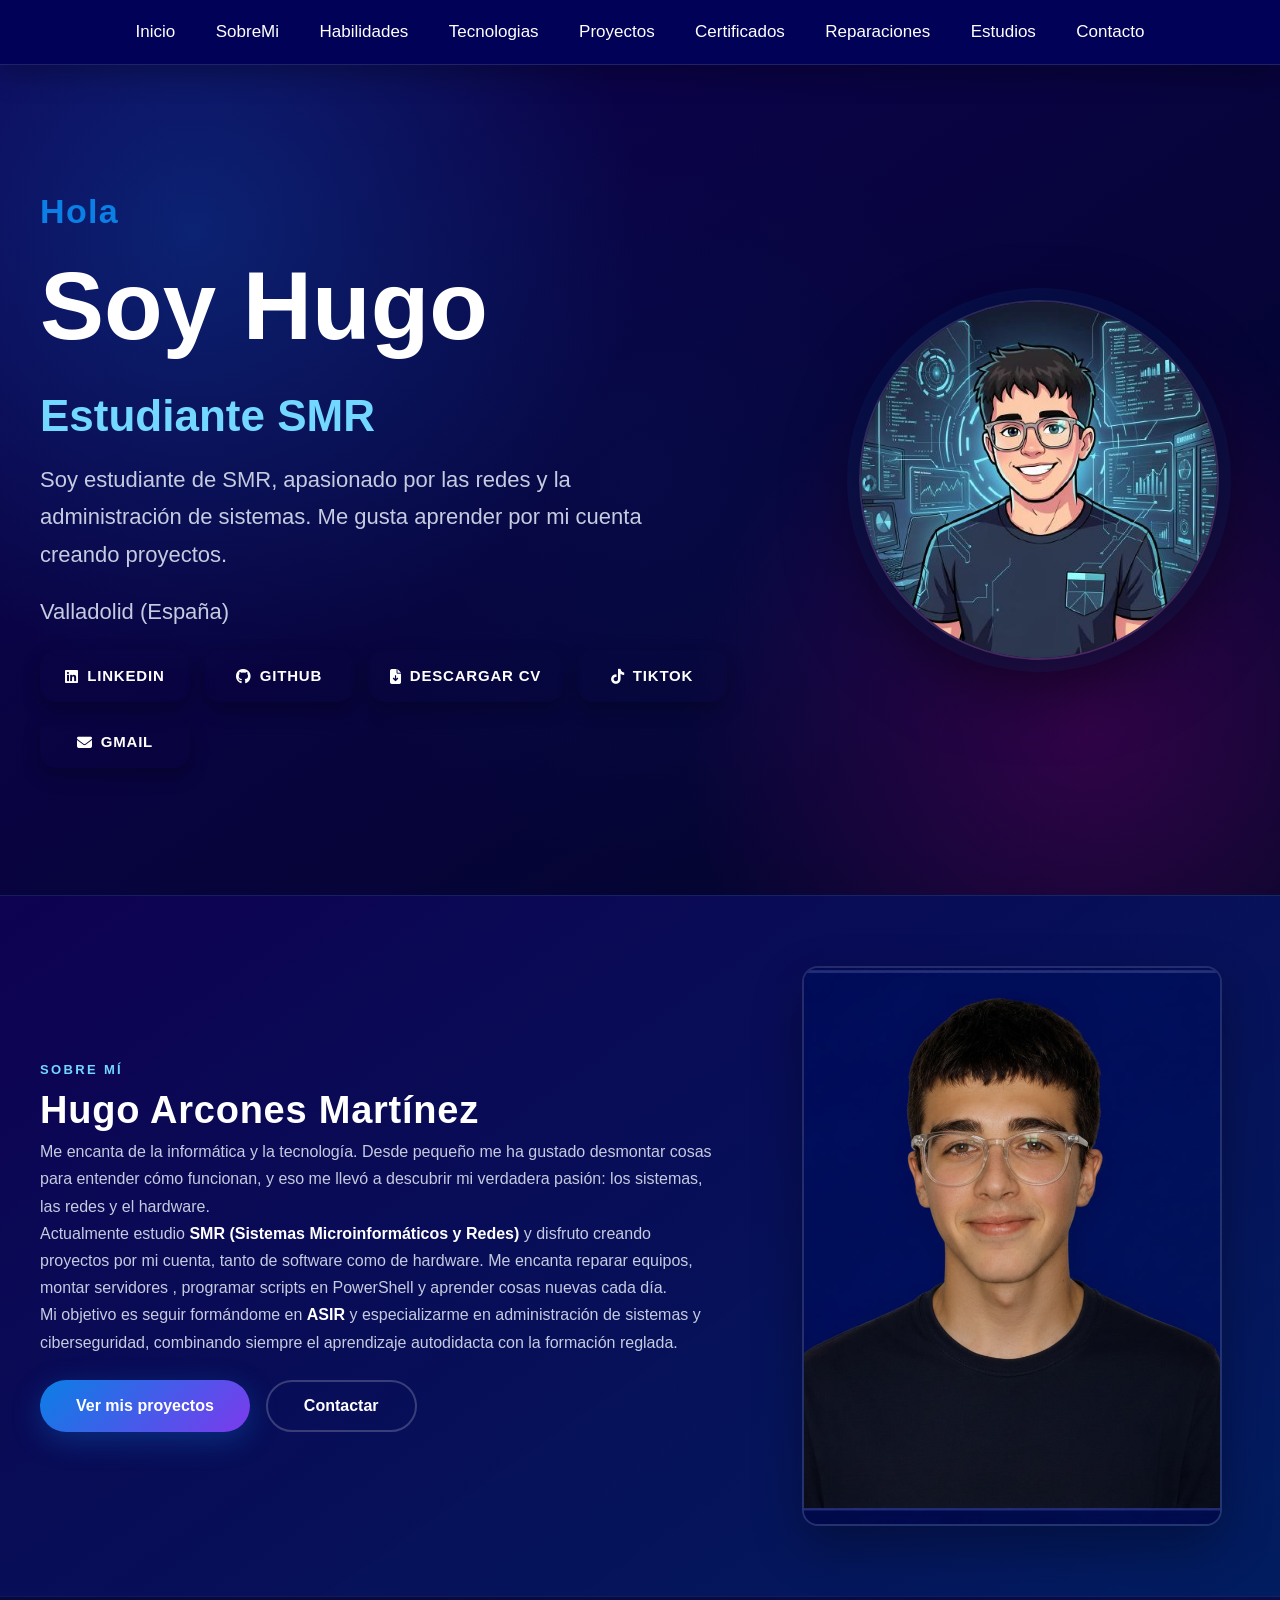
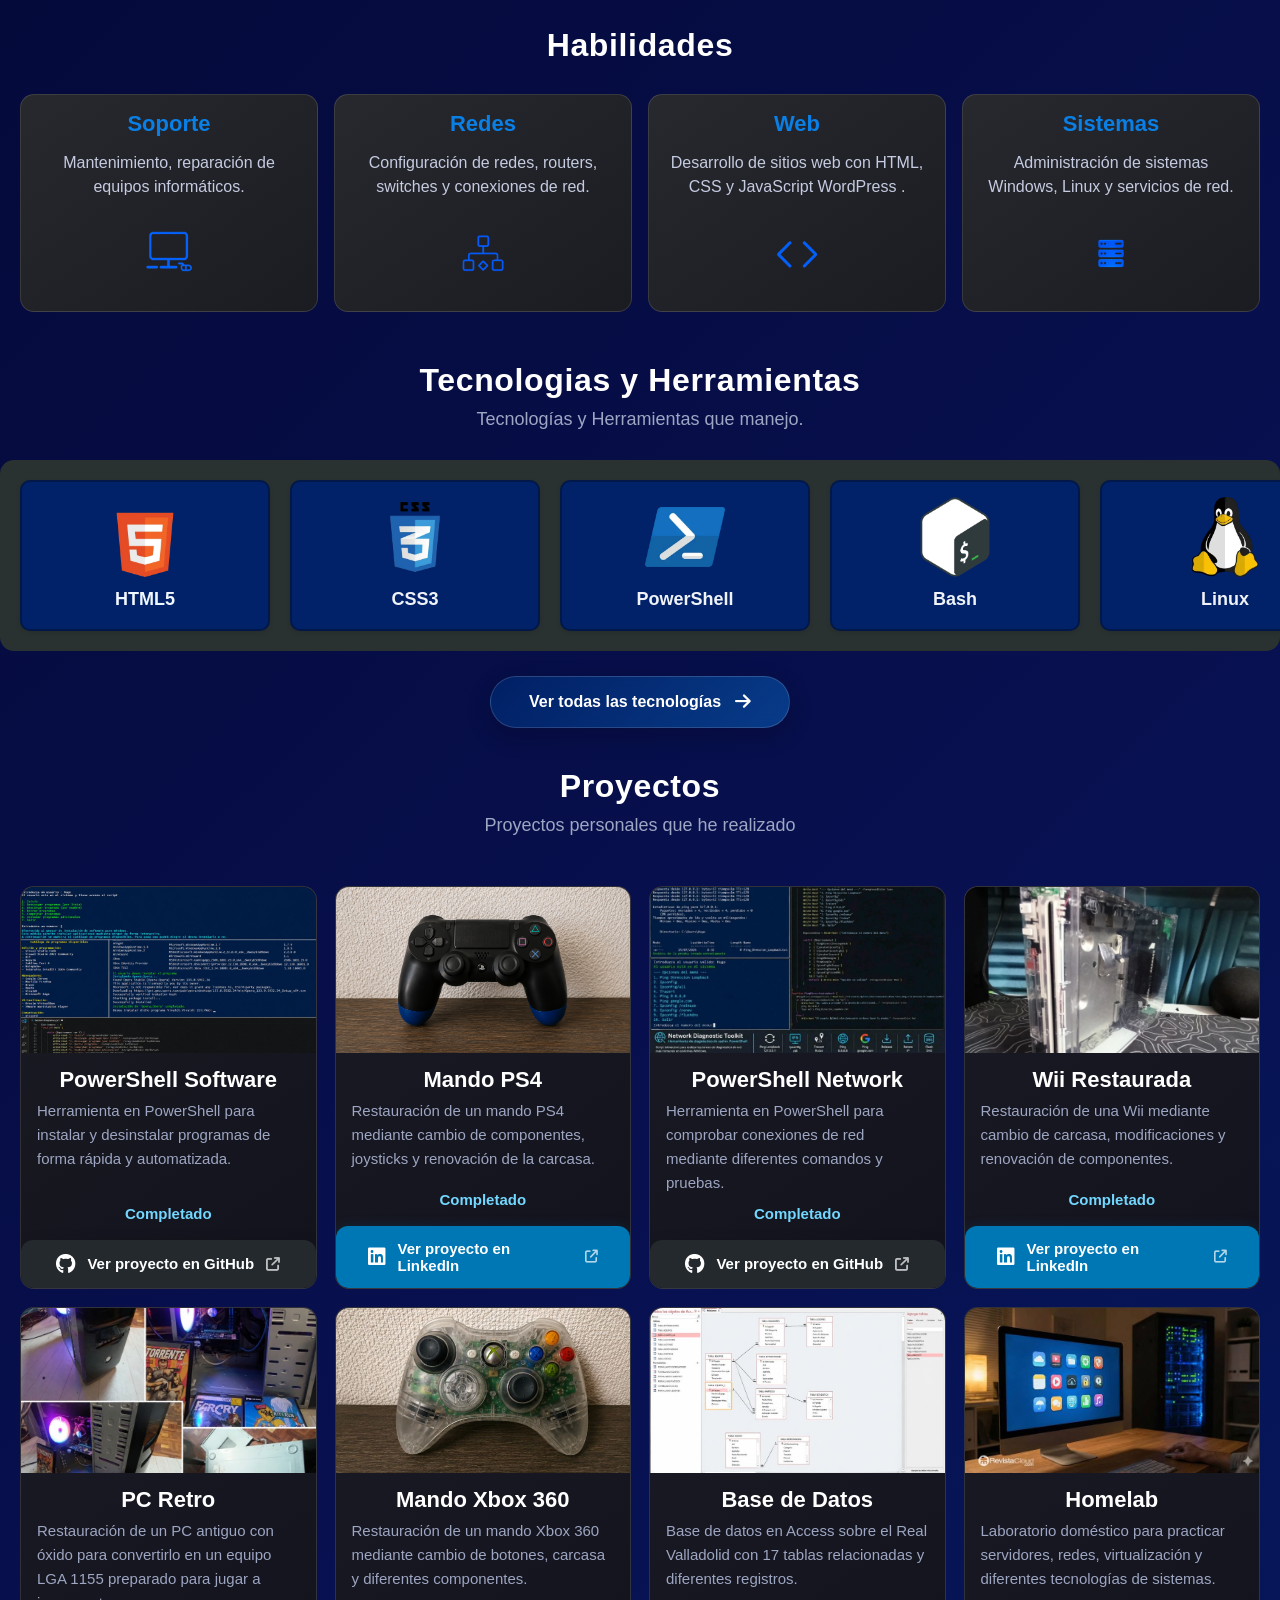
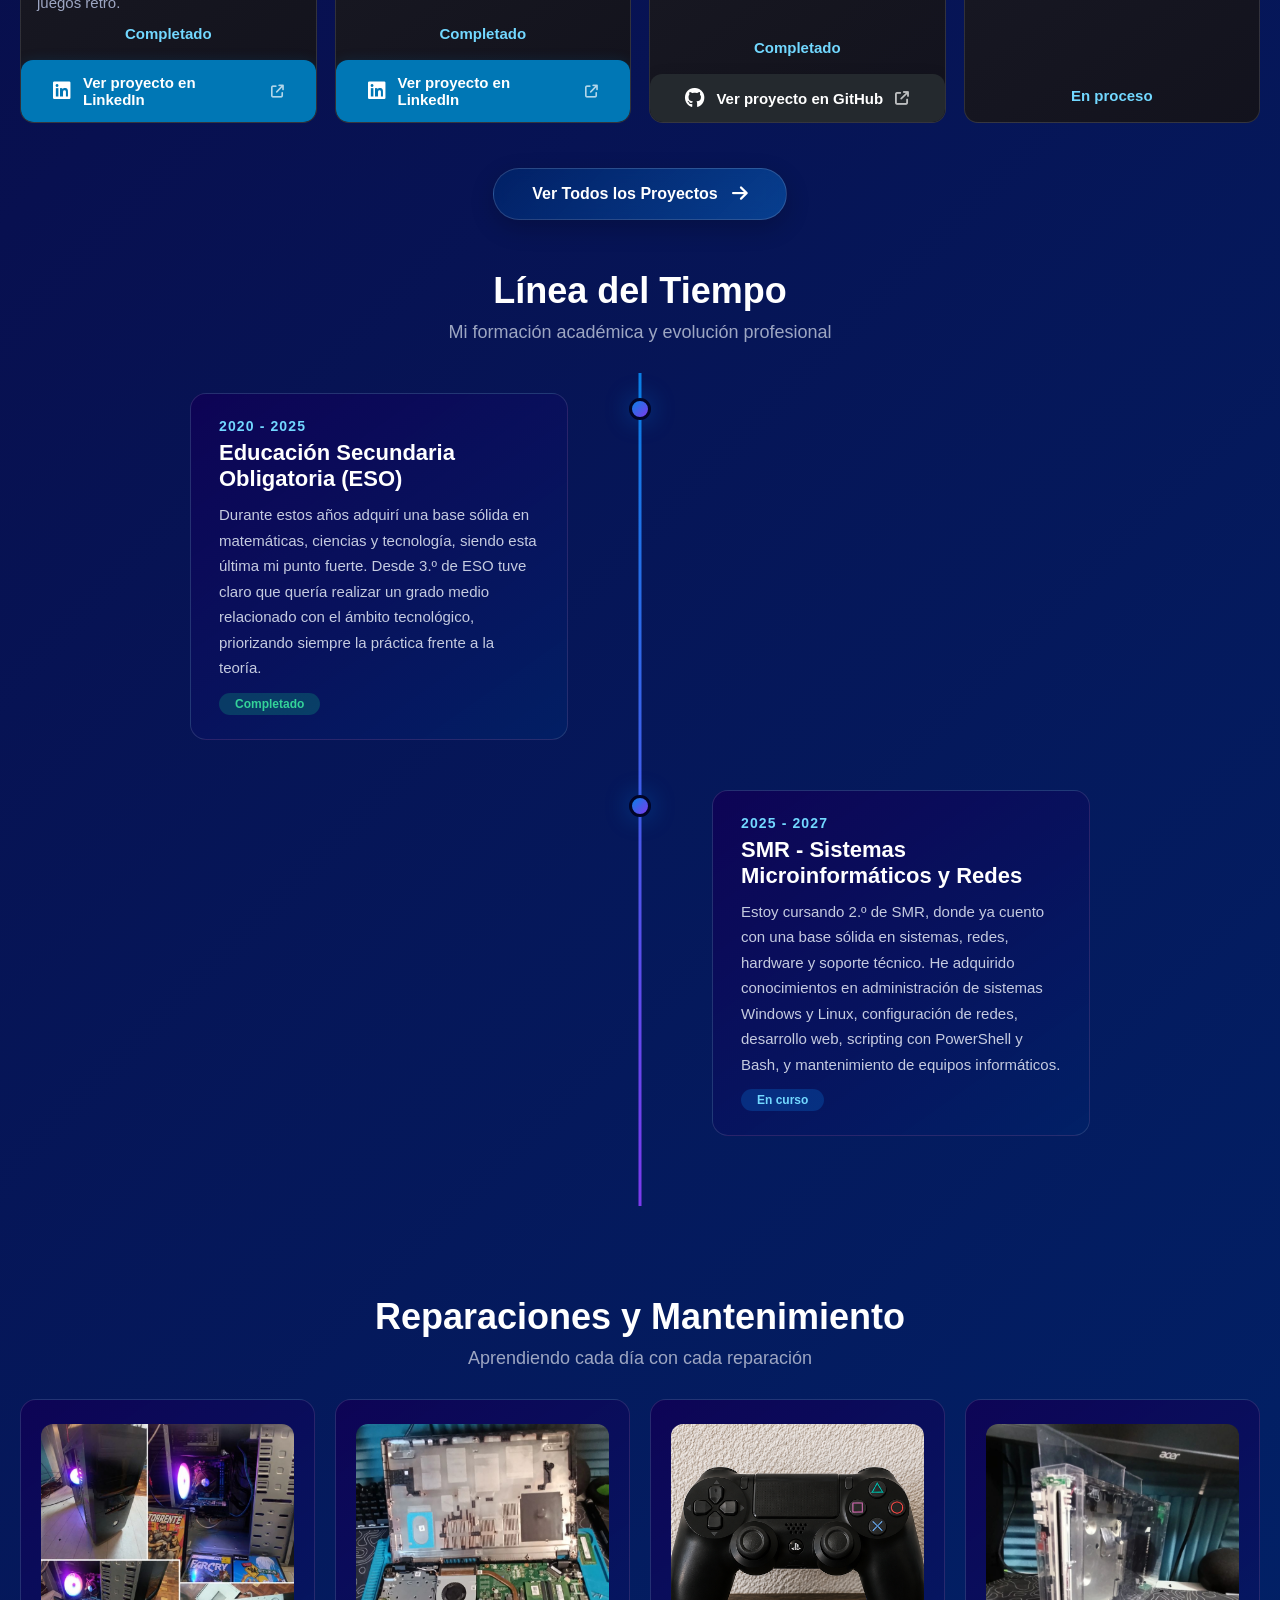
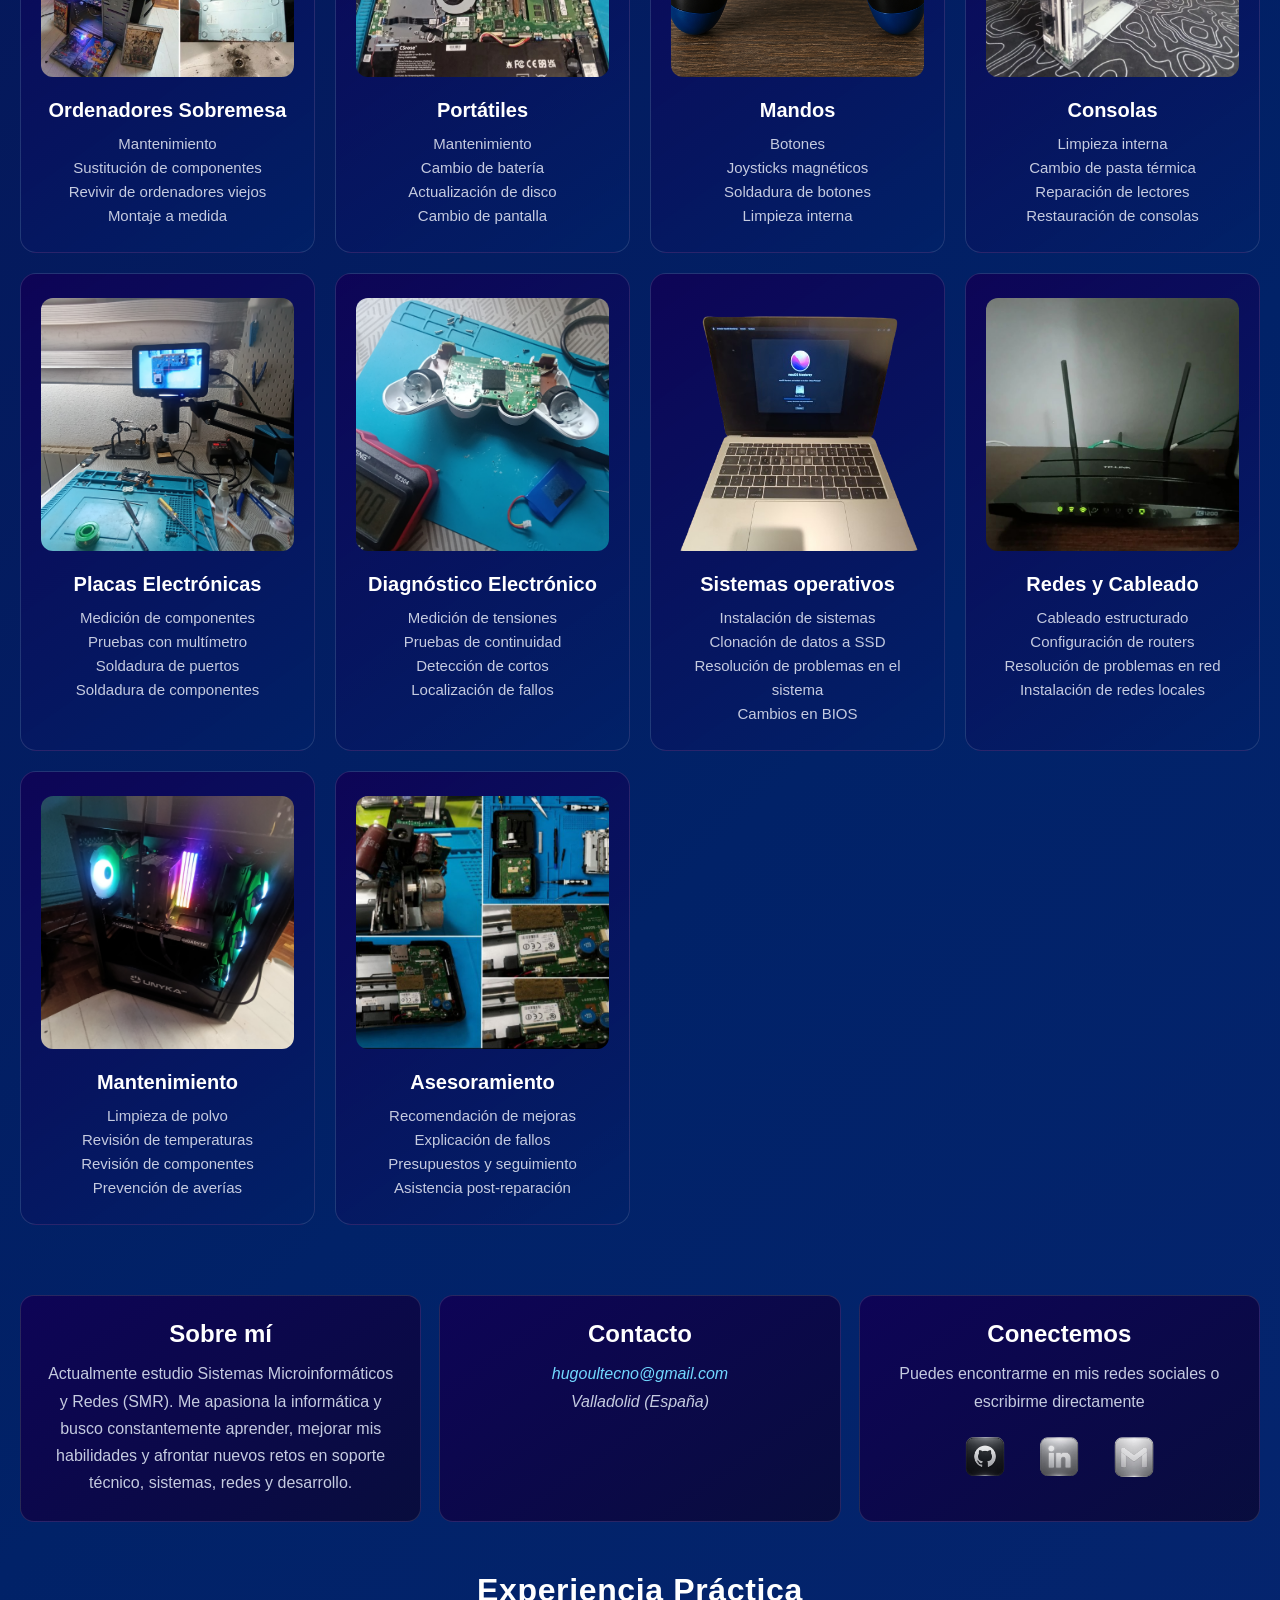
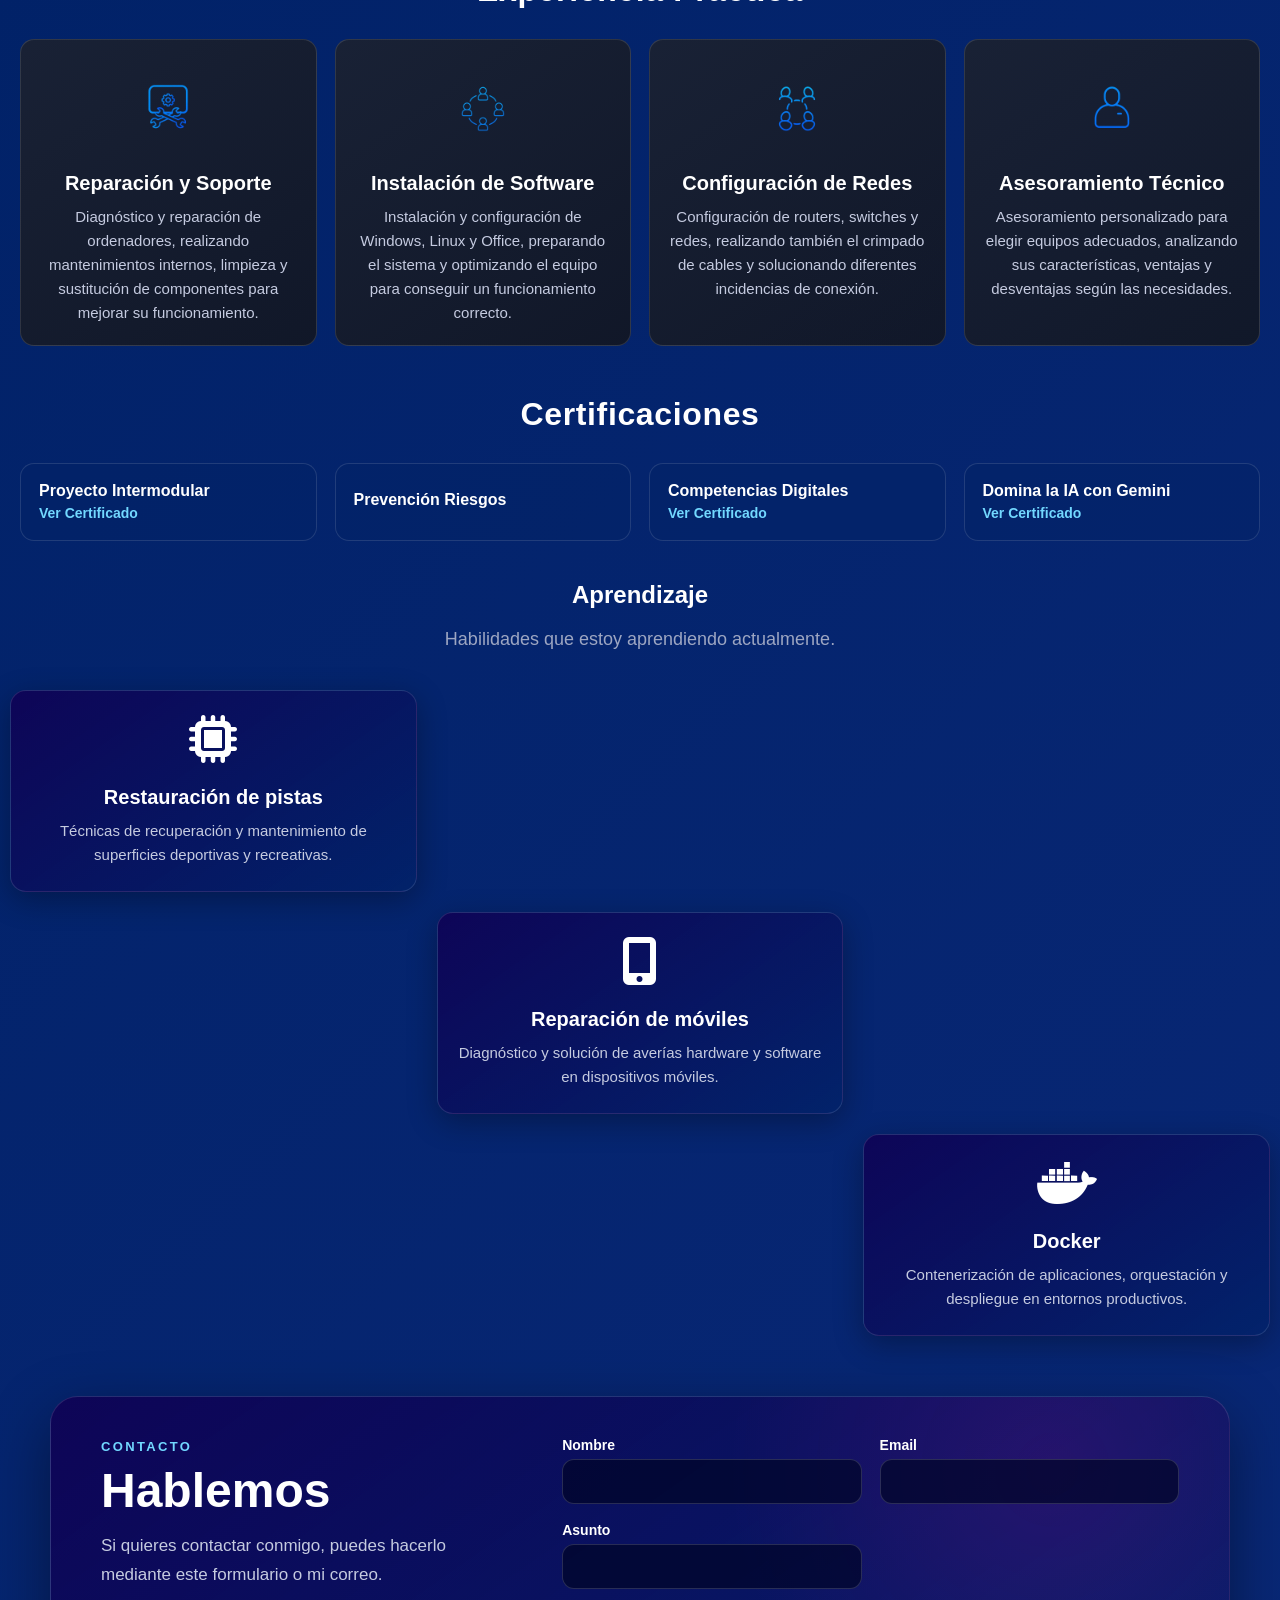
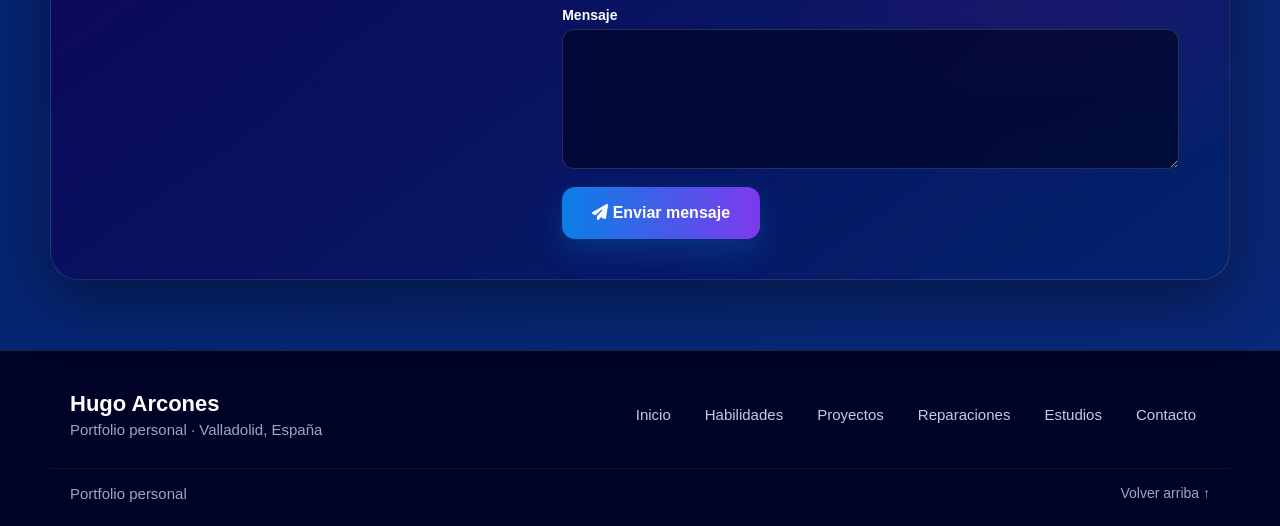
==== index.html @ 46405629 "Update index.html" ====
<!DOCTYPE html>
<html lang="es">
<head>
<meta charset="UTF-8">
<meta name="viewport" content="width=device-width, initial-scale=1.0">
<title>Hugo Arcones Martínez — Portfolio</title>
<meta name="description" content="Portfolio de Hugo Arcones Martínez, estudiante de SMR en Valladolid. Sistemas, redes, PowerShell y desarrollo web.">
<link rel="stylesheet" href="estilos.css">
<link rel="stylesheet" href="https://cdnjs.cloudflare.com/ajax/libs/font-awesome/6.5.1/css/all.min.css">
</head>
<body>

<a class="skip-link" href="#Inicio">Saltar al contenido</a>

<nav class="Menunavegacion" aria-label="Navegación principal">
    <a href="#Inicio">Inicio</a>
    <a href="#SobreMi">SobreMi</a>
    <a href="#Habilidades">Habilidades</a>
    <a href="#Tecnologias">Tecnologias</a>
    <a href="#Proyectos">Proyectos</a>
    <a href="#Certificados">Certificados</a>
    <a href="#Reparaciones">Reparaciones</a>
    <a href="#Estudios">Estudios</a>
    <a href="#Contacto">Contacto</a>


</nav>
<section id="Inicio">
    <div class="ContenedorHero">
        <div class="Texto">
            <h3 class="TituloInicio1">Hola</h3>
            <h1 class="TituloInicio2">Soy Hugo</h1>
            <h2 class="TituloInicio3">Estudiante SMR</h2>
            <p class="ParrafoInicio">Soy estudiante de SMR, apasionado por las redes y la administración de sistemas. Me gusta aprender por mi cuenta creando proyectos.</p>
            <p class="ParrafoInicio">Valladolid (España)</p>
            <div class="BotonesInicio">
                <a class="btn-linkedin" href="https://www.linkedin.com/in/hugo-arcones" target="_blank" rel="noopener noreferrer">
                    <i class="fa-brands fa-linkedin"></i> LinkedIn
                </a>
                <a class="btn-github" href="https://github.com/hugoarco" target="_blank" rel="noopener noreferrer">
                    <i class="fa-brands fa-github"></i> GitHub
                </a>
                <a class="btn-cv" href="ARCHIVOS/Curriculum Hugo.jpg" download target="_blank" rel="noopener noreferrer">
                <i class="fa-solid fa-file-arrow-down"></i> Descargar CV
                 </a>
                <a class="btn-tiktok" href="https://www.tiktok.com/" target="_blank" rel="noopener noreferrer">
                    <i class="fa-brands fa-tiktok"></i> TikTok
                </a>
                <a class="btn-gmail" href="mailto:hugoultecno@gmail.com">
                    <i class="fa-solid fa-envelope"></i> Gmail
                </a>
              

            </div>
        </div>
        <div class="Imaágen">
            <img src="IMAGENES/Imágen Animada.jpg" alt="Imágen Personal">
        </div>
    </div>
</section>

<section id="SobreMi" class="SeccionSobreMi">
    <div class="ContenedorSobreMi">
        <div class="TextoDerecha">
            <span class="EtiquetaSobreMi">Sobre Mí</span>
            <h2 class="TituloSobreMi">Hugo Arcones Martínez</h2>
            <p class="ParrafoSobreMi">Me encanta de la informática y la tecnología. Desde pequeño me ha gustado desmontar cosas para entender cómo funcionan, y eso me llevó a descubrir mi verdadera pasión: los sistemas, las redes y el hardware.</p>
            <p class="ParrafoSobreMi">Actualmente estudio <strong>SMR (Sistemas Microinformáticos y Redes)</strong> y disfruto creando proyectos por mi cuenta, tanto de software como de hardware. Me encanta reparar equipos, montar servidores , programar scripts en PowerShell y aprender cosas nuevas cada día.</p>
            <p class="ParrafoSobreMi">Mi objetivo es seguir formándome en <strong>ASIR</strong> y especializarme en administración de sistemas y ciberseguridad, combinando siempre el aprendizaje autodidacta con la formación reglada.</p>
            <div class="BotonesSobreMi">
                <a href="#Proyectos" class="BtnSobreMi">Ver mis proyectos</a>
                <a href="#Contacto" class="BtnSobreMi Secundario">Contactar</a>
            </div>
        </div>
        <div class="ImagenIzquierda">
            <img src="IMAGENES/Imágen Personal.jpg " alt="Hugo Arcones Martínez" class="ImagenSobreMi">
        </div>
    </div>
</section>

<h1 class="TituloPrinciapalHabilidades">Habilidades</h1>

<section id="Habilidades">
    <div class="Habilidades">
        <div class="GridHabilidades">
            <h1 class="TituloHabilidades">Soporte</h1>
            <p class="ParrafoHabilidades">Mantenimiento, reparación  de equipos informáticos.</p>
            <img class="ImágenHabilidades" src="IMAGENES/Soporte Tecnico Logo (1).png" alt="Icono de soporte técnico" width="120" height="120">
        </div>
        <div class="GridHabilidades">
            <h1 class="TituloHabilidades">Redes</h1>
            <p class="ParrafoHabilidades">Configuración de redes, routers, switches y conexiones de red.</p>
            <img class="ImágenHabilidades" src="IMAGENES/Redes Ïmágen.png" alt="Icono de redes" width="120" height="120">
        </div>
        <div class="GridHabilidades">
            <h1 class="TituloHabilidades">Web</h1>
            <p class="ParrafoHabilidades">Desarrollo de sitios web con HTML, CSS y JavaScript WordPress .</p>
            <img class="ImágenHabilidades" src="IMAGENES/Desarrollo web.png" alt="Icono de desarrollo web" width="120" height="120">
        </div>
        <div class="GridHabilidades">
            <h1 class="TituloHabilidades">Sistemas</h1>
            <p class="ParrafoHabilidades">Administración de sistemas Windows, Linux y servicios de red.</p>
            <img class="ImágenHabilidades" src="IMAGENES/Imágen Sistemas.png" alt="Icono de sistemas" width="120" height="120">
        </div>
    </div>
</section>

<h1 class="TituloprincipalTecnologías">Tecnologias y Herramientas</h1>
    <p class="SubtituloReparaciones">Tecnologías y Herramientas que manejo.</p>  

<section id="Tecnologias">

    <div class="Tecnologias">
        <div class="TecnologiasTrack">
        
            <div class="GridTecnologias">
                <img class="ImágenTecnologias" src="IMAGENES/HTML Logo.png" alt="Logo de HTML" loading="lazy" decoding="async" width="120" height="120">
                <h1 class="TituloTecnologias">HTML5</h1>
            </div>
            <div class="GridTecnologias">
                <img class="ImágenTecnologias" src="IMAGENES/Css Logo.webp" alt="Logo de CSS" loading="lazy" decoding="async" width="120" height="120">
                <h1>CSS3</h1>
            </div>
            <div class="GridTecnologias">
                <img class="ImágenTecnologias" src="IMAGENES/Powershell Logo.webp" alt="Logo de PowerShell" loading="lazy" decoding="async" width="120" height="120">
                <h1>PowerShell</h1>
            </div>
            <div class="GridTecnologias">
                <img class="ImágenTecnologias" src="IMAGENES/Bash Logo.webp" alt="Logo de Bash" loading="lazy" decoding="async" width="120" height="120">
                <h1>Bash</h1>
            </div>
            <div class="GridTecnologias">
                <img class="ImágenTecnologias" src="IMAGENES/Linux Logo.webp" alt="Logo de Linux" loading="lazy" decoding="async" width="120" height="120">
                <h1>Linux</h1>
            </div>
            <div class="GridTecnologias">
                <img class="ImágenTecnologias" src="IMAGENES/Logo Office.webp" alt="Logo de Office" loading="lazy" decoding="async" width="120" height="120">
                <h1>Office</h1>
            </div>
            <div class="GridTecnologias">
                <img class="ImágenTecnologias" src="IMAGENES/Windows Logo.webp" alt="Logo de Windows" loading="lazy" decoding="async" width="120" height="120">
                <h1>Windows</h1>
            </div>
            <div class="GridTecnologias">
                <img class="ImágenTecnologias" src="IMAGENES/Logo Apache.webp" alt="Logo de Apache">
                <h1>Apache</h1>
            </div>
            <div class="GridTecnologias">
                <img class="ImágenTecnologias" src="IMAGENES/Pi-Hole Logo.webp" alt="Logo de Pi-Hole">
                <h1>Pi-Hole</h1>
            </div>
            <div class="GridTecnologias">
                <img class="ImágenTecnologias" src="IMAGENES/Logo GitHub.png " alt="Logo de GitHub">
                <h1>GitHub</h1>
            </div>
            <div class="GridTecnologias">
                <img class="ImágenTecnologias" src="IMAGENES/Vs-Code Logo.webp " alt="Logo de Vs-Code">
                <h1>Vs-Code</h1>
            </div>
            <div class="GridTecnologias">
                <img class="ImágenTecnologias" src="IMAGENES/Vmware Logo.webp  " alt="Logo de Vmware">
                <h1>VMware</h1>
            </div>
            <div class="GridTecnologias">
                <img class="ImágenTecnologias" src="IMAGENES/VirtualboxLogo.png  " alt="Logo de Vmware">
                <h1>VirtualBox</h1>
            </div>
            <div class="GridTecnologias">
                <img class="ImágenTecnologias" src="IMAGENES/Reparaciones.webp  " alt="Imagen Reperacion Portatil" loading="lazy" decoding="async" width="120" height="120">
                <h1>Reparaciones</h1>
            </div>
            <div class="GridTecnologias">
                <img class="ImágenTecnologias" src="IMAGENES/Montaje Equipos.webp   " alt="Logo de Montaje">
                <h1>Montaje</h1>
            </div>
            <div class="GridTecnologias">
                <img class="ImágenTecnologias" src="IMAGENES/Logo Soldador.webp    " alt="Logo de Soldador">
                <h1>Soldadura</h1>
            </div>
            <div class="GridTecnologias">
                <img class="ImágenTecnologias" src="IMAGENES/Javascript Logo.png   " alt="Logo de JavaScript">
                <h1>JavaScript</h1>
            </div>
            <div class="GridTecnologias">
                <img class="ImágenTecnologias" src="IMAGENES/Racks Imágen.webp      " alt="Imagenes de Racks">
                <h1>Racks</h1>
            </div>
            <div class="GridTecnologias">
                <img class="ImágenTecnologias" src="IMAGENES/Cableado Logo.webp  " alt="Logo de Cableado">
                <h1>Cableado</h1>
            </div>
            <div class="GridTecnologias">
                <img class="ImágenTecnologias" src="IMAGENES/Cisco Logo.webp    " alt="Logo de Cisco">
                <h1>Cisco</h1>
            </div>
            <div class="GridTecnologias">
                <img class="ImágenTecnologias" src="IMAGENES/Raspberry-pi Logo.webp     " alt="Logo de Raspberry">
                <h1>Raspberry</h1>
            </div>
            <div class="GridTecnologias">
                <img class="ImágenTecnologias" src="IMAGENES/Nginx Logo.webp    " alt="Logo de Nginx">
                <h1>Nginx</h1>
            </div>
            <div class="GridTecnologias">
                <img class="ImágenTecnologias" src="IMAGENES/Imagenes Routers.webp      " alt="Imagenes de Routers">
                <h1>Routers</h1>
            </div>
            <div class="GridTecnologias">
                <img class="ImágenTecnologias" src="IMAGENES/Multimetro.webp       " alt="Imagen Multimetro">
                <h1>Diagnóstico de hardware</h1>
            </div>
            <div class="GridTecnologias">
                <img class="ImágenTecnologias" src="IMAGENES/HTML Logo.png" alt="Logo de HTML" loading="lazy" decoding="async" width="120" height="120">
                <h1 class="TituloTecnologias">HTML5</h1>
            </div>
            <div class="GridTecnologias">
                <img class="ImágenTecnologias" src="IMAGENES/Css Logo.webp" alt="Logo de CSS" loading="lazy" decoding="async" width="120" height="120">
                <h1>CSS3</h1>
            </div>
            <div class="GridTecnologias">
                <img class="ImágenTecnologias" src="IMAGENES/Powershell Logo.webp" alt="Logo de PowerShell" loading="lazy" decoding="async" width="120" height="120">
                <h1>PowerShell</h1>
            </div>
            <div class="GridTecnologias">
                <img class="ImágenTecnologias" src="IMAGENES/Bash Logo.webp" alt="Logo de Bash" loading="lazy" decoding="async" width="120" height="120">
                <h1>Bash</h1>
            </div>
            <div class="GridTecnologias">
                <img class="ImágenTecnologias" src="IMAGENES/Linux Logo.webp" alt="Logo de Linux" loading="lazy" decoding="async" width="120" height="120">
                <h1>Linux</h1>
            </div>
            <div class="GridTecnologias">
                <img class="ImágenTecnologias" src="IMAGENES/Logo Office.webp" alt="Logo de Office" loading="lazy" decoding="async" width="120" height="120">
                <h1>Office</h1>
            </div>
            <div class="GridTecnologias">
                <img class="ImágenTecnologias" src="IMAGENES/Windows Logo.webp" alt="Logo de Windows" loading="lazy" decoding="async" width="120" height="120">
                <h1>Windows</h1>
            </div>
            <div class="GridTecnologias">
                <img class="ImágenTecnologias" src="IMAGENES/Logo Apache.webp" alt="Logo de Apache">
                <h1>Apache</h1>
            </div>
            <div class="GridTecnologias">
                <img class="ImágenTecnologias" src="IMAGENES/Pi-Hole Logo.webp" alt="Logo de Pi-Hole">
                <h1>Pi-Hole</h1>
            </div>
            <div class="GridTecnologias">
                <img class="ImágenTecnologias" src="IMAGENES/Logo GitHub.png " alt="Logo de GitHub">
                <h1>GitHub</h1>
            </div>
            <div class="GridTecnologias">
                <img class="ImágenTecnologias" src="IMAGENES/Vs-Code Logo.webp " alt="Logo de Vs-Code">
                <h1>Vs-Code</h1>
            </div>
            <div class="GridTecnologias">
                <img class="ImágenTecnologias" src="IMAGENES/Vmware Logo.webp  " alt="Logo de Vmware">
                <h1>VMware</h1>
            </div>
            <div class="GridTecnologias">
                <img class="ImágenTecnologias" src="IMAGENES/VirtualboxLogo.png  " alt="Logo de Vmware">
                <h1>VirtualBox</h1>
            </div>
            <div class="GridTecnologias">
                <img class="ImágenTecnologias" src="IMAGENES/Reparaciones.webp  " alt="Imagen Reperacion Portatil" loading="lazy" decoding="async" width="120" height="120">
                <h1>Reparaciones</h1>
            </div>
            <div class="GridTecnologias">
                <img class="ImágenTecnologias" src="IMAGENES/Montaje Equipos.webp   " alt="Logo de Montaje">
                <h1>Montaje</h1>
            </div>
            <div class="GridTecnologias">
                <img class="ImágenTecnologias" src="IMAGENES/Logo Soldador.webp    " alt="Logo de Soldador">
                <h1>Soldadura</h1>
            </div>
            <div class="GridTecnologias">
                <img class="ImágenTecnologias" src="IMAGENES/Javascript Logo.png   " alt="Logo de JavaScript">
                <h1>JavaScript</h1>
            </div>
            <div class="GridTecnologias">
                <img class="ImágenTecnologias" src="IMAGENES/Racks Imágen.webp      " alt="Imagenes de Racks">
                <h1>Racks</h1>
            </div>
            <div class="GridTecnologias">
                <img class="ImágenTecnologias" src="IMAGENES/Cableado Logo.webp  " alt="Logo de Cableado">
                <h1>Cableado</h1>
            </div>
            <div class="GridTecnologias">
                <img class="ImágenTecnologias" src="IMAGENES/Cisco Logo.webp    " alt="Logo de Cisco">
                <h1>Cisco</h1>
            </div>
            <div class="GridTecnologias">
                <img class="ImágenTecnologias" src="IMAGENES/Raspberry-pi Logo.webp     " alt="Logo de Raspberry">
                <h1>Raspberry</h1>
            </div>
            <div class="GridTecnologias">
                <img class="ImágenTecnologias" src="IMAGENES/Nginx Logo.webp    " alt="Logo de Nginx">
                <h1>Nginx</h1>
            </div>
            <div class="GridTecnologias">
                <img class="ImágenTecnologias" src="IMAGENES/Imagenes Routers.webp      " alt="Imagenes de Routers">
                <h1>Routers</h1>
            </div>
            <div class="GridTecnologias">
                <img class="ImágenTecnologias" src="IMAGENES/Multimetro.webp       " alt="Imagen Multimetro">
                <h1>Diagnóstico de hardware</h1>
            </div>
        </div>
    </div>
</section>

<div class="ContenedorBotonTecnologias">
    <a href="BotonTecnologías.html" class="BotonTecnologias">
        <span class="BotonTecnologiasTexto">Ver todas las tecnologías</span>
        <span class="BotonTecnologiasIcono">
            <i class="fa-solid fa-arrow-right"></i>
        </span>
    </a>
</div>

<h1 class="TituloProyectos">Proyectos</h1>
    <p class="SubtituloReparaciones">Proyectos personales que he realizado</p>  

<section id="Proyectos">
    <div class="GridPrincipalProyectos">
        <div class="GridSecundarioProyectos">
            <img class="ImagenProyectos" src="PROYECTOS/Powershell Software.png " alt="Herramienta de PowerShell Software">
            <h1 class="TituloSeccionProyectos">PowerShell Software</h1>
            <p class="ParrafoSeccionProyectos">Herramienta en PowerShell para instalar y desinstalar programas de forma rápida y automatizada.</p>
            <p class="ParrafoSeccionProyectos2">Completado</p>
            
    <a href="https://github.com/hugoarco/PowerShell-Software-Management-Toolkit-Winget-" target="_blank" rel="noopener noreferrer" class="BtnGitHub">
    <i class="fa-brands fa-github"></i>
    Ver proyecto en GitHub
    <i class="fa-solid fa-arrow-up-right-from-square"></i>
</a>
        </div>
        <div class="GridSecundarioProyectos">
            <img class="ImagenProyectos" src="PROYECTOS/Mando PS4.png" alt="Mando de PS4">
            <h1 class="TituloSeccionProyectos">Mando PS4</h1>
            <p class="ParrafoSeccionProyectos">Restauración de un mando PS4 mediante cambio de componentes, joysticks y renovación de la carcasa.</p>
            <p class="ParrafoSeccionProyectos2">Completado</p>
            <a href="https://www.linkedin.com/posts/hugo-arcones_puede-un-mando-antiguo-quedar-mejor-que-activity-7492503884926640128-OxcQ?utm_source=share&utm_medium=member_desktop&rcm=ACoAAGqAzKkBW5BQqDE-kNShr8SWr98jQ8uZthA" target="_blank" rel="noopener noreferrer" class="BtnLinkedIn">
    <i class="fa-brands fa-linkedin"></i>
    Ver proyecto en LinkedIn
    <i class="fa-solid fa-arrow-up-right-from-square"></i>
</a>
        </div>
        <div class="GridSecundarioProyectos">
            <img class="ImagenProyectos" src="PROYECTOS/Powershell Network.jpg  " alt="Proyectos Powershell">
            <h1 class="TituloSeccionProyectos">PowerShell Network</h1>
            <p class="ParrafoSeccionProyectos">Herramienta en PowerShell para comprobar conexiones de red mediante diferentes comandos y pruebas.</p>
            <p class="ParrafoSeccionProyectos2">Completado</p>
        <a href="https://github.com/hugoarco/Network-Diagnostic-Toolkit" target="_blank" rel="noopener noreferrer" class="BtnGitHub">
    <i class="fa-brands fa-github"></i>
    Ver proyecto en GitHub
    <i class="fa-solid fa-arrow-up-right-from-square"></i>
</a>
        </div>
        <div class="GridSecundarioProyectos">
            <img class="ImagenProyectos" src="PROYECTOS/Nintendo Wii.png" alt="Consola Nintendo Wii">
            <h1 class="TituloSeccionProyectos">Wii Restaurada</h1>
            <p class="ParrafoSeccionProyectos">Restauración de una Wii mediante cambio de carcasa, modificaciones y renovación de componentes.</p>
            <p class="ParrafoSeccionProyectos2">Completado</p>
        <a href="https://www.linkedin.com/posts/hugo-arcones_as%C3%AD-transform%C3%A9-una-wii-destrozada-en-una-activity-7482106670689525760-k3nR?utm_source=share&utm_medium=member_desktop&rcm=ACoAAGqAzKkBW5BQqDE-kNShr8SWr98jQ8uZthA" target="_blank" rel="noopener noreferrer" class="BtnLinkedIn">
    <i class="fa-brands fa-linkedin"></i>
    Ver proyecto en LinkedIn
    <i class="fa-solid fa-arrow-up-right-from-square"></i>
</a>
        </div>
        <div class="GridSecundarioProyectos">
            <img class="ImagenProyectos" src="PROYECTOS/Pc Retro.jpg  " alt="Pc Retro">
            <h1 class="TituloSeccionProyectos">PC Retro</h1>
            <p class="ParrafoSeccionProyectos">Restauración de un PC antiguo con óxido para convertirlo en un equipo LGA 1155 preparado para jugar a juegos retro.</p>
            <p class="ParrafoSeccionProyectos2">Completado</p>
        <a href="https://www.linkedin.com/posts/hugo-arcones_la-mayor%C3%ADa-de-la-gente-habr%C3%ADa-tirado-este-activity-7487762910056726529-emiY?utm_source=share&utm_medium=member_desktop&rcm=ACoAAGqAzKkBW5BQqDE-kNShr8SWr98jQ8uZthA" target="_blank" rel="noopener noreferrer" class="BtnLinkedIn">
    <i class="fa-brands fa-linkedin"></i>
    Ver proyecto en LinkedIn
    <i class="fa-solid fa-arrow-up-right-from-square"></i>
</a>
        </div>
        <div class="GridSecundarioProyectos">
            <img class="ImagenProyectos" src="PROYECTOS/Mando Xbox 360.png" alt="Mando de Xbox 360">
            <h1 class="TituloSeccionProyectos">Mando Xbox 360</h1>
            <p class="ParrafoSeccionProyectos">Restauración de un mando Xbox 360 mediante cambio de botones, carcasa y diferentes componentes.</p>
            <p class="ParrafoSeccionProyectos2">Completado</p>
        <a href="https://www.linkedin.com/posts/hugo-arcones_de-un-mando-basura-a-un-mando-transparente-activity-7491187009336725504-7RlX?utm_source=share&utm_medium=member_desktop&rcm=ACoAAGqAzKkBW5BQqDE-kNShr8SWr98jQ8uZthA" target="_blank" rel="noopener noreferrer" class="BtnLinkedIn">
    <i class="fa-brands fa-linkedin"></i>
    Ver proyecto en LinkedIn
    <i class="fa-solid fa-arrow-up-right-from-square"></i>
</a>
        </div>
        <div class="GridSecundarioProyectos">
            <img class="ImagenProyectos" src="PROYECTOS/Base de Datos Access.jpg  " alt="Base de datos Access">
            <h1 class="TituloSeccionProyectos">Base de Datos</h1>
            <p class="ParrafoSeccionProyectos">Base de datos en Access sobre el Real Valladolid con 17 tablas relacionadas y diferentes registros.</p>
            <p class="ParrafoSeccionProyectos2">Completado</p>
        <a href="https://github.com/hugoarco/Real-Valladolid-Database-Access" target="_blank" rel="noopener noreferrer" class="BtnGitHub">
    <i class="fa-brands fa-github"></i>
    Ver proyecto en GitHub
    <i class="fa-solid fa-arrow-up-right-from-square"></i>
</a>
        </div>
        <div class="GridSecundarioProyectos">
            <img class="ImagenProyectos" src="PROYECTOS/Homelab.jpg  " alt="Homelab">
            <h1 class="TituloSeccionProyectos">Homelab</h1>
            <p class="ParrafoSeccionProyectos">Laboratorio doméstico para practicar servidores, redes, virtualización y diferentes tecnologías de sistemas.</p>
            <p class="ParrafoSeccionProyectos2">En proceso</p>
        </div>
    </div>
    
</section>

<div class="ContenedorBotonTecnologias">
    <a href="BotonProyectos.html" class="BotonTecnologias">
        <span class="BotonTecnologiasTexto">Ver Todos los Proyectos </span>
        <span class="BotonTecnologiasIcono">
            <i class="fa-solid fa-arrow-right"></i>
        </span>
    </a>
</div>

<section id="Estudios" class="SeccionEstudios">
    <h1 class="TituloEstudios">Línea del Tiempo</h1>
    <p class="SubtituloEstudios">Mi formación académica y evolución profesional</p>
    <div class="LineaTiempo">
        <div class="EtapaTiempo">
            <div class="LineaPunto"></div>
            <div class="ContenidoEtapa">
                <div class="FechaEtapa">2020 - 2025</div>
                <h2 class="TituloEtapa">Educación Secundaria Obligatoria (ESO)</h2>
                <p class="DescripcionEtapa">Durante estos años adquirí una base sólida en matemáticas, ciencias y tecnología, siendo esta última mi punto fuerte. Desde 3.º de ESO tuve claro que quería realizar un grado medio relacionado con el ámbito tecnológico, priorizando siempre la práctica frente a la teoría.</p>
                <span class="EtiquetaEtapa Completado">Completado</span>
            </div>
        </div>
        <div class="EtapaTiempo">
            <div class="LineaPunto"></div>
            <div class="ContenidoEtapa">
                <div class="FechaEtapa">2025 - 2027</div>
                <h2 class="TituloEtapa">SMR - Sistemas Microinformáticos y Redes</h2>
                <p class="DescripcionEtapa">Estoy cursando 2.º de SMR, donde ya cuento con una base sólida en sistemas, redes, hardware y soporte técnico. He adquirido conocimientos en administración de sistemas Windows y Linux, configuración de redes, desarrollo web, scripting con PowerShell y Bash, y mantenimiento de equipos informáticos.</p>
                <span class="EtiquetaEtapa EnCurso">En curso</span>
            </div>
        </div>

    </div>
</section>

<section id="Reparaciones" class="SeccionReparaciones">  
    <h1 class="TituloReparaciones">Reparaciones y Mantenimiento</h1>  
        <p class="SubtituloReparaciones">Aprendiendo cada día con cada reparación</p>
 
    <div class="GridReparaciones">  
        <div class="TarjetaReparacion">  
            <img class="ImagenReparacion" src="PROYECTOS/Pc Retro.jpg" alt="Ordenador de sobremesa reparado">  
            <h2>Ordenadores  Sobremesa</h2>  
            <p class="ParrafoReparacion">Mantenimiento</p> 
            <p class="ParrafoReparacion">Sustitución de componentes</p> 
            <p class="ParrafoReparacion">Revivir de ordenadores viejos</p> 
            <p class="ParrafoReparacion">Montaje a medida</p> 
        </div>  
 
        <div class="TarjetaReparacion">  
            <img class="ImagenReparacion" src="IMAGENES/Portatil.jpg" alt="Portátil reparado">  
            <h2>Portátiles</h2>  
            <p class="ParrafoReparacion">Mantenimiento </p> 
            <p class="ParrafoReparacion">Cambio de batería</p> 
            <p class="ParrafoReparacion">Actualización de disco</p> 
            <p class="ParrafoReparacion">Cambio de pantalla</p> 
        </div>  
 
        <div class="TarjetaReparacion">  
            <img class="ImagenReparacion" src="PROYECTOS/Mando PS4.png" alt="Mando reparado">  
            <h2>Mandos</h2>  
            <p class="ParrafoReparacion"> Botones</p> 
            <p class="ParrafoReparacion">Joysticks magnéticos</p> 
            <p class="ParrafoReparacion">Soldadura de botones</p> 
            <p class="ParrafoReparacion">Limpieza interna</p> 
        </div>  
 
        <div class="TarjetaReparacion">  
            <img class="ImagenReparacion" src="PROYECTOS/Nintendo Wii.png" alt="Consola reparada">  
            <h2>Consolas</h2>  
            <p class="ParrafoReparacion">Limpieza interna</p> 
            <p class="ParrafoReparacion">Cambio de pasta térmica</p> 
            <p class="ParrafoReparacion">Reparación de lectores</p> 
            <p class="ParrafoReparacion">Restauración de consolas</p> 
        </div>  
 
        <div class="TarjetaReparacion">  
            <img class="ImagenReparacion" src="IMAGENES/Placas Salvadas.jpg" alt="Placa electrónica reparada">  
            <h2>Placas Electrónicas</h2>  
            <p class="ParrafoReparacion">Medición de componentes</p> 
            <p class="ParrafoReparacion">Pruebas con multímetro</p> 
            <p class="ParrafoReparacion">Soldadura de puertos</p> 
            <p class="ParrafoReparacion">Soldadura de componentes</p> 
        </div>  
 
        <div class="TarjetaReparacion">  
            <img class="ImagenReparacion" src="IMAGENES/Mediciones.jpg" alt="Diagnóstico electrónico">  
            <h2>Diagnóstico Electrónico</h2>  
            <p class="ParrafoReparacion">Medición de tensiones</p> 
            <p class="ParrafoReparacion">Pruebas de continuidad</p> 
            <p class="ParrafoReparacion">Detección de cortos</p> 
            <p class="ParrafoReparacion">Localización de fallos</p> 
        </div>  

 
 <div class="TarjetaReparacion">  
    <img class="ImagenReparacion" src="IMAGENES/Instalación Sistemas.png" alt="Instalación de software y sistemas operativos">  
    <h2>Sistemas operativos</h2>  
    <p class="ParrafoReparacion">Instalación de sistemas </p> 
    <p class="ParrafoReparacion">Clonación de datos a SSD</p> 
    <p class="ParrafoReparacion">Resolución de problemas en el sistema</p> 
    <p class="ParrafoReparacion">Cambios en BIOS</p> 
 </div>
    <div class="TarjetaReparacion">  
    <img class="ImagenReparacion" src="IMAGENES/Redes y Cableado.jpg" alt="Redes y cableado estructurado">  
    <h2>Redes y Cableado</h2>  
    <p class="ParrafoReparacion">Cableado estructurado</p> 
    <p class="ParrafoReparacion">Configuración de routers</p> 
    <p class="ParrafoReparacion">Resolución de problemas en red</p> 
    <p class="ParrafoReparacion">Instalación de redes locales</p> 
</div>

     <div class="TarjetaReparacion">  
    <img class="ImagenReparacion" src="IMAGENES/Mantenimiento.jpg" alt="Mantenimiento preventivo">  
    <h2>Mantenimiento </h2>  
    <p class="ParrafoReparacion">Limpieza de polvo</p> 
    <p class="ParrafoReparacion">Revisión de temperaturas</p> 
    <p class="ParrafoReparacion">Revisión de componentes</p> 
    <p class="ParrafoReparacion">Prevención de averías</p> 
</div>

<div class="TarjetaReparacion">  
    <img class="ImagenReparacion" src="IMAGENES/Asesoramiento.jpg" alt="Asesoramiento técnico y atención al cliente">  
    <h2>Asesoramiento</h2>  
    <p class="ParrafoReparacion">Recomendación de mejoras</p> 
    <p class="ParrafoReparacion">Explicación de fallos </p> 
    <p class="ParrafoReparacion">Presupuestos y seguimiento</p> 
    <p class="ParrafoReparacion">Asistencia post-reparación</p> 
</div>
</div>
 
    </div> 
</section>
<section id="SobreMi" class="SobreMi">
    <div class="GridSobreMi">
        <h1 class="TituloSobremi">Sobre mí</h1>
        <p class="ParrafoSobreMi">Actualmente estudio Sistemas Microinformáticos y Redes (SMR). Me apasiona la informática y busco constantemente aprender, mejorar mis habilidades y afrontar nuevos retos en soporte técnico, sistemas, redes y desarrollo.</p>
    </div>
    <div class="GridSobreMi">
        <h1 class="TituloSobremi">Contacto</h1>
        <address class="ParrafoSobreMi">
            <a href="mailto:hugoultecno@gmail.com">hugoultecno@gmail.com</a><br>
            Valladolid (España)
        </address>
    </div>
    <div class="GridSobreMi">
        <h1 class="TituloSobremi">Conectemos</h1>
        <p class="ParrafoSobreMi">Puedes encontrarme en mis redes sociales o escribirme directamente</p>
        <a href="https://github.com/hugoarco" target="_blank" rel="noopener noreferrer" aria-label="GitHub de Hugo">
            <img class="ImagenBotones" src="IMAGENES/GitHubBoton.png" alt="GitHub" loading="lazy" decoding="async" width="90" height="90">
        </a>
        <a href="https://www.linkedin.com/in/hugo-arcones-9214a241a/" target="_blank" rel="noopener noreferrer" aria-label="LinkedIn de Hugo">
            <img class="ImagenBotones" src="IMAGENES/BotonLinkedin.png" alt="LinkedIn" loading="lazy" decoding="async" width="90" height="90">
        </a>
        <a href="mailto:hugoultecno@gmail.com" aria-label="Enviar email a Hugo">
            <img class="ImagenBotones" src="IMAGENES/Boton Gmail.png" alt="Email" loading="lazy" decoding="async" width="90" height="90">
        </a>
    </div>
</section>

<h1 class="ExperienciaPrácticaTitulo">Experiencia Práctica</h1>
<section id="ExperienciaPráctica">
    <div class="GridPrincipalExperienciaPráctica">
        <div class="GridExperienciaPráctica">
            <img class="ImagenesExperienciaPráctica" src="IMAGENES/Reparacion de PC.webp" alt="Reparación de PC">
            <h2>Reparación y Soporte</h2>
            <p>Diagnóstico y reparación de ordenadores, realizando mantenimientos internos, limpieza y sustitución de componentes para mejorar su funcionamiento.</p>
        </div>
        <div class="GridExperienciaPráctica">
            <img class="ImagenesExperienciaPráctica" src="IMAGENES/Instalacion de Software.webp" alt="Instalación de Software">
            <h2>Instalación de Software</h2>
            <p>Instalación y configuración de Windows, Linux y Office, preparando el sistema y optimizando el equipo para conseguir un funcionamiento correcto.</p>
        </div>
        <div class="GridExperienciaPráctica">
            <img class="ImagenesExperienciaPráctica" src="IMAGENES/Redes Logo.webp" alt="Redes">
            <h2>Configuración de Redes</h2>
            <p>Configuración de routers, switches y redes, realizando también el crimpado de cables y solucionando diferentes incidencias de conexión.</p>
        </div>
        <div class="GridExperienciaPráctica">
            <img class="ImagenesExperienciaPráctica" src="IMAGENES/Logo Asesormiento.webp" alt="Asesoramiento">
            <h2>Asesoramiento Técnico</h2>
            <p>Asesoramiento personalizado para elegir equipos adecuados, analizando sus características, ventajas y desventajas según las necesidades.</p>
        </div>
    </div>
</section>

<h1 class="TituloPrincipalHabilidades">Certificaciones</h1>
<section class="Certificaciones" id="Certificados">
    <div class="GridPrinciapalCertificaciones">
        <div class="GridCertificaciones">
            <div class="CabeceraCertificado">
                <div>
                    <h2 class="TituloCertificaciones">Proyecto Intermodular</h2>
                    <a class="EnlaceCertificado" href="CERTIFICADOS/Proyecto Intermodular.jpg " target="_blank">Ver Certificado</a>
                </div>
            </div>
        </div>
        <div class="GridCertificaciones">
            <div class="CabeceraCertificado">
                <div>
                    <h2 class="TituloCertificaciones">Prevención Riesgos</h2>
                </div>
            </div>
        </div>
        <div class="GridCertificaciones">
            <div class="CabeceraCertificado">
                <div>
                    <h2 class="TituloCertificaciones">Competencias Digitales</h2>
                    <a class="EnlaceCertificado" href="CERTIFICADOS/Competencia Digital Básica.webp" target="_blank">Ver Certificado</a>
                </div>
            </div>
        </div>
        <div class="GridCertificaciones">
            <div class="CabeceraCertificado">
                <div>
                    <h2 class="TituloCertificaciones">Domina la IA con Gemini</h2>
                    <a class="EnlaceCertificado" href="CERTIFICADOS/Certificado Gemini.jpg" target="_blank">Ver Certificado</a>
                </div>
            </div>
        </div>
    </div>
</section>

<section id="Aprendizaje" class="SeccionAprendizaje" aria-labelledby="titulo-aprendizaje">
    <div class="AprendizajeContenido">
        <div class="AprendizajeIntro">
            <h2 class="titulo-aprendizaje">Aprendizaje</h2>
        </div>

        <div class="AprendizajeParrafo">
            <p class="parrafo-aprendizaje">Habilidades que estoy aprendiendo actualmente.</p>
        </div>

        <div class="GridAprendizaje">
            <div class="TarjetaAprendizaje">
                <i class="fas fa-microchip" aria-hidden="true"></i>
                <h3>Restauración de pistas</h3>
                <p>Técnicas de recuperación y mantenimiento de superficies deportivas y recreativas.</p>
            </div>
            <div class="TarjetaAprendizaje">
                <i class="fas fa-mobile-alt" aria-hidden="true"></i>
                <h3>Reparación de móviles</h3>
                <p>Diagnóstico y solución de averías hardware y software en dispositivos móviles.</p>
            </div>
            <div class="TarjetaAprendizaje">
                <i class="fab fa-docker" aria-hidden="true"></i>
                <h3>Docker</h3>
                <p>Contenerización de aplicaciones, orquestación y despliegue en entornos productivos.</p>
            </div>

            
        </div>
    </div>
</section>
<section id="Contacto" class="SeccionContacto" aria-labelledby="titulo-contacto">
    <div class="ContactoContenido">
        <div class="ContactoIntro">
            <span class="EtiquetaSeccion">CONTACTO</span>
            <h2 id="titulo-contacto">Hablemos</h2>
            <p>Si quieres contactar conmigo, puedes hacerlo mediante este formulario o mi correo.</p>
        </div>
        <form class="FormularioContacto" action="#" method="post">
            <div class="CampoContacto">
                <label for="nombre">Nombre</label>
                <input id="nombre" name="nombre" type="text" autocomplete="name" required>
            </div>
            <div class="CampoContacto">
                <label for="email">Email</label>
                <input id="email" name="email" type="email" autocomplete="email" required>
            </div>
            <div class="CampoContacto">
                <label for="asunto">Asunto</label>
                <input id="asunto" name="asunto" type="text" required>
            </div>
            <div class="CampoContacto CampoContactoCompleto">
                <label for="mensaje">Mensaje</label>
                <textarea id="mensaje" name="mensaje" rows="6" required></textarea>
            </div>
            <button class="BotonContacto" type="submit">
                <i class="fa-solid fa-paper-plane" aria-hidden="true"></i>
                Enviar mensaje
            </button>
        </form>
    </div>
</section>




<footer class="PiePagina">
    <div class="PiePaginaContenido">
        <div>
            <h2>Hugo Arcones </h2>
            <p>Portfolio personal · Valladolid, España</p>
        </div>
        <nav class="PiePaginaEnlaces" aria-label="Enlaces del pie de página">
            <a href="#Inicio">Inicio</a>
            <a href="#Habilidades">Habilidades</a>
            <a href="#Proyectos">Proyectos</a>
            <a href="#Reparaciones">Reparaciones</a>
            <a href="#Estudios">Estudios</a>
            <a href="#Contacto">Contacto</a>
        </nav>
    </div>
    <div class="PiePaginaInferior">
        <p>Portfolio personal</p>
        <a href="#Inicio" aria-label="Volver al inicio">Volver arriba ↑</a>
    </div>
</footer>

        <script src="script.js"></script>


</body>
</html>
---- estilos.css ----
.Tecnologias {
    width: 100%;
    overflow: hidden;
    background-color: rgb(42, 49, 49);
    border-radius: 14px;
    padding: 20px;
    box-sizing: border-box;
}

.voltage-button {
  position: relative;
}

.voltage-button button {
  color: white;
  background: #0D1127;
  padding: 1rem 3rem 1rem 3rem;
  border-radius: 5rem;
  border: 5px solid #5978F3;
  font-size: 1.2rem;
  line-height: 1em;
  letter-spacing: 0.075em;
  transition: background 0.3s;
}

.voltage-button button:hover {
  cursor: pointer;
  background: #0F1C53;
}

.voltage-button button:hover + svg, .voltage-button button:hover + svg + .dots {
  opacity: 1;
}

.voltage-button svg {
  display: block;
  position: absolute;
  top: -0.75em;
  left: -0.25em;
  width: calc(100% + 0.5em);
  height: calc(100% + 1.5em);
  pointer-events: none;
  opacity: 0;
  transition: opacity 0.4s;
  transition-delay: 0.1s;
}

.voltage-button svg path {
  stroke-dasharray: 100;
  filter: url("#glow");
}

.voltage-button svg path.line-1 {
  stroke: #f6de8d;
  stroke-dashoffset: 0;
  animation: spark-1 3s linear infinite;
}

.voltage-button svg path.line-2 {
  stroke: #6bfeff;
  stroke-dashoffset: 500;
  animation: spark-2 3s linear infinite;
}

.voltage-button .dots {
  opacity: 0;
  transition: opacity 0.3s;
  transition-delay: 0.4s;
}

.voltage-button .dots .dot {
  width: 1rem;
  height: 1rem;
  background: white;
  border-radius: 100%;
  position: absolute;
  opacity: 0;
}

.voltage-button .dots .dot-1 {
  top: 0;
  left: 20%;
  animation: fly-up 3s linear infinite;
}

.voltage-button .dots .dot-2 {
  top: 0;
  left: 55%;
  animation: fly-up 3s linear infinite;
  animation-delay: 0.5s;
}

.voltage-button .dots .dot-3 {
  top: 0;
  left: 80%;
  animation: fly-up 3s linear infinite;
  animation-delay: 1s;
}

.voltage-button .dots .dot-4 {
  bottom: 0;
  left: 30%;
  animation: fly-down 3s linear infinite;
  animation-delay: 2.5s;
}

.voltage-button .dots .dot-5 {
  bottom: 0;
  left: 65%;
  animation: fly-down 3s linear infinite;
  animation-delay: 1.5s;
}

@keyframes spark-1 {
  to {
    stroke-dashoffset: -1000;
  }
}

@keyframes spark-2 {
  to {
    stroke-dashoffset: -500;
  }
}

@keyframes fly-up {
  0% {
    opacity: 0;
    transform: translateY(0) scale(0.2);
  }
  5% {
    opacity: 1;
    transform: translateY(-1.5rem) scale(0.4);
  }
  10%, 100% {
    opacity: 0;
    transform: translateY(-3rem) scale(0.2);
  }
}

@keyframes fly-down {
  0% {
    opacity: 0;
    transform: translateY(0) scale(0.2);
  }
  5% {
    opacity: 1;
    transform: translateY(1.5rem) scale(0.4);
  }
  10%, 100% {
    opacity: 0;
    transform: translateY(3rem) scale(0.2);
  }
}

.TecnologiasTrack {
    display: flex;
    width: max-content;
    gap: 20px;
    animation: scrollTecnologias 50s linear infinite;
}

.GridTecnologias {
    min-width: 250px;
    flex-shrink: 0;
    background-color: rgb(1, 34, 104);
    text-align: center;
    border-radius: 10px;
    padding: 15px;
    font-family: Verdana, Geneva, Tahoma, sans-serif;
    color: rgb(239, 243, 247);
    display: flex;
    flex-direction: column;
    align-items: center;
    justify-content: center;
    overflow: hidden;
    box-shadow: 0 2px 5px rgba(0, 0, 0, 0.1);
    border: 2px solid rgba(0, 0, 0, 0.3);
    transition: transform 0.3s ease, box-shadow 0.3s ease, border-color 0.3s ease;
}

.GridTecnologias:hover {
    box-shadow: 0 10px 20px rgba(0, 0, 0, 0.3);
    transform: translateY(-4px);
    border-color: rgba(10, 127, 229, 0.45);
}

@keyframes scrollTecnologias {
    from {
        transform: translateX(0);
    }
    to {
        transform: translateX(calc(-50% - 10px));
    }
}

body {
    margin: 0;
    background: linear-gradient(135deg, rgb(1, 5, 39) 0%, rgb(8, 16, 80) 35%, rgb(1, 34, 104) 65%, rgb(10, 40, 120) 100%);
    min-height: 100vh;
    color: #ffffff;
    font-family: "Space Grotesk", "Verdana", sans-serif;
}

* {
    box-sizing: border-box;
}

img {
    max-width: 100%;
    height: auto;
    display: block;
}

a {
    text-decoration: none;
    color: inherit;
}

:root {
    --color-azul-fuerte: #0a7fe5;
    --color-azul-claro: #72d8ff;
    --color-rosa: #ff00b3;
    --color-texto-claro: #f8f9ff;
    --color-texto-suave: #c5cbe0;
    --color-texto-gris: #9da6c2;
    --borde-suave: rgba(255, 255, 255, 0.12);
    --sombra: 0 20px 60px rgba(0, 0, 0, 0.4);
    --fondo-tarjeta: rgba(15, 2, 85, 0.88);
    --fondo-tarjeta-hover: rgba(15, 2, 85, 0.95);
}.SeccionSobreMi {
    width: 100%;
    margin: 0;
    padding: 0;
    background: linear-gradient(145deg, rgba(15, 2, 85, 0.92), rgba(1, 34, 104, 0.75));
    border-top: 1px solid rgba(255, 255, 255, 0.06);
    border-bottom: 1px solid rgba(255, 255, 255, 0.06);
}

.ContenedorSobreMi {
    display: flex;
    align-items: center;
    gap: 60px;
    max-width: 1400px;
    margin: 0 auto;
    padding: 70px 40px;
    min-height: 500px;
}

.TextoDerecha {
    flex: 1.2;
    min-width: 0;
}

.ImagenIzquierda {
    flex: 0.8;
    display: flex;
    justify-content: center;
    align-items: center;
}

.ImagenSobreMi {
    width: 100%;
    max-width: 420px;
    height: auto;
    aspect-ratio: 3 / 4; /*Define la Proporción de la imágen*/
    object-fit: cover;
    border-radius: 16px;
    border: 2px solid rgba(255, 255, 255, 0.12);
    box-shadow: 0 20px 50px rgba(0, 0, 0, 0.3);
    transition: transform 0.4s ease, box-shadow 0.4s ease;
}
.ImagenSobreMi:hover {
    transform: scale(1.02);
    box-shadow: 0 25px 60px rgba(10, 127, 229, 0.2);
}

.EtiquetaSobreMi {
    display: inline-block;
    font-size: 13px;
    font-weight: 800;
    color: #72d8ff;
    letter-spacing: 0.18em;
    text-transform: uppercase;
    margin-bottom: 12px;
}

.TituloSobreMi {
    font-size: 38px;
    font-weight: 700;
    color: #ffffff;
    margin: 0 0 6px;
    letter-spacing: 0.02em;
}

.SubtituloSobreMi {
    font-size: 20px;
    font-weight: 600;
    color: #72d8ff;
    margin: 0 0 20px;
}

.ParrafoSobreMi {
    font-size: 17px;
    line-height: 1.8;
    color: #c5cbe0;
    margin: 0 0 16px;
}

.ParrafoSobreMi strong {
    color: #ffffff;
    font-weight: 700;
}

.BotonesSobreMi {
    display: flex;
    gap: 16px;
    margin-top: 24px;
    flex-wrap: wrap;
}

.BtnSobreMi {
    display: inline-flex;
    align-items: center;
    justify-content: center;
    gap: 10px;
    padding: 15px 36px;
    background: linear-gradient(135deg, #0a7fe5, #7c3aed);
    color: #ffffff;
    border: none;
    border-radius: 50px;
    font-family: "Space Grotesk", sans-serif;
    font-size: 16px;
    font-weight: 700;
    text-decoration: none;
    cursor: pointer;
    transition: transform 0.3s ease, box-shadow 0.3s ease, filter 0.3s ease;
    box-shadow: 0 8px 30px rgba(10, 127, 229, 0.3);
}

.BtnSobreMi:hover {
    transform: translateY(-3px);
    box-shadow: 0 14px 40px rgba(10, 127, 229, 0.4);
    filter: brightness(1.05);
}

.BtnSobreMi.Secundario {
    background: transparent;
    border: 2px solid rgba(255, 255, 255, 0.2);
    box-shadow: none;
}

.BtnSobreMi.Secundario:hover {
    background: rgba(255, 255, 255, 0.05);
    border-color: #72d8ff;
    box-shadow: 0 8px 30px rgba(114, 216, 255, 0.1);
}

@media (max-width: 1024px) {
    .ContenedorSobreMi {
        gap: 40px;
        padding: 50px 30px;
    }

    .ImagenSobreMi {
        max-width: 350px;
    }

    .TituloSobreMi {
        font-size: 32px;
    }

    .ParrafoSobreMi {
        font-size: 16px;
    }
}

@media (max-width: 900px) {
    .ContenedorSobreMi {
        flex-direction: column-reverse;
        padding: 45px 30px;
        gap: 30px;
        text-align: center;
        min-height: auto;
    }

    .ImagenIzquierda {
        width: 100%;
    }

    .ImagenSobreMi {
        max-width: 320px;
        aspect-ratio: 4 / 3;
    }

    .BotonesSobreMi {
        justify-content: center;
    }

    .TituloSobreMi {
        font-size: 30px;
    }

    .ParrafoSobreMi {
        font-size: 15px;
    }
}

@media (max-width: 700px) {
    .ContenedorSobreMi {
        padding: 35px 20px;
        gap: 24px;
    }

    .ImagenSobreMi {
        max-width: 250px;
    }

    .TituloSobreMi {
        font-size: 26px;
    }

    .EtiquetaSobreMi {
        font-size: 12px;
    }

    .ParrafoSobreMi {
        font-size: 14px;
        line-height: 1.7;
    }

    .BtnSobreMi {
        padding: 13px 28px;
        font-size: 14px;
    }

    .BotonesSobreMi {
        gap: 12px;
    }
}

.BtnGitHub {
    display: inline-flex;
    align-items: center;
    justify-content: center;
    gap: 12px;
    padding: 14px 32px;
    background: #24292e;
    color: #ffffff;
    border: none;
    border-radius: 12px;
    font-family: "Space Grotesk", sans-serif;
    font-size: 15px;
    font-weight: 600;
    text-decoration: none;
    cursor: pointer;
    transition: all 0.3s ease;
    box-shadow: 0 4px 15px rgba(0, 0, 0, 0.2);
}

.BtnGitHub:hover {
    background: #2b3137;
    transform: translateY(-3px);
    box-shadow: 0 8px 25px rgba(0, 0, 0, 0.3);
}

.BtnGitHub:active {
    transform: scale(0.96);
}

.BtnGitHub i {
    font-size: 20px;
}

.BtnGitHub i:last-child {
    font-size: 14px;
    opacity: 0.7;
}
.BtnLinkedIn {
    display: inline-flex;
    align-items: center;
    justify-content: center;
    gap: 12px;
    padding: 14px 32px;
    background: #0077B5;
    color: #ffffff;
    border: none;
    border-radius: 12px;
    font-family: "Space Grotesk", sans-serif;
    font-size: 15px;
    font-weight: 600;
    text-decoration: none;
    cursor: pointer;
    transition: all 0.3s ease;
    box-shadow: 0 4px 15px rgba(0, 119, 181, 0.3);
}

.BtnLinkedIn:hover {
    background: #006699;
    transform: translateY(-3px);
    box-shadow: 0 8px 25px rgba(0, 119, 181, 0.4);
}

.BtnLinkedIn:active {
    transform: scale(0.96);
}

.BtnLinkedIn i {
    font-size: 20px;
}

.BtnLinkedIn i:last-child {
    font-size: 13px;
    opacity: 0.7;
}

.BtnLinkedIn.Borde {
    background: transparent;
    border: 2px solid #0077B5;
    color: #0077B5;
    box-shadow: none;
}

.BtnLinkedIn.Borde:hover {
    background: #0077B5;
    color: #ffffff;
    box-shadow: 0 8px 25px rgba(0, 119, 181, 0.25);
}

.BtnLinkedIn.Gradiente {
    background: linear-gradient(135deg, #0077B5, #0a7fe5);
    border: none;
    box-shadow: 0 4px 20px rgba(0, 119, 181, 0.3);
}

.BtnLinkedIn.Gradiente:hover {
    background: linear-gradient(135deg, #006699, #1a8ff5);
    box-shadow: 0 8px 30px rgba(0, 119, 181, 0.4);
}

.BtnLinkedIn.Morado {
    background: linear-gradient(135deg, #0077B5, #7c3aed);
    box-shadow: 0 4px 20px rgba(124, 58, 237, 0.3);
}

.BtnLinkedIn.Morado:hover {
    background: linear-gradient(135deg, #006699, #8b4ded);
    box-shadow: 0 8px 30px rgba(124, 58, 237, 0.4);
}

.BtnLinkedIn.Glow {
    animation: glow-linkedin 2.5s ease-in-out infinite;
}

@keyframes glow-linkedin {
    0%, 100% {
        box-shadow: 0 4px 20px rgba(0, 119, 181, 0.2);
    }
    50% {
        box-shadow: 0 4px 40px rgba(0, 119, 181, 0.4), 0 0 60px rgba(0, 119, 181, 0.1);
    }
}

.BtnLinkedIn.Glow:hover {
    animation: none;
    transform: translateY(-3px);
    box-shadow: 0 8px 35px rgba(0, 119, 181, 0.4);
}

@media (max-width: 700px) {
    .BtnLinkedIn {
        padding: 12px 24px;
        font-size: 14px;
        gap: 10px;
    }

    .BtnLinkedIn i {
        font-size: 17px;
    }

    .BtnLinkedIn i:last-child {
        font-size: 12px;
    }
}

@media (max-width: 480px) {
    .BtnLinkedIn {
        padding: 10px 18px;
        font-size: 13px;
        gap: 8px;
        width: 100%;
        justify-content: center;
    }

    .BtnLinkedIn i {
        font-size: 15px;
    }

    .BtnLinkedIn i:last-child {
        font-size: 11px;
    }
}
@media (max-width: 480px) {
    .ContenedorSobreMi {
        padding: 28px 16px;
        gap: 20px;
    }

    .ImagenSobreMi {
        max-width: 200px;
    }

    .TituloSobreMi {
        font-size: 22px;
    }

    .ParrafoSobreMi {
        font-size: 13px;
    }

    .BtnSobreMi {
        padding: 11px 20px;
        font-size: 13px;
        width: 100%;
        justify-content: center;
    }

    .BotonesSobreMi {
        flex-direction: column;
        width: 100%;
        gap: 10px;
    }
}

.skip-link {
    position: fixed;
    left: 16px;
    top: -100px;
    z-index: 1000;
    padding: 10px 16px;
    border-radius: 10px;
    background: #ffffff;
    color: #050827;
    font-weight: 700;
    transition: top 0.2s ease;
}

.skip-link:focus {
    top: 16px;
}

.Menunavegacion {
    background-color: rgb(1, 1, 88);
    box-shadow: 0 8px 30px rgba(0, 0, 0, 0.3);
    text-align: center;
    width: 100%;
    padding: 12px 0;
    position: sticky;
    top: 0;
    z-index: 100;
    border-bottom: 1px solid var(--borde-suave);
}

.Menunavegacion a {
    font-family: "Space Grotesk", sans-serif;
    font-size: 17px;
    padding: 10px 18px;
    color: #ffffff;
    display: inline-block;
    transition: background-color 0.3s ease, color 0.3s ease;
    border-radius: 6px;
    font-weight: 500;
}

.Menunavegacion a:hover {
    background-color: rgba(10, 127, 229, 0.25);
    color: var(--color-azul-claro);
}

#Inicio {
    width: 100%;
    min-height: calc(100vh - 70px);
    padding: 60px 40px;
    background:
        radial-gradient(circle at 15% 20%, rgba(10, 127, 229, 0.25), transparent 35%),
        radial-gradient(circle at 85% 80%, rgba(255, 0, 179, 0.18), transparent 32%),
        radial-gradient(circle at 50% 50%, rgba(1, 34, 104, 0.2), transparent 50%),
        linear-gradient(145deg, rgba(15, 2, 85, 0.96), rgba(1, 5, 39, 0.92));
    display: flex;
    align-items: center;
    position: relative;
    overflow: hidden;
}

.GridAprendizaje {
    display: grid;
    padding: 10px;
    gap: 20px;
    grid-template-columns: repeat(3, 1fr);
    margin-bottom: 40px;
}
.TecnologiasUsadas {
    display: flex;
    justify-content: center;
    align-items: center;
    gap: 14px;
    padding: 10px 0 6px;
    flex-wrap: wrap;
}

.TecnologiasUsadas i {
    font-size: 30px;
    transition: transform 0.3s ease;
}

.TecnologiasUsadas i:hover {
    transform: scale(1.3);
}

/* Colores para los logos de FontAwesome */
.TecnologiasUsadas .fa-microchip { color: #6c5ce7; }
.TecnologiasUsadas .fa-screwdriver-wrench { color: #fdcb6e; }
.TecnologiasUsadas .fa-gamepad { color: #00b894; }
.TecnologiasUsadas .fa-desktop { color: #0984e3; }
.TecnologiasUsadas .fa-database { color: #fdcb6e; }
.TecnologiasUsadas .fa-file-excel { color: #217346; }
.TecnologiasUsadas .fa-table { color: #00b894; }
.TecnologiasUsadas .fa-server { color: #6c5ce7; }
.TecnologiasUsadas .fa-network-wired { color: #00b894; }

/* Los de Devicon ya tienen su propio color con la clase "colored" */

.parrafo-aprendizaje {
    text-align: center;
    color: var(--color-texto-gris);
    font-size: 18px;
    margin: 0 0 30px;}

.TarjetaAprendizaje:nth-child(1) {
    grid-row: 1 / 2;
    grid-column: 1 / 2;
}

.TarjetaAprendizaje:nth-child(2) {
    grid-row: 2 / 3;
    grid-column: 2 / 3;
}

.TarjetaAprendizaje:nth-child(3) {
    grid-row: 3 / 4;
    grid-column: 3 / 4;
}

.TarjetaAprendizaje {
    background: linear-gradient(145deg, rgba(15, 2, 85, 0.9), rgba(1, 34, 104, 0.75));
    border-radius: 16px;
    padding: 24px 20px;
    text-align: center;
    border: 1px solid var(--borde-suave);
    box-shadow: 0 8px 30px rgba(0, 0, 0, 0.3);
    transition: transform 0.3s ease, box-shadow 0.3s ease, border-color 0.3s ease;
    display: flex;
    flex-direction: column;
    align-items: center;
}

.TarjetaAprendizaje:hover {
    transform: translateY(-6px);
    box-shadow: 0 18px 40px rgba(0, 0, 0, 0.3);
    border-color: rgba(10, 127, 229, 0.45);
}

.TarjetaAprendizaje i {
    font-size: 3rem;
    margin-bottom: 15px;
    display: block;
}

.TarjetaAprendizaje h3 {
    font-size: 20px;
    color: #ffffff;
    margin: 8px 0 10px;
    font-weight: 700;
}

.TarjetaAprendizaje p {
    font-size: 15px;
    color: var(--color-texto-suave);
    line-height: 1.6;
    margin: 0;
}

@media (max-width: 992px) {
    .TarjetaAprendizaje:nth-child(1),
    .TarjetaAprendizaje:nth-child(2),
    .TarjetaAprendizaje:nth-child(3) {
        grid-row: auto;
        grid-column: auto;
    }
}

@media (max-width: 768px) {
    .GridAprendizaje {
        grid-template-columns: 1fr;
        gap: 20px;
        padding: 10px;
    }
}

.AprendizajeIntro {
    display:flex;
    justify-content: center;
    
}

.AprendizajeParrafo{
       display:flex;
    justify-content: center; 
}

#Inicio::before {
    content: "";
    position: absolute;
    inset: 0;
    background: linear-gradient(120deg, transparent 30%, rgba(255, 255, 255, 0.05), transparent 70%);
    transform: translateX(-100%);
    animation: brillo-inicio 8s ease-in-out infinite;
}

.ContenedorHero {
    display: grid;
    grid-template-columns: 1.3fr 0.7fr;
    align-items: center;
    gap: 50px;
    max-width: 1400px;
    margin: 0 auto;
    width: 100%;
    position: relative;
    z-index: 1;
}

.Texto {
    min-width: 0;
}

.TituloInicio1 {
    color: var(--color-azul-fuerte);
    font-size: clamp(24px, 3vw, 34px);
    margin: 0 0 8px;
    letter-spacing: 0.04em;
    font-weight: 600;
}

.TituloInicio2 {
    font-size: clamp(52px, 8vw, 96px);
    line-height: 1.4 /*Controla la Altura del Texto */;
    margin: 0;
    -webkit-background-clip: text;
    background-clip: text;
    color: transparent;
    color: #ffffff;
}

.TituloInicio3 {
    color: var(--color-azul-claro);
    font-size: clamp(26px, 3.5vw, 44px);
    margin: 18px 0 0;
    font-weight: 600;
}



.ParrafoInicio {
    max-width: 650px;
    margin: 20px 0 0;
    color: var(--color-texto-suave);
    font-size: clamp(18px, 2vw, 22px);
    line-height: 1.7;
    padding: 0;
}

.Imaágen {
    display: flex;
    justify-content: center;
    align-items: center;
}

.Imaágen img {
    width: clamp(210px, 32vw, 360px);
    aspect-ratio: 1;
    object-fit: cover;
    border-radius: 50%;
    border: 2px solid rgba(255, 255, 255, 0.15);
    box-shadow: 0 0 0 12px rgba(10, 127, 229, 0.07), 0 25px 70px rgba(0, 0, 0, 0.5);
    animation: flotacion 5s ease-in-out infinite;
}

.BotonesInicio {
    display: flex;
    flex-wrap: wrap;
    gap: 14px;
    padding: 20px 0 0;
    grid-column: 1 / -1;
}

.BotonesInicio button,
.BotonesInicio a {
    display: inline-flex;
    align-items: center;
    justify-content: center;
    gap: 8px;
    border: none;
    border-radius: 16px;
    color: #ffffff;
    font-size: 15px;
    font-weight: 700;
    letter-spacing: 0.8px;
    line-height: 20px;
    padding: 13px 22px;
    min-width: 150px;
    min-height: 52px;
    text-transform: uppercase;
    box-shadow: 0 8px 18px rgba(0, 0, 0, 0.25);
    transition: transform 0.25s ease, box-shadow 0.25s ease, filter 0.25s ease;
    cursor: pointer;
    font-family: inherit;
    background: none;
}

.BotonesInicio button:hover,
.BotonesInicio a:hover {
    transform: translateY(-3px);
    box-shadow: 0 12px 30px rgba(0, 0, 0, 0.35);
    filter: brightness(1.1);
}

.btn-linkedin { background: #0077B5; }
.btn-github { background: #24292e; }
.btn-youtube { background: #FF0000; }
.btn-tiktok { background: #111111; }
.btn-gmail { background: #EA4335; }
.btn-formulario { background: #10B981; }
.btn-cv { background: #4A5568; }

.TituloPrinciapalHabilidades,
.TituloprincipalTecnologías,
.TituloProyectos,
.ExperienciaPrácticaTitulo,
.TituloPrincipalHabilidades {
    text-align: center;
    font-size: 32px;
    color: #ffffff;
    padding: 30px 0 10px;
    margin: 0;
    font-weight: 700;
    letter-spacing: 0.02em;
}

.Habilidades {
    display: grid;
    grid-template-columns: repeat(4, 1fr);
    gap: 16px;
    padding: 20px;
    max-width: 1800px;
    margin: 0 auto;
}

.GridHabilidades {
    background: linear-gradient(145deg, rgba(44, 44, 44, 0.9), rgba(30, 30, 30, 0.9));
    border-radius: 14px;
    padding: 16px;
    text-align: center;
    border: 1px solid var(--borde-suave);
    transition: transform 0.3s ease, box-shadow 0.3s ease, border-color 0.3s ease;
}

.GridHabilidades:hover {
    transform: translateY(-6px);
    box-shadow: 0 18px 40px rgba(0, 0, 0, 0.3);
    border-color: rgba(10, 127, 229, 0.45);
}

.TituloHabilidades {
    color: var(--color-azul-fuerte);
    font-size: 22px;
    margin: 0 0 8px;
    font-weight: 700;
}

.ParrafoHabilidades {
    color: var(--color-texto-suave);
    font-size: 16px;
    line-height: 1.5;
    min-height: 60px;
    display: flex;
    align-items: center;
    justify-content: center;
    margin: 0;
}

.ImágenHabilidades {
    width: 80px;
    height: 80px;
    object-fit: contain;
    margin: 10px auto 0;
}

.ImágenTecnologias {
    width: 80px;
    height: 80px;
    object-fit: contain;
    margin: 0 auto 8px;
}

.GridTecnologias h1 {
    font-size: 18px;
    margin: 4px 0;
    font-weight: 600;
}

.TituloTecnologias {
    color: aliceblue;
    font-size: 17px;
}

.GridPrincipalProyectos {
    display: grid;
    grid-template-columns: repeat(4, 1fr);
    gap: 18px;
    padding: 20px;
    max-width: 1800px;
    margin: 0 auto;
}

.GridSecundarioProyectos {
    background: linear-gradient(145deg, rgba(29, 28, 34, 0.92), rgba(20, 19, 24, 0.92));
    border-radius: 14px;
    overflow: hidden;
    border: 1px solid var(--borde-suave);
    transition: transform 0.3s ease, box-shadow 0.3s ease, border-color 0.3s ease;
    display: flex;
    flex-direction: column;
}

.GridSecundarioProyectos:hover {
    transform: translateY(-6px);
    box-shadow: 0 18px 40px rgba(0, 0, 0, 0.3);
    border-color: rgba(10, 127, 229, 0.45);
}

.ImagenProyectos {
    width: 100%;
    aspect-ratio: 16 / 9;
    object-fit: cover;
    transition: transform 0.4s ease, filter 0.4s ease;
}

.GridSecundarioProyectos:hover .ImagenProyectos {
    transform: scale(1.04);
    filter: brightness(1.08);
}

.TituloSeccionProyectos {
    font-size: 22px;
    color: #ffffff;
    text-align: center;
    padding: 14px 16px 6px;
    margin: 0;
    font-weight: 700;
}

.ParrafoSeccionProyectos {
    color: var(--color-texto-gris);
    font-size: 15px;
    line-height: 1.6;
    padding: 0 16px 10px;
    margin: 0;
    flex: 1;
}

.ParrafoSeccionProyectos2 {
    color: var(--color-azul-claro);
    font-size: 15px;
    font-weight: 600;
    text-align: center;
    padding: 0 16px 18px;
    margin: 0;
}

.SeccionReparaciones,
.SeccionEstudios {
    padding: 30px 20px 50px;
    max-width: 1800px;
    margin: 0 auto;
}

.TituloReparaciones,
.TituloEstudios {
    text-align: center;
    font-size: 36px;
    color: #ffffff;
    margin: 0;
    padding: 10px 0;
    font-weight: 700;
}

.SubtituloReparaciones,
.SubtituloEstudios {
    text-align: center;
    color: var(--color-texto-gris);
    font-size: 18px;
    margin: 0 0 30px;
}

.GridReparaciones {
    display: grid;
    grid-template-columns: repeat(auto-fit, minmax(270px, 1fr));
    gap: 20px;
    padding: 0;
}

.TarjetaReparacion {
    background: linear-gradient(145deg, rgba(15, 2, 85, 0.9), rgba(1, 34, 104, 0.75));
    border-radius: 16px;
    padding: 24px 20px;
    text-align: center;
    border: 1px solid var(--borde-suave);
    transition: transform 0.3s ease, box-shadow 0.3s ease, border-color 0.3s ease;
    display: flex;
    flex-direction: column;
    align-items: center;
}

.TarjetaReparacion:hover {
    transform: translateY(-6px);
    box-shadow: 0 18px 40px rgba(0, 0, 0, 0.3);
    border-color: rgba(10, 127, 229, 0.45);
}

.ImagenReparacion {
    width: 100%;
    aspect-ratio: 1;
    object-fit: cover;
    border-radius: 12px;
    margin-bottom: 14px;
}

.TarjetaReparacion h2 {
    font-size: 20px;
    color: #ffffff;
    margin: 8px 0 10px;
    font-weight: 700;
}

.TarjetaReparacion p {
    font-size: 15px;
    color: var(--color-texto-suave);
    line-height: 1.6;
    margin: 0;
}

.LineaTiempo {
    position: relative;
    padding: 20px 0;
    max-width: 900px;
    margin: 0 auto;
}

.LineaTiempo::before {
    content: "";
    position: absolute;
    left: 50%;
    top: 0;
    bottom: 0;
    width: 3px;
    background: linear-gradient(to bottom, var(--color-azul-fuerte), #7c3aed);
    transform: translateX(-50%);
}

.EtapaTiempo {
    display: flex;
    align-items: flex-start;
    margin-bottom: 50px;
    position: relative;
}

.EtapaTiempo:nth-child(odd) {
    flex-direction: row;
}

.EtapaTiempo:nth-child(even) {
    flex-direction: row-reverse;
}

.LineaPunto {
    position: absolute;
    left: 50%;
    top: 5px;
    width: 22px;
    height: 22px;
    background: linear-gradient(135deg, var(--color-azul-fuerte), #7c3aed);
    border-radius: 50%;
    transform: translateX(-50%);
    border: 3px solid rgb(1, 5, 39);
    z-index: 2;
    box-shadow: 0 0 25px rgba(10, 127, 229, 0.4);
}

.ContenidoEtapa {
    width: 42%;
    background: linear-gradient(145deg, rgba(15, 2, 85, 0.9), rgba(1, 34, 104, 0.75));
    padding: 24px 28px;
    border-radius: 16px;
    border: 1px solid var(--borde-suave);
    transition: transform 0.3s ease, box-shadow 0.3s ease, border-color 0.3s ease;
}

.ContenidoEtapa:hover {
    transform: scale(1.02);
    box-shadow: 0 18px 40px rgba(0, 0, 0, 0.3);
    border-color: rgba(10, 127, 229, 0.45);
}

.EtapaTiempo:nth-child(odd) .ContenidoEtapa {
    margin-right: auto;
}

.EtapaTiempo:nth-child(even) .ContenidoEtapa {
    margin-left: auto;
}

.FechaEtapa {
    font-size: 14px;
    font-weight: 700;
    color: var(--color-azul-claro);
    letter-spacing: 0.08em;
    margin-bottom: 6px;
}

.TituloEtapa {
    font-size: 22px;
    color: #ffffff;
    margin: 0 0 10px;
    font-weight: 700;
}

.DescripcionEtapa {
    font-size: 15px;
    color: var(--color-texto-suave);
    line-height: 1.7;
    margin: 0 0 12px;
}

.EtiquetaEtapa {
    display: inline-block;
    padding: 4px 16px;
    border-radius: 20px;
    font-size: 12px;
    font-weight: 700;
}

.EtiquetaEtapa.Completado {
    background: rgba(16, 185, 129, 0.25);
    color: #34d399;
}

.EtiquetaEtapa.EnCurso {
    background: rgba(10, 127, 229, 0.25);
    color: var(--color-azul-claro);
}

.EtiquetaEtapa.Futuro {
    background: rgba(251, 191, 36, 0.25);
    color: #fbbf24;
}

.SobreMi {
    display: grid;
    grid-template-columns: repeat(3, 1fr);
    gap: 18px;
    padding: 20px;
    max-width: 1800px;
    margin: 0 auto;
}

.GridSobreMi {
    background: linear-gradient(145deg, rgba(15, 2, 85, 0.92), rgba(9, 12, 58, 0.92));
    border-radius: 14px;
    padding: 24px;
    text-align: center;
    border: 1px solid var(--borde-suave);
    transition: transform 0.3s ease, box-shadow 0.3s ease, border-color 0.3s ease;
}

.GridSobreMi:hover {
    transform: translateY(-6px);
    box-shadow: 0 18px 40px rgba(0, 0, 0, 0.3);
    border-color: rgba(10, 127, 229, 0.45);
}

.TituloSobremi {
    color: #ffffff;
    font-size: 24px;
    margin: 0 0 12px;
    font-weight: 700;
}

.ParrafoSobreMi {
    color: var(--color-texto-suave);
    font-size: 16px;
    line-height: 1.7;
    margin: 0;
}

.ParrafoSobreMi a {
    color: var(--color-azul-claro);
}

.ImagenBotones {
    width: 70px;
    height: 70px;
    object-fit: contain;
    margin: 8px auto 0;
    display: inline-block;
    transition: transform 0.3s ease;
}

.ImagenBotones:hover {
    transform: scale(1.1);
}

.GridPrincipalExperienciaPráctica {
    display: grid;
    grid-template-columns: repeat(4, 1fr);
    gap: 18px;
    padding: 20px;
    max-width: 1800px;
    margin: 0 auto;
}

.GridExperienciaPráctica {
    background: linear-gradient(145deg, rgba(27, 34, 49, 0.92), rgba(18, 23, 35, 0.92));
    text-align: center;
    border-radius: 14px;
    padding: 20px;
    border: 1px solid var(--borde-suave);
    transition: transform 0.3s ease, box-shadow 0.3s ease, border-color 0.3s ease;
    display: flex;
    flex-direction: column;
    align-items: center;
}

.GridExperienciaPráctica:hover {
    transform: translateY(-6px);
    box-shadow: 0 18px 40px rgba(0, 0, 0, 0.3);
    border-color: rgba(10, 127, 229, 0.45);
}

.ImagenesExperienciaPráctica {
    width: 100px;
    height: 100px;
    object-fit: contain;
    margin-bottom: 12px;
}

.GridExperienciaPráctica h2 {
    font-size: 20px;
    color: #ffffff;
    margin: 0 0 10px;
    font-weight: 700;
}

.GridExperienciaPráctica p {
    font-size: 15px;
    color: var(--color-texto-suave);
    line-height: 1.6;
    margin: 0;
}

.GridPrinciapalCertificaciones {
    display: grid;
    grid-template-columns: repeat(auto-fit, minmax(250px, 1fr));
    gap: 18px;
    padding: 20px;
    max-width: 1800px;
    margin: 0 auto;
}

.GridCertificaciones {
    background: rgba(2, 34, 102, 0.5);
    border-radius: 14px;
    padding: 18px;
    border: 1px solid var(--borde-suave);
    transition: transform 0.3s ease, box-shadow 0.3s ease, border-color 0.3s ease;
    display: flex;
    flex-direction: column;
    justify-content: center;
}

.GridCertificaciones:hover {
    transform: translateY(-6px);
    box-shadow: 0 18px 40px rgba(0, 0, 0, 0.3);
    border-color: rgba(10, 127, 229, 0.45);
}

.CabeceraCertificado {
    display: flex;
    align-items: center;
    gap: 16px;
    flex-wrap: wrap;
}

.ImagenesCertificaciones {
    width: 70px;
    height: 70px;
    object-fit: contain;
    flex-shrink: 0;
}

.TituloCertificaciones {
    color: #ffffff;
    font-size: 16px;
    margin: 0 0 4px;
    font-weight: 600;
}

.EnlaceCertificado {
    color: var(--color-azul-claro);
    font-size: 14px;
    font-weight: 600;
    display: inline-block;
    transition: color 0.3s ease;
}

.EnlaceCertificado:hover {
    color: #ffffff;
}

.SeccionContacto {
    max-width: 1180px;
    margin: 50px auto 0;
    padding: 40px 50px;
    border: 1px solid var(--borde-suave);
    border-radius: 28px;
    background:
        radial-gradient(circle at 85% 15%, rgba(255, 0, 179, 0.12), transparent 30%),
        linear-gradient(145deg, rgba(15, 2, 85, 0.92), rgba(1, 34, 104, 0.7));
    box-shadow: var(--sombra);
}

.ContactoContenido {
    display: grid;
    grid-template-columns: 0.8fr 1.2fr;
    gap: 50px;
    align-items: start;
}

.EtiquetaSeccion {
    display: inline-block;
    margin-bottom: 12px;
    color: var(--color-azul-claro);
    font-size: 13px;
    font-weight: 800;
    letter-spacing: 0.18em;
}

.ContactoIntro h2 {
    font-size: clamp(32px, 4vw, 48px);
    color: #ffffff;
    margin: 0;
    line-height: 1.05;
    font-weight: 700;
}

.ContactoIntro p {
    color: var(--color-texto-suave);
    font-size: 17px;
    line-height: 1.7;
    margin: 16px 0 0;
}

.FormularioContacto {
    display: grid;
    grid-template-columns: 1fr 1fr;
    gap: 18px;
}

.CampoContacto {
    display: flex;
    flex-direction: column;
    gap: 6px;
}

.CampoContactoCompleto {
    grid-column: 1 / -1;
}

.CampoContacto label {
    color: #ffffff;
    font-weight: 700;
    font-size: 14px;
}

.CampoContacto input,
.CampoContacto textarea {
    width: 100%;
    border: 1px solid rgba(255, 255, 255, 0.15);
    border-radius: 12px;
    padding: 13px 16px;
    background: rgba(1, 5, 39, 0.7);
    color: #ffffff;
    font-size: 15px;
    font-family: inherit;
    outline: none;
    transition: border-color 0.3s ease, box-shadow 0.3s ease, background 0.3s ease;
}

.CampoContacto textarea {
    min-height: 140px;
    resize: vertical;
}

.ContenedorBotonTecnologias {
    text-align: center;
    padding: 25px 0 10px;
}

.BotonTecnologias {
    display: inline-flex;
    align-items: center;
    justify-content: center;
    gap: 14px;
    padding: 16px 38px;
    background: linear-gradient(135deg, rgba(1, 34, 104, 0.9), rgba(10, 127, 229, 0.4));
    color: #ffffff;
    border: 1px solid rgba(255, 255, 255, 0.15);
    border-radius: 50px;
    font-family: "Space Grotesk", sans-serif;
    font-size: 16px;
    font-weight: 700;
    text-decoration: none;
    cursor: pointer;
    box-shadow: 0 8px 25px rgba(0, 0, 0, 0.2);
    transition: all 0.3s ease;
    position: relative;
    overflow: hidden;
    backdrop-filter: blur(8px);
}

.BotonTecnologias::before {
    content: "";
    position: absolute;
    inset: 0;
    background: linear-gradient(135deg, #0a7fe5, #7c3aed);
    opacity: 0;
    transition: opacity 0.4s ease;
    border-radius: 50px;
}

.BotonTecnologias:hover {
    transform: translateY(-4px) scale(1.02);
    box-shadow: 0 14px 40px rgba(235, 246, 255, 0.35);
    border-color: rgba(10, 127, 229, 0.4);
}

.BotonTecnologias:hover::before {
    opacity: 1;
}

.BotonTecnologias:hover .BotonTecnologiasIcono {
    transform: translateX(8px);
}

.BotonTecnologiasTexto {
    position: relative;
    z-index: 1;
}

.BotonTecnologiasIcono {
    position: relative;
    z-index: 1;
    display: inline-flex;
    align-items: center;
    font-size: 18px;
    transition: transform 0.3s ease;
}

.BotonTecnologias:active {
    transform: scale(0.96);
}

.CampoContacto input:focus,
.CampoContacto textarea:focus {
    border-color: var(--color-azul-fuerte);
    background: rgba(1, 5, 39, 0.9);
    box-shadow: 0 0 0 4px rgba(10, 127, 229, 0.15);
}

.BotonContacto {
    grid-column: 1 / -1;
    justify-self: start;
    min-height: 52px;
    padding: 14px 30px;
    border: none;
    border-radius: 13px;
    background: linear-gradient(90deg, var(--color-azul-fuerte), #7c3aed);
    color: #ffffff;
    font-size: 16px;
    font-weight: 700;
    cursor: pointer;
    box-shadow: 0 12px 30px rgba(10, 127, 229, 0.25);
    transition: transform 0.25s ease, box-shadow 0.25s ease, filter 0.25s ease;
    font-family: inherit;
}

.BotonContacto:hover {
    transform: translateY(-3px);
    box-shadow: 0 16px 40px rgba(10, 127, 229, 0.35);
    filter: brightness(1.08);
}

.PiePagina {
    margin-top: 70px;
    border-top: 1px solid var(--borde-suave);
    background: #010326;
}

.PiePaginaContenido {
    display: flex;
    align-items: center;
    justify-content: space-between;
    gap: 30px;
    padding: 40px 20px 30px;
    max-width: 1180px;
    margin: 0 auto;
}

.PiePagina h2 {
    font-size: 22px;
    margin: 0 0 4px;
    font-weight: 700;
}

.PiePagina p {
    color: var(--color-texto-gris);
    margin: 0;
    font-size: 15px;
}

.PiePaginaEnlaces {
    display: flex;
    flex-wrap: wrap;
    gap: 6px;
}

.PiePaginaEnlaces a {
    padding: 8px 14px;
    border-radius: 8px;
    color: var(--color-texto-suave);
    transition: color 0.3s ease, background 0.3s ease;
    font-size: 15px;
}

.PiePaginaEnlaces a:hover {
    color: var(--color-azul-claro);
    background: rgba(10, 127, 229, 0.1);
}

.PiePaginaInferior {
    display: flex;
    align-items: center;
    justify-content: space-between;
    gap: 20px;
    padding: 16px 20px 24px;
    border-top: 1px solid rgba(255, 255, 255, 0.06);
    max-width: 1180px;
    margin: 0 auto;
    font-size: 14px;
    color: var(--color-texto-gris);
}

.PiePaginaInferior a {
    color: var(--color-texto-gris);
    transition: color 0.3s ease;
}

.PiePaginaInferior a:hover {
    color: var(--color-azul-claro);
}

@keyframes brillo-inicio {
    0%, 55% { transform: translateX(-100%); }
    75%, 100% { transform: translateX(100%); }
}

@keyframes flotacion {
    0%, 100% { transform: translateY(0); }
    50% { transform: translateY(-12px); }
}

@keyframes aparecer-seccion {
    from { opacity: 0; transform: translateY(40px); }
    to { opacity: 1; transform: translateY(0); }
}

section:not(#Inicio) {
    animation: aparecer-seccion 0.8s ease both;
}

@media (prefers-reduced-motion: reduce) {
    * {
        animation-duration: 0.01ms !important;
        animation-iteration-count: 1 !important;
        transition-duration: 0.01ms !important;
    }
    html {
        scroll-behavior: auto;
    }
}

@media (max-width: 1024px) {
    .Habilidades {
        grid-template-columns: repeat(3, 1fr);
    }
    .GridPrincipalProyectos {
        grid-template-columns: repeat(2, 1fr);
    }
    .GridPrincipalExperienciaPráctica {
        grid-template-columns: repeat(2, 1fr);
    }
}

@media (max-width: 900px) {
    #Inicio {
        padding: 40px 20px;
        min-height: auto;
    }
    .ContenedorHero {
        grid-template-columns: 1fr;
        text-align: center;
        gap: 30px;
    }
    .Texto {
        order: 1;
    }
    .Imaágen {
        order: 2;
    }
    .BotonesInicio {
        order: 3;
        justify-content: center;
    }
    .TituloInicio1,
    .TituloInicio2,
    .TituloInicio3,
    .ParrafoInicio {
        text-align: center;
    }
    .ParrafoInicio {
        margin-left: auto;
        margin-right: auto;
    }
    .ContactoContenido {
        grid-template-columns: 1fr;
        gap: 30px;
    }
    .LineaTiempo::before {
        left: 20px;
    }
    .EtapaTiempo {
        flex-direction: column !important;
        align-items: flex-start;
        padding-left: 50px;
    }
    .LineaPunto {
        left: 20px;
    }
    .ContenidoEtapa {
        width: 100%;
        margin: 0 !important;
    }
    .SobreMi {
        grid-template-columns: 1fr;
    }
    .SeccionContacto {
        padding: 30px 24px;
        margin: 40px 16px 0;
    }
}

@media (max-width: 700px) {
    .Menunavegacion {
        padding: 8px 0;
    }
    .Menunavegacion a {
        font-size: 14px;
        padding: 6px 12px;
    }
    .Habilidades {
        grid-template-columns: repeat(2, 1fr);
    }
    .GridPrincipalProyectos {
        grid-template-columns: 1fr;
    }
    .GridPrincipalExperienciaPráctica {
        grid-template-columns: 1fr;
    }
    .GridPrinciapalCertificaciones {
        grid-template-columns: 1fr;
    }
    .GridReparaciones {
        grid-template-columns: 1fr;
    }
    .BotonesInicio {
        display: grid;
        grid-template-columns: repeat(2, 1fr);
        gap: 10px;
        width: 100%;
    }
    .BotonesInicio button,
    .BotonesInicio a {
        width: 100%;
        min-width: 0;
        font-size: 13px;
        padding: 10px 12px;
        min-height: 44px;
    }
    .FormularioContacto {
        grid-template-columns: 1fr;
    }
    .CampoContactoCompleto,
    .BotonContacto {
        grid-column: auto;
    }
    .BotonContacto {
        width: 100%;
        justify-self: stretch;
    }
    .PiePaginaContenido {
        flex-direction: column;
        align-items: flex-start;
        text-align: center;
    }
    .PiePaginaEnlaces {
        justify-content: center;
        width: 100%;
    }
    .TituloReparaciones,
    .TituloEstudios {
        font-size: 28px;
    }
}

@media (max-width: 480px) {
    .Habilidades {
        grid-template-columns: 1fr;
    }
    .BotonesInicio {
        grid-template-columns: 1fr;
    }
    .Menunavegacion a {
        font-size: 12px;
        padding: 5px 8px;
    }
    .TituloInicio2 {
        font-size: 42px;
    }
    .TituloInicio3 {
        font-size: 22px;
    }
    .ParrafoInicio {
        font-size: 16px;
    }
    .ContenidoEtapa {
        padding: 16px 14px;
    }
    .TituloEtapa {
        font-size: 18px;
    }
    .SeccionContacto {
        padding: 20px 16px;
        border-radius: 18px;
    }
}
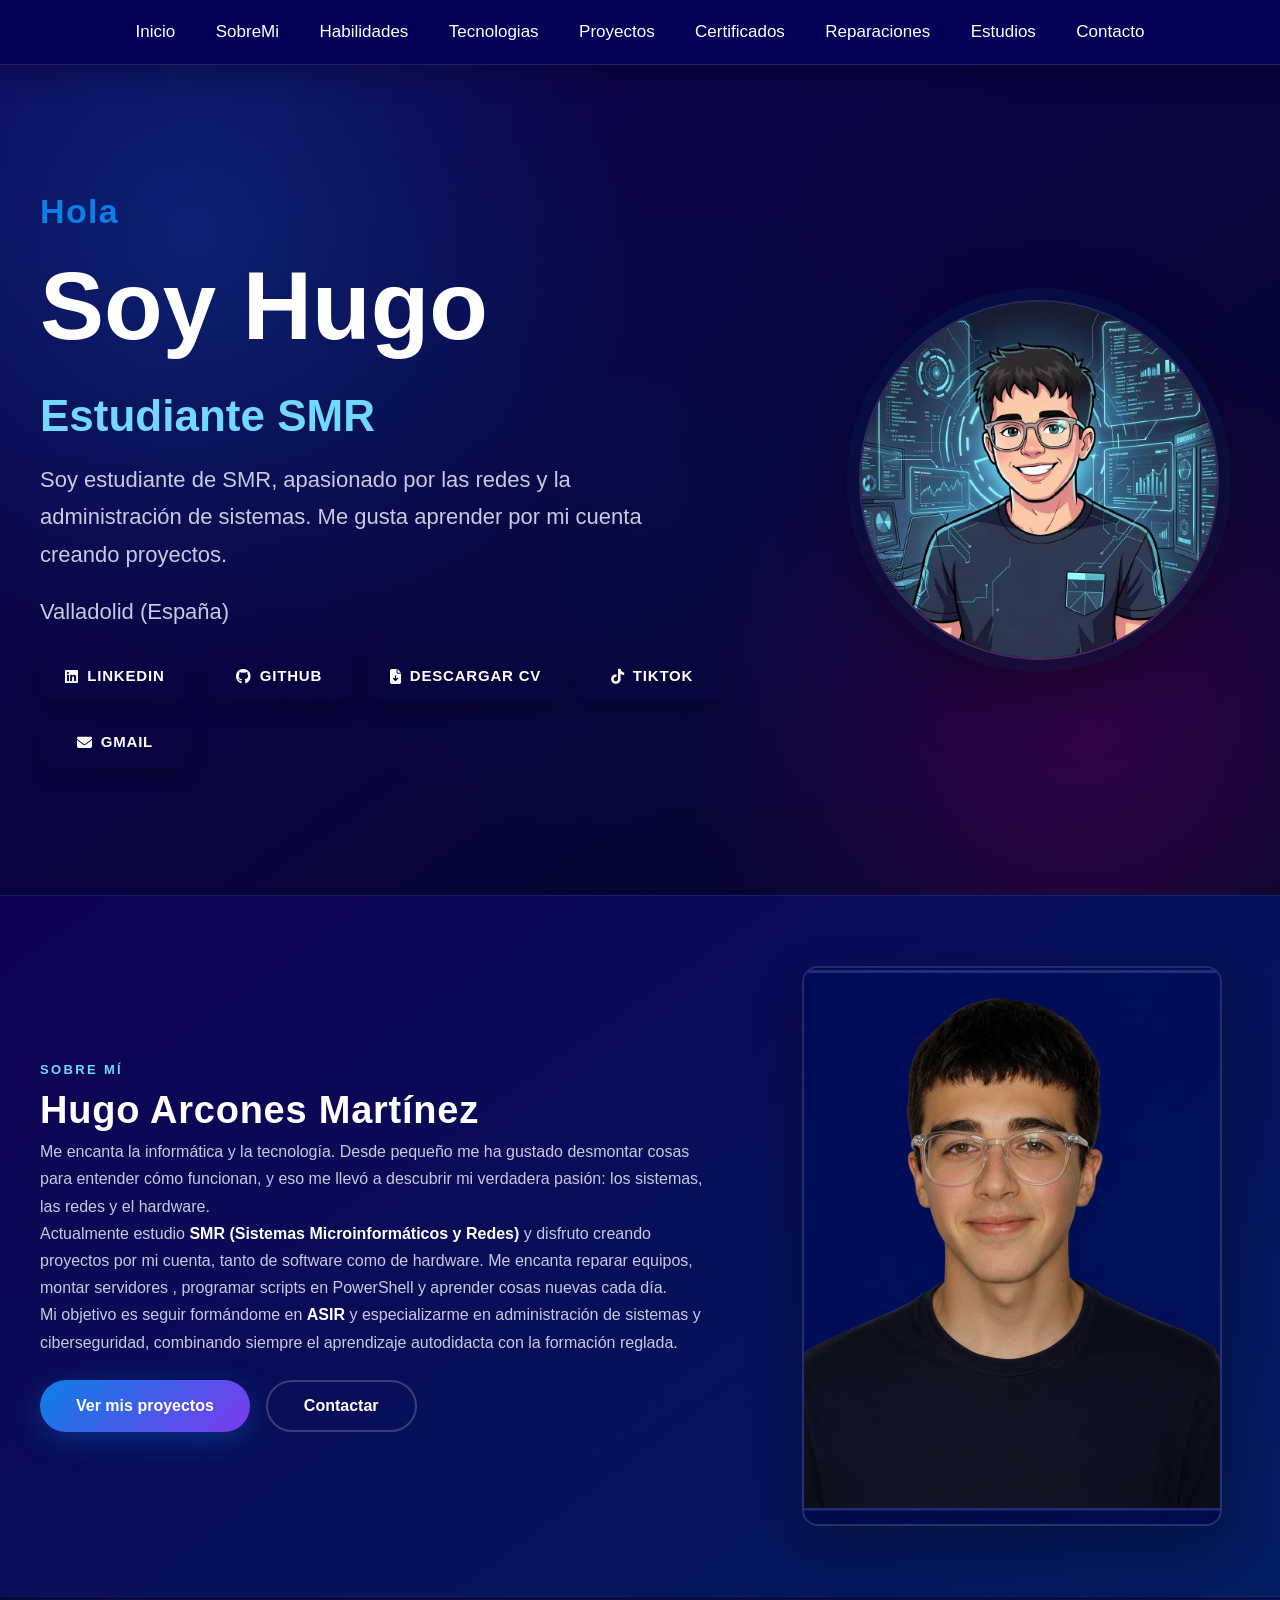
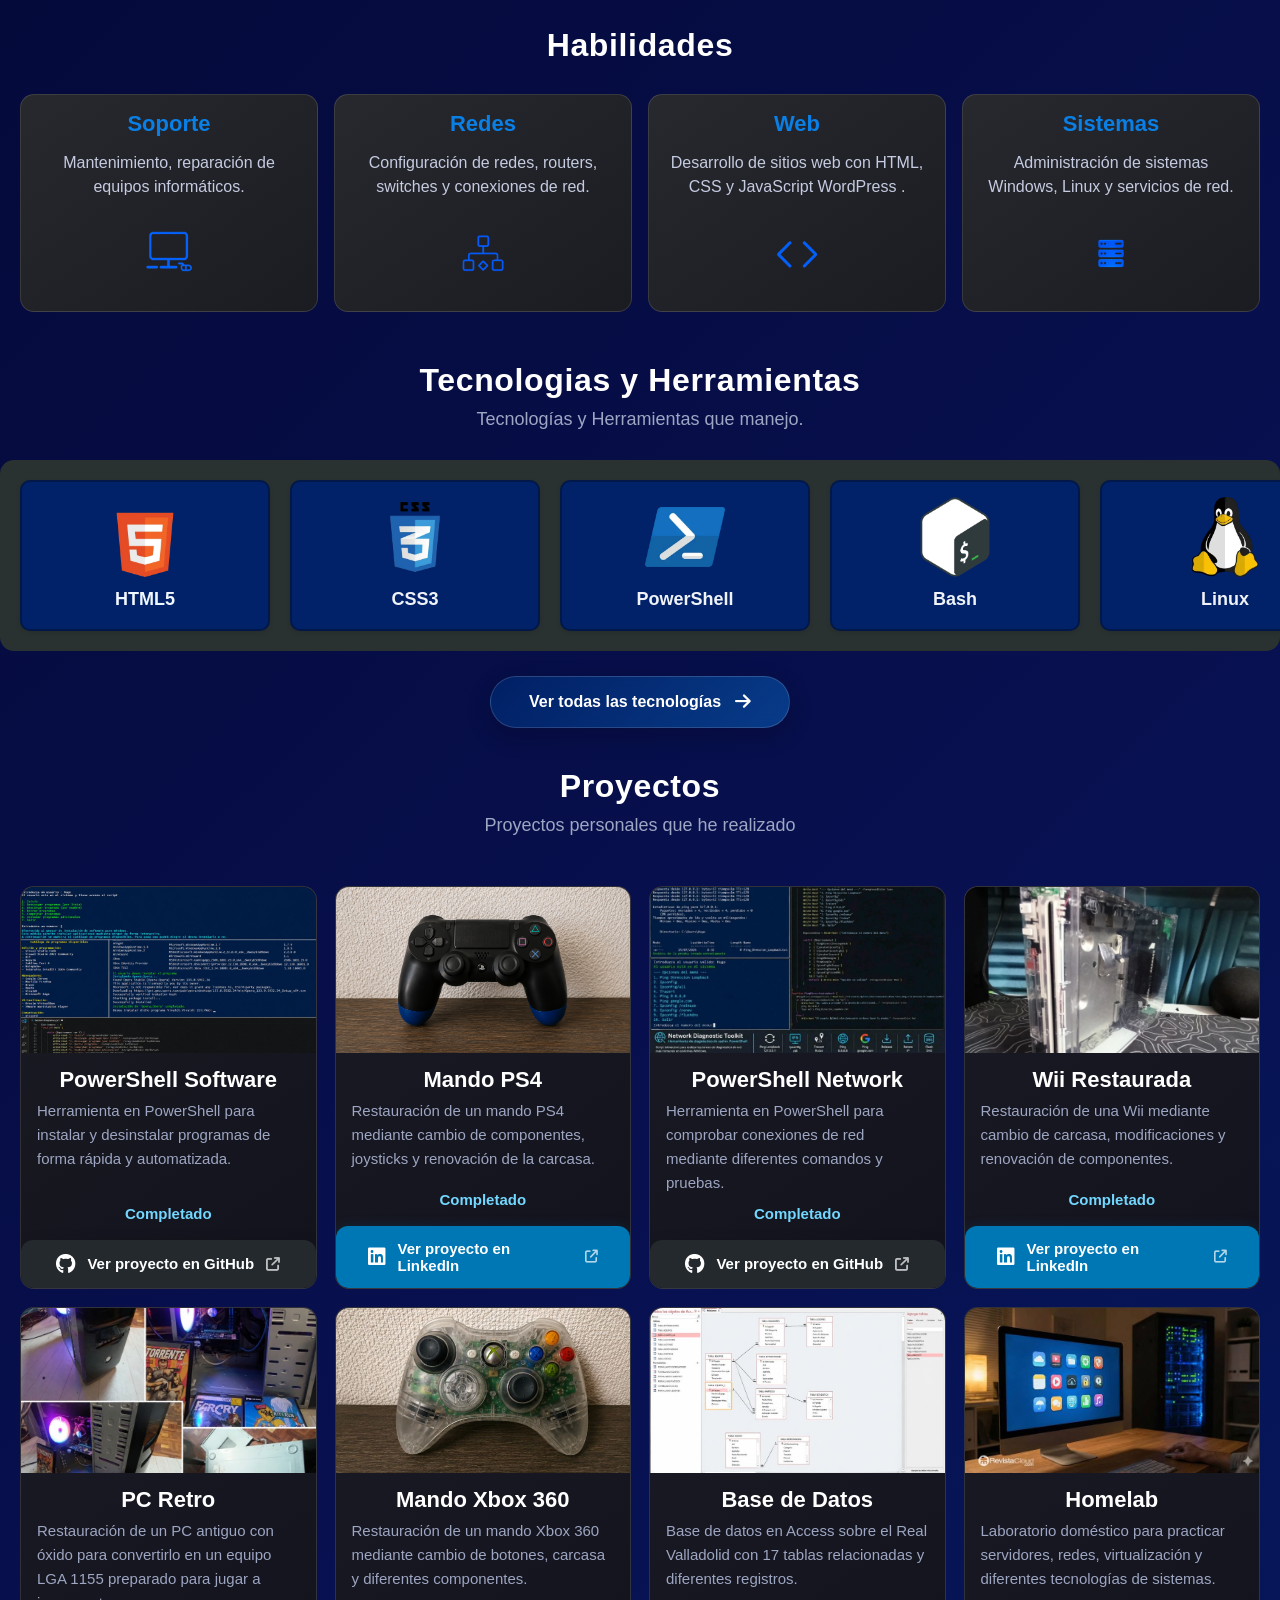
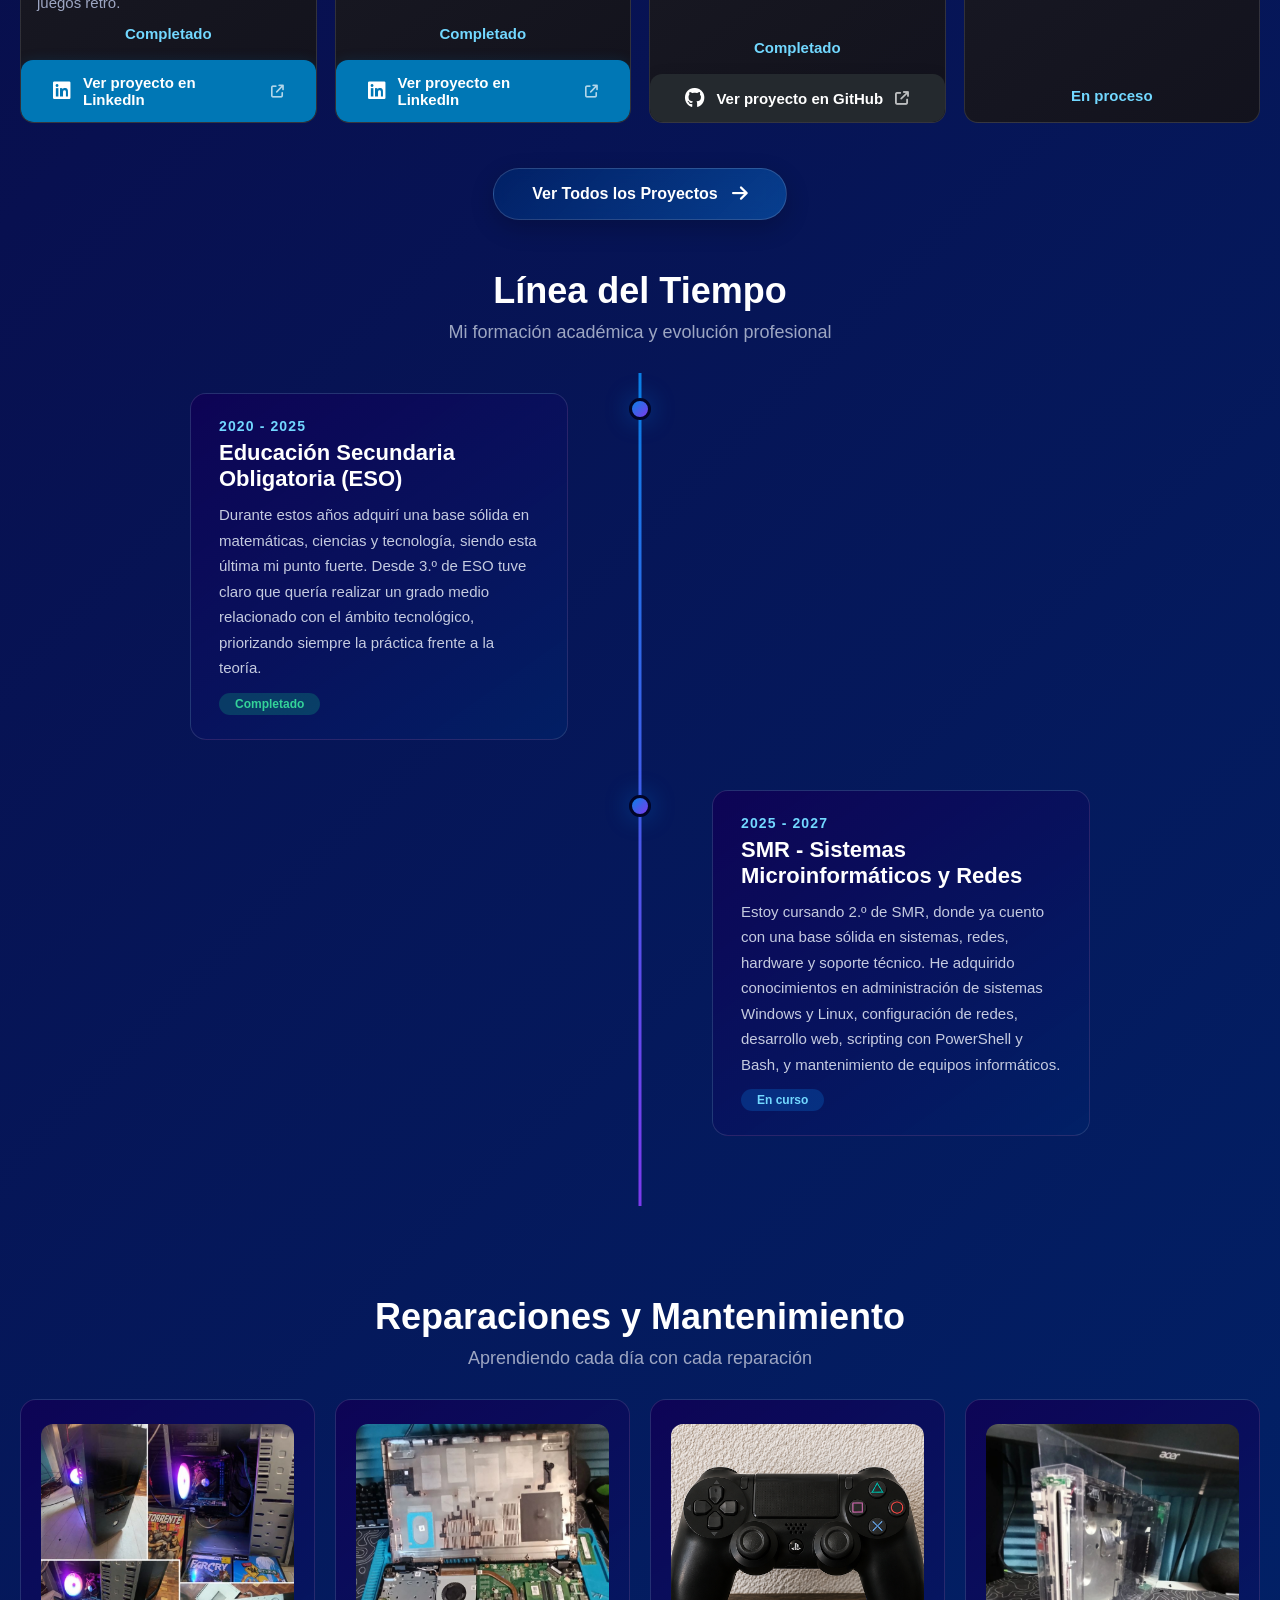
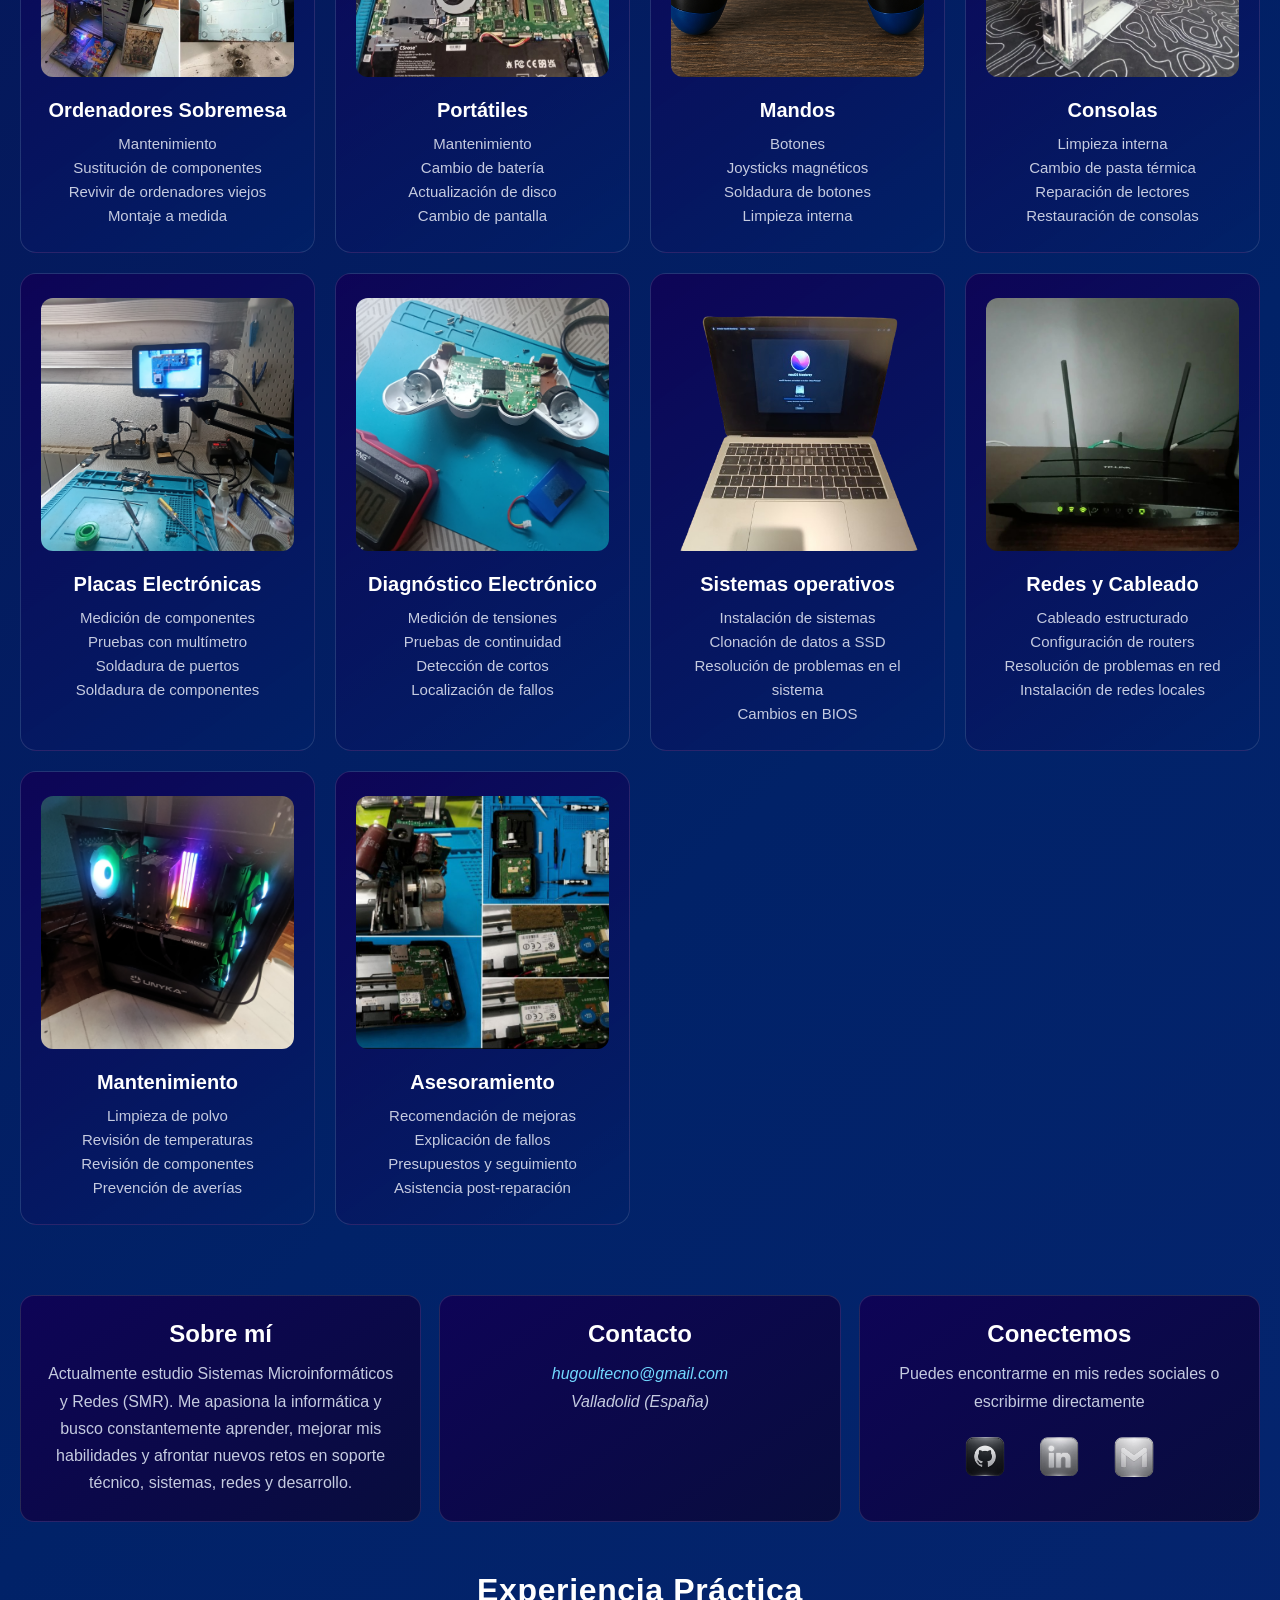
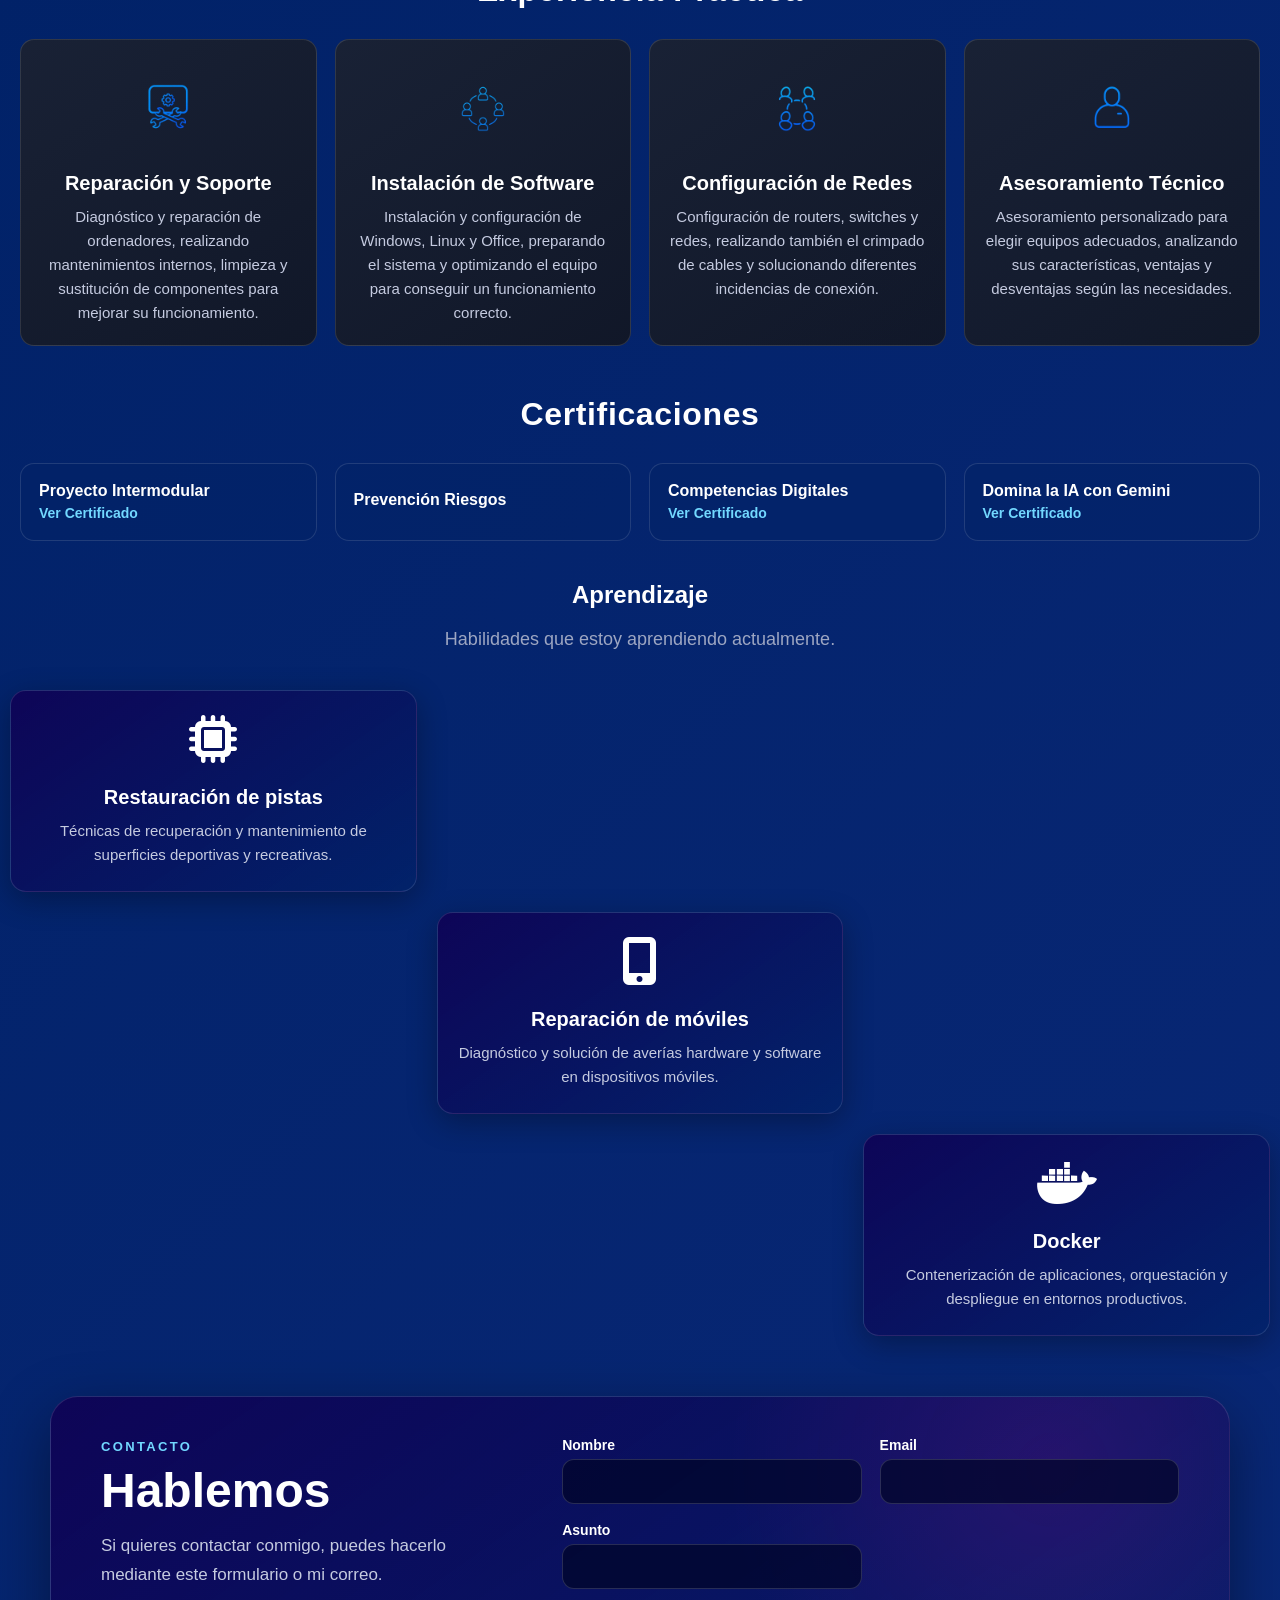
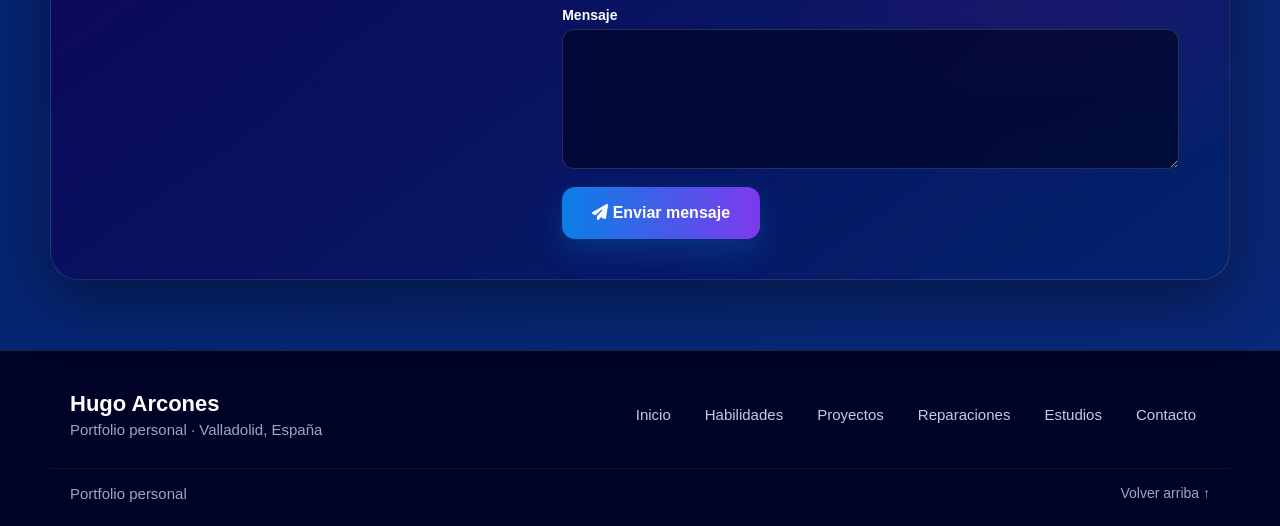
==== commit 32afe581: "Cambio de texto" ====
--- a/index.html
+++ b/index.html
@@ -64,7 +64,7 @@
         <div class="TextoDerecha">
             <span class="EtiquetaSobreMi">Sobre Mí</span>
             <h2 class="TituloSobreMi">Hugo Arcones Martínez</h2>
-            <p class="ParrafoSobreMi">Me encanta de la informática y la tecnología. Desde pequeño me ha gustado desmontar cosas para entender cómo funcionan, y eso me llevó a descubrir mi verdadera pasión: los sistemas, las redes y el hardware.</p>
+            <p class="ParrafoSobreMi">Me encanta la informática y la tecnología. Desde pequeño me ha gustado desmontar cosas para entender cómo funcionan, y eso me llevó a descubrir mi verdadera pasión: los sistemas, las redes y el hardware.</p>
             <p class="ParrafoSobreMi">Actualmente estudio <strong>SMR (Sistemas Microinformáticos y Redes)</strong> y disfruto creando proyectos por mi cuenta, tanto de software como de hardware. Me encanta reparar equipos, montar servidores , programar scripts en PowerShell y aprender cosas nuevas cada día.</p>
             <p class="ParrafoSobreMi">Mi objetivo es seguir formándome en <strong>ASIR</strong> y especializarme en administración de sistemas y ciberseguridad, combinando siempre el aprendizaje autodidacta con la formación reglada.</p>
             <div class="BotonesSobreMi">
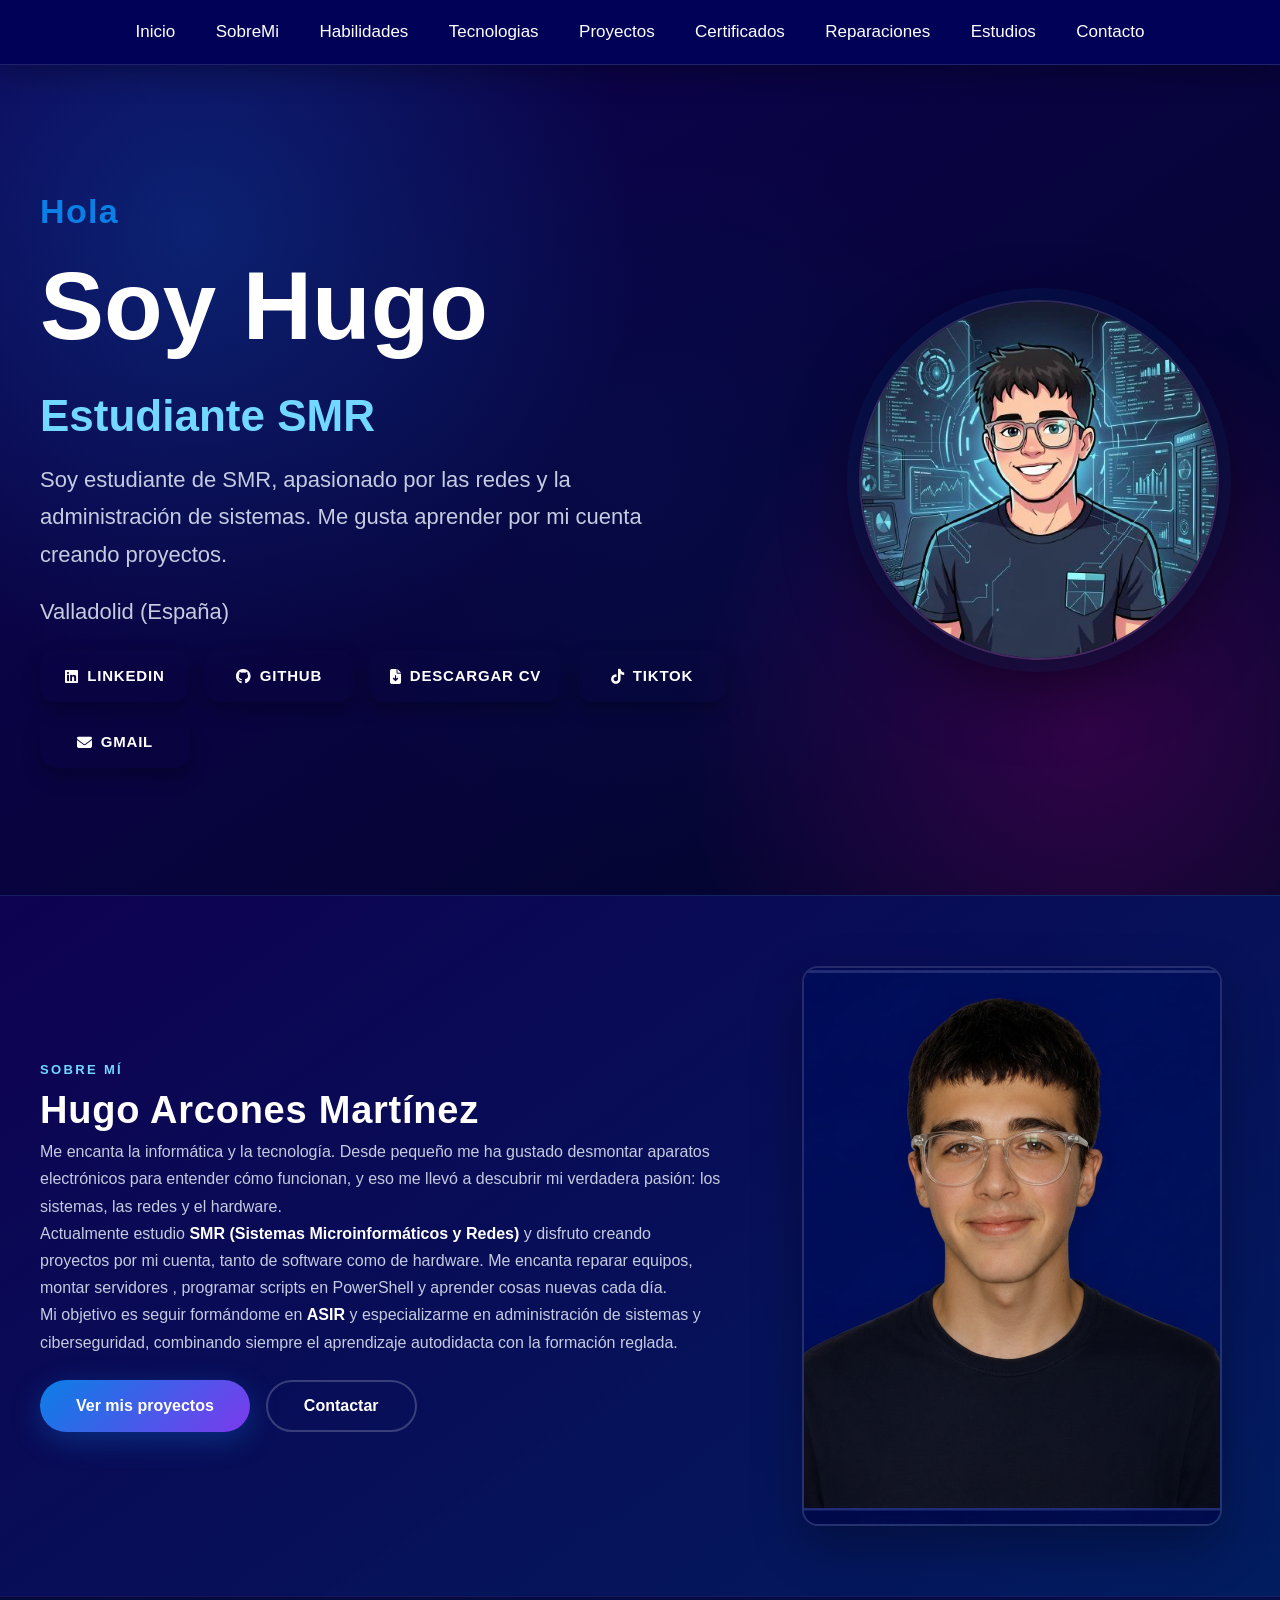
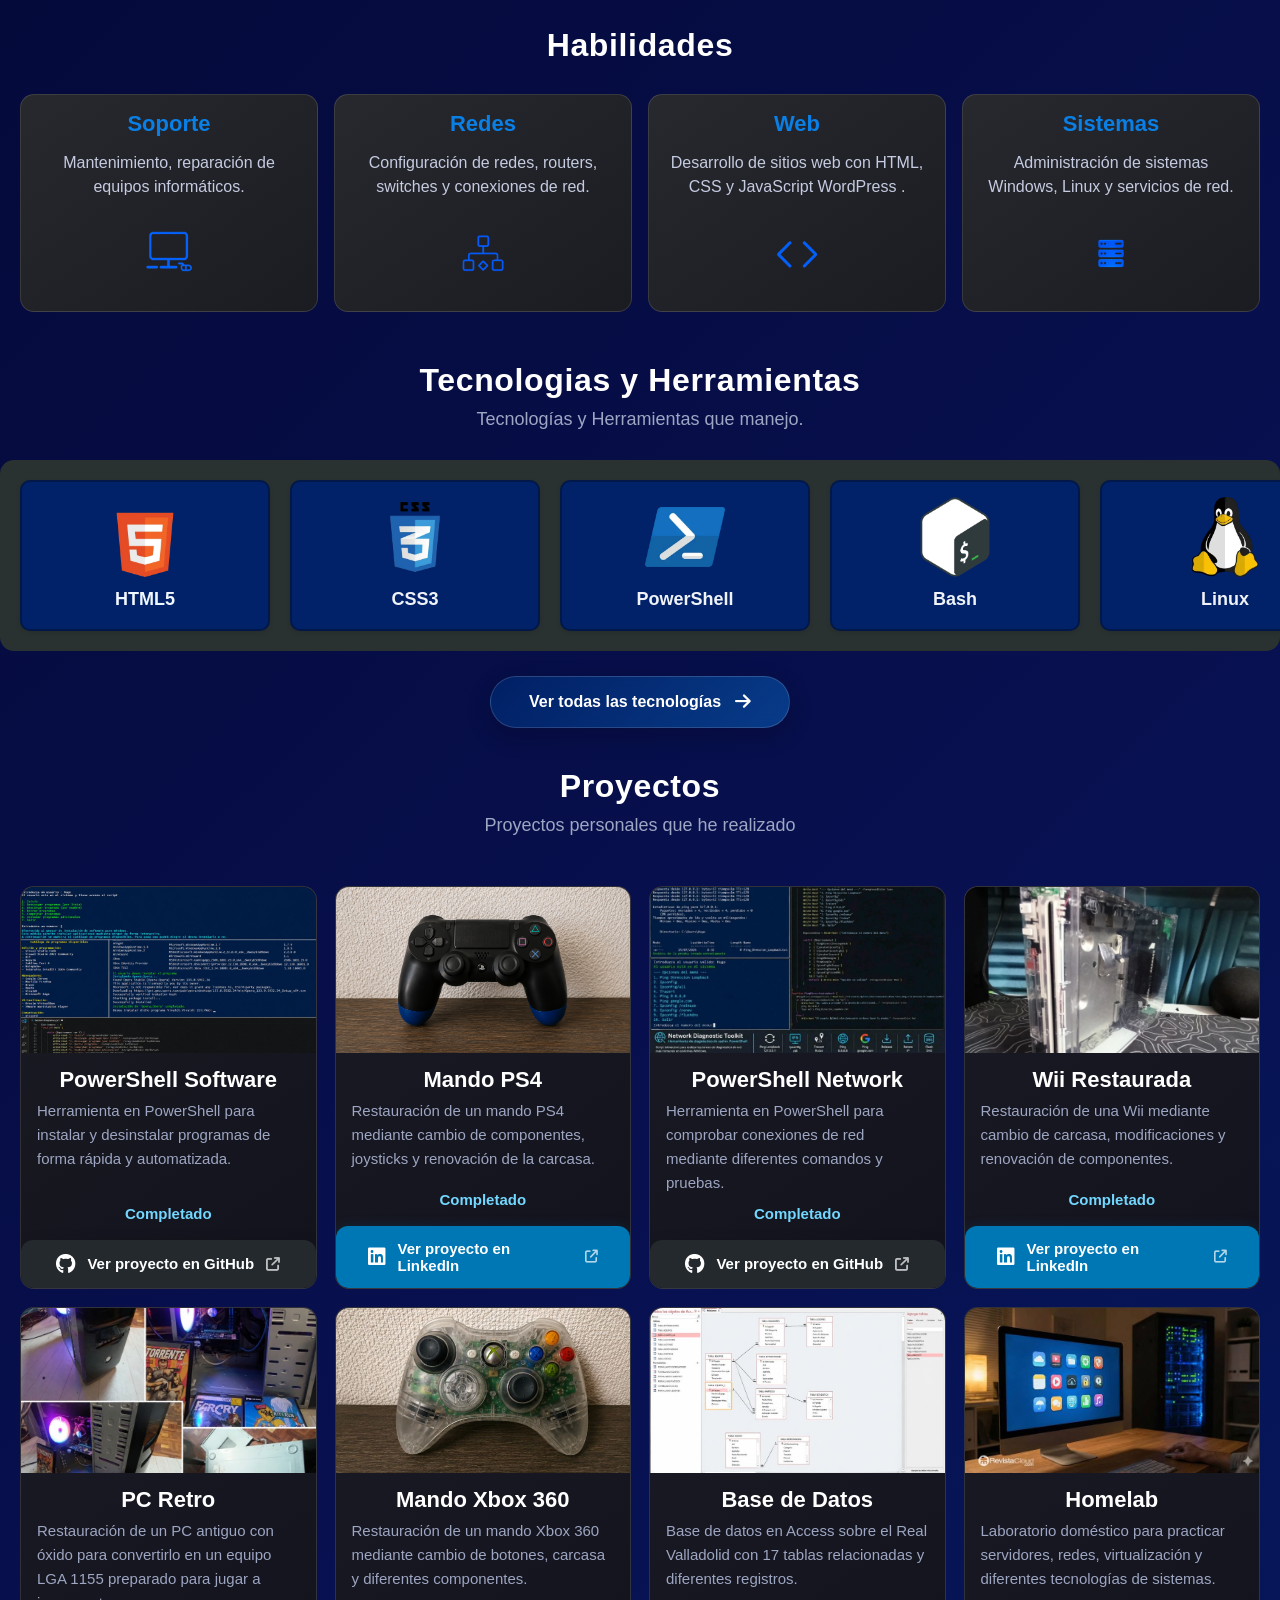
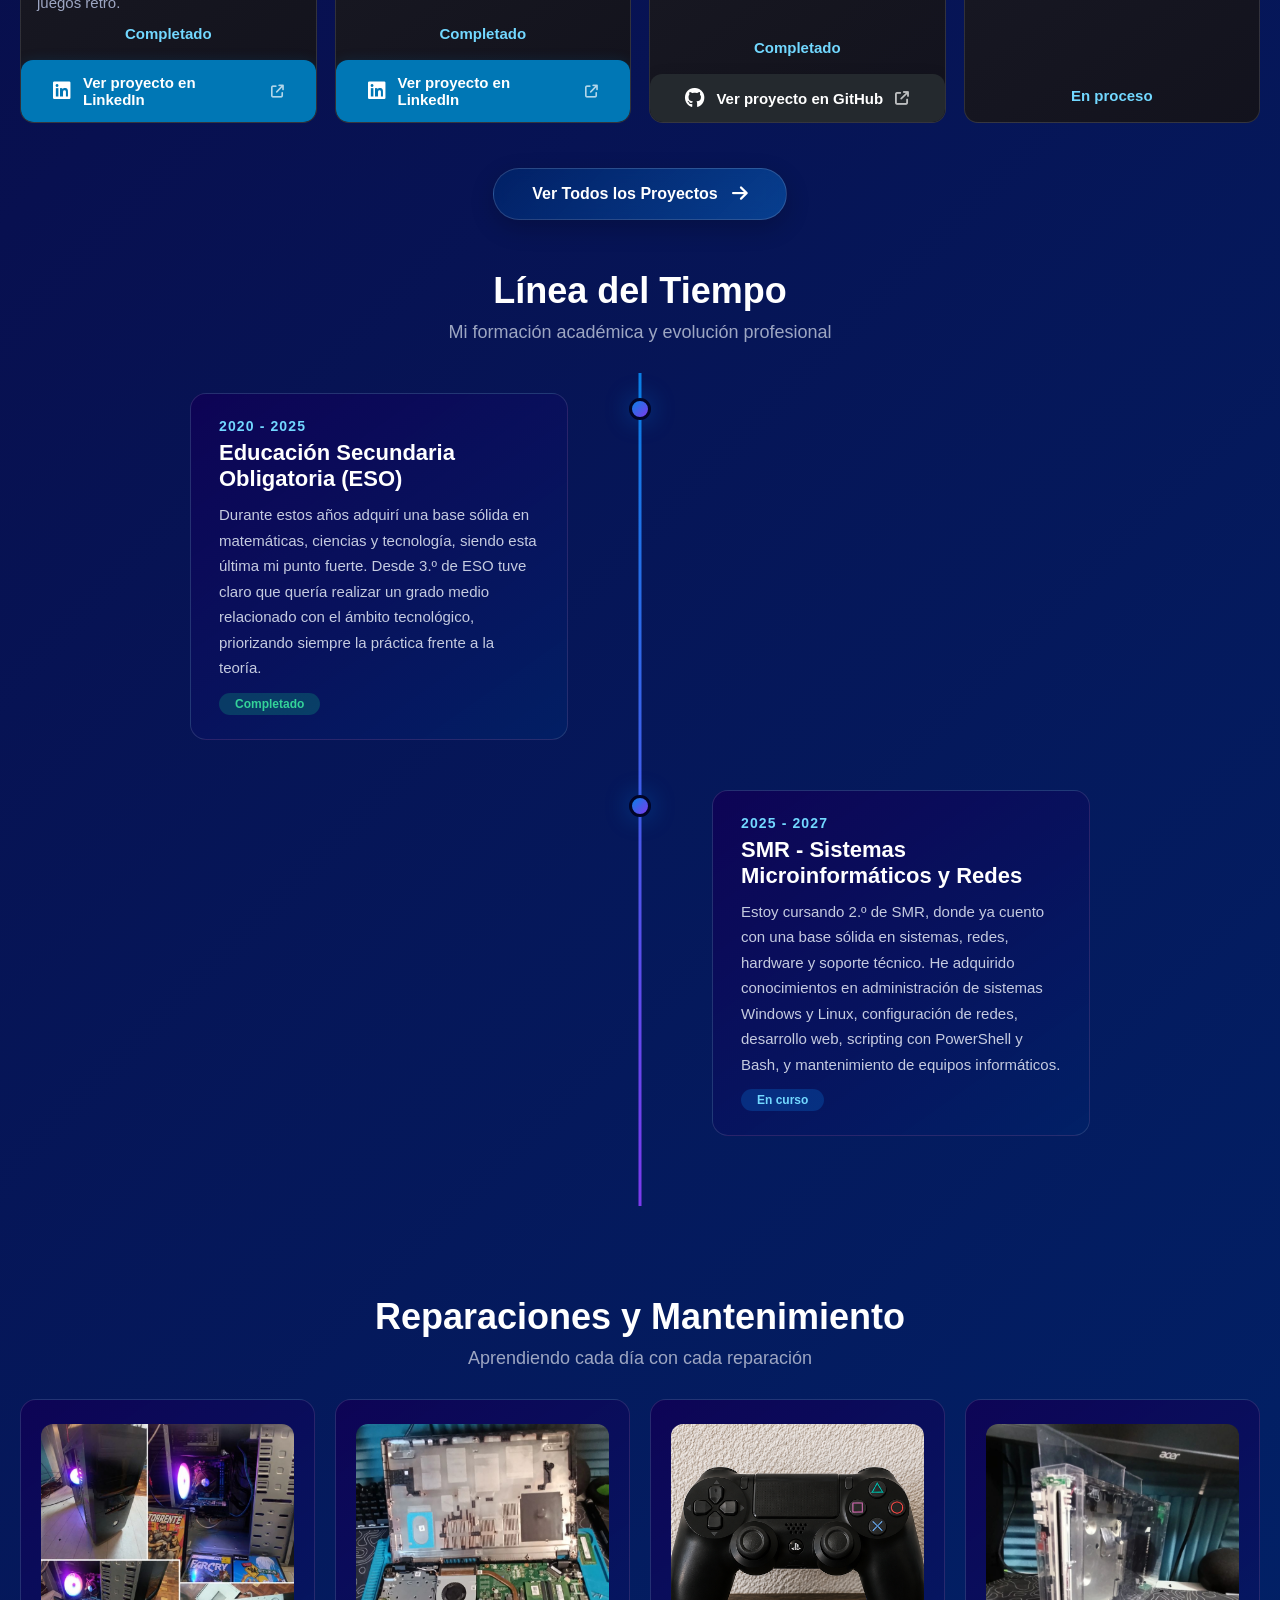
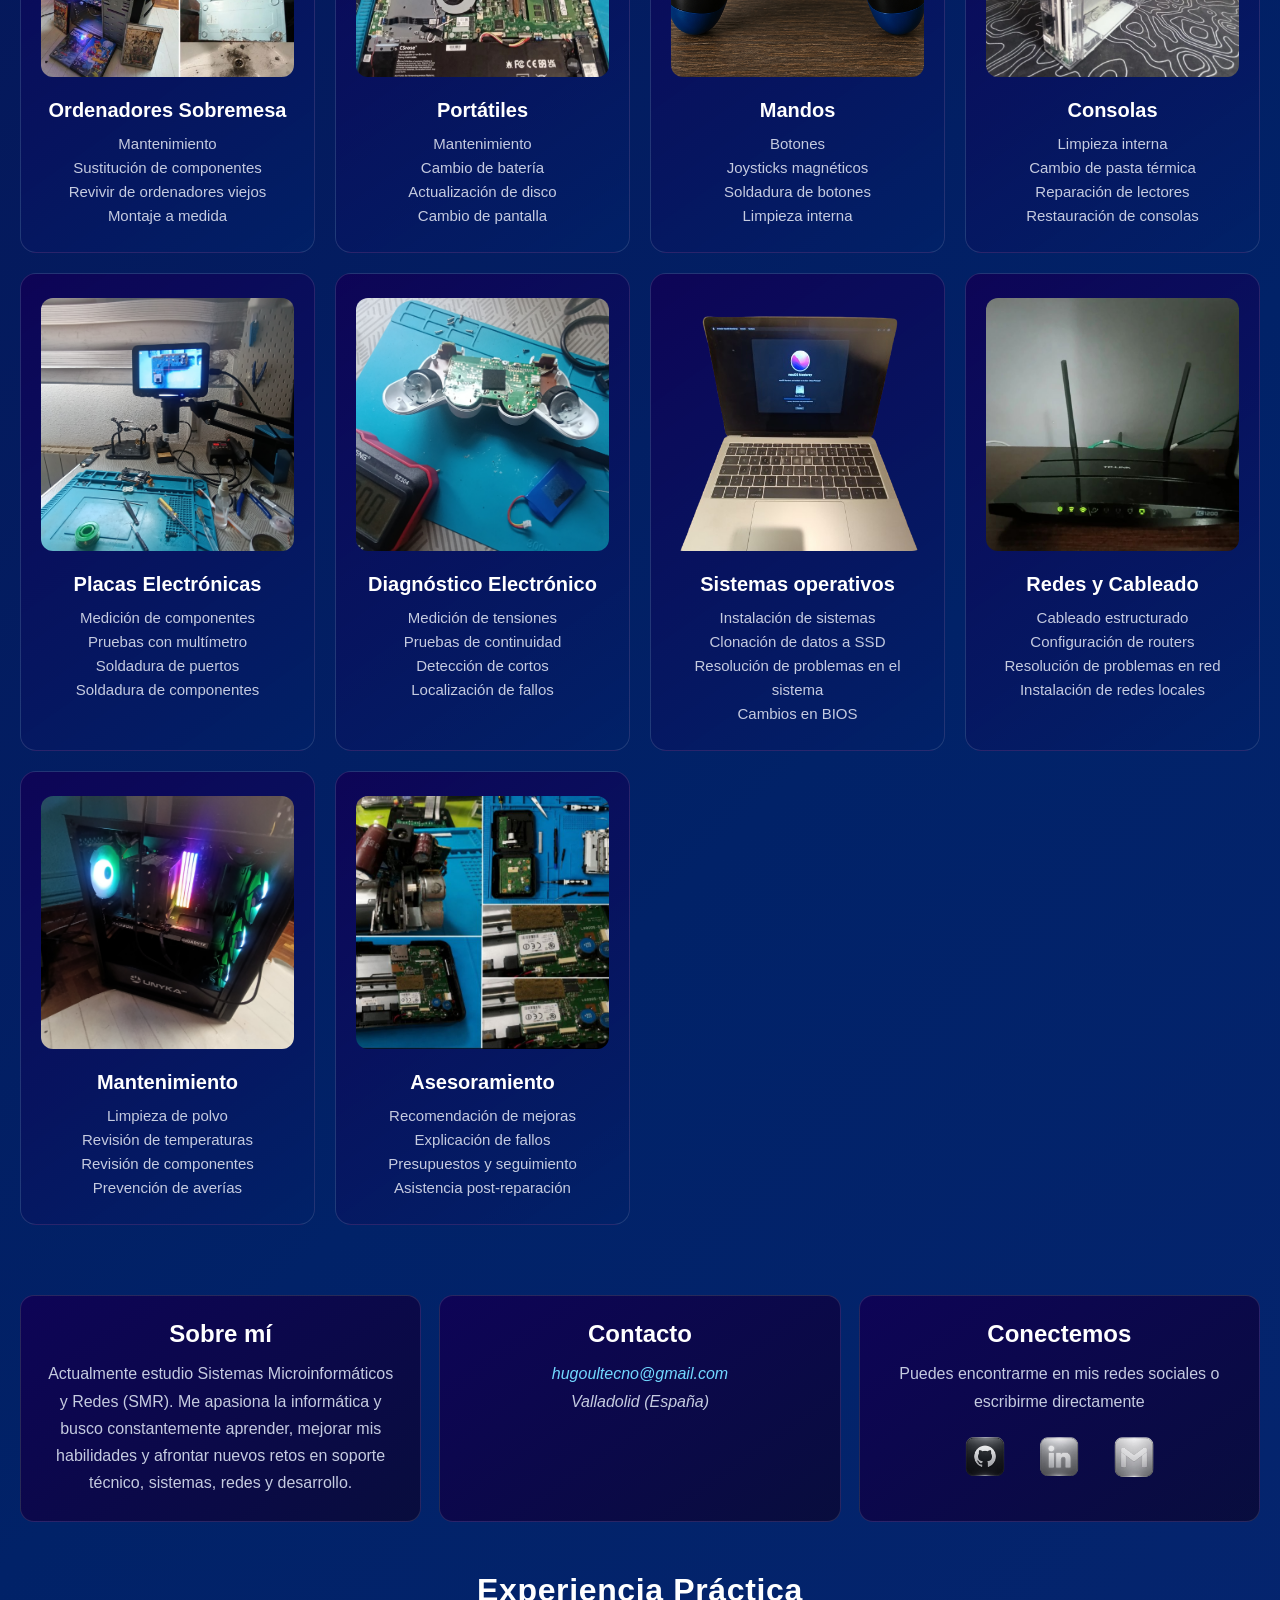
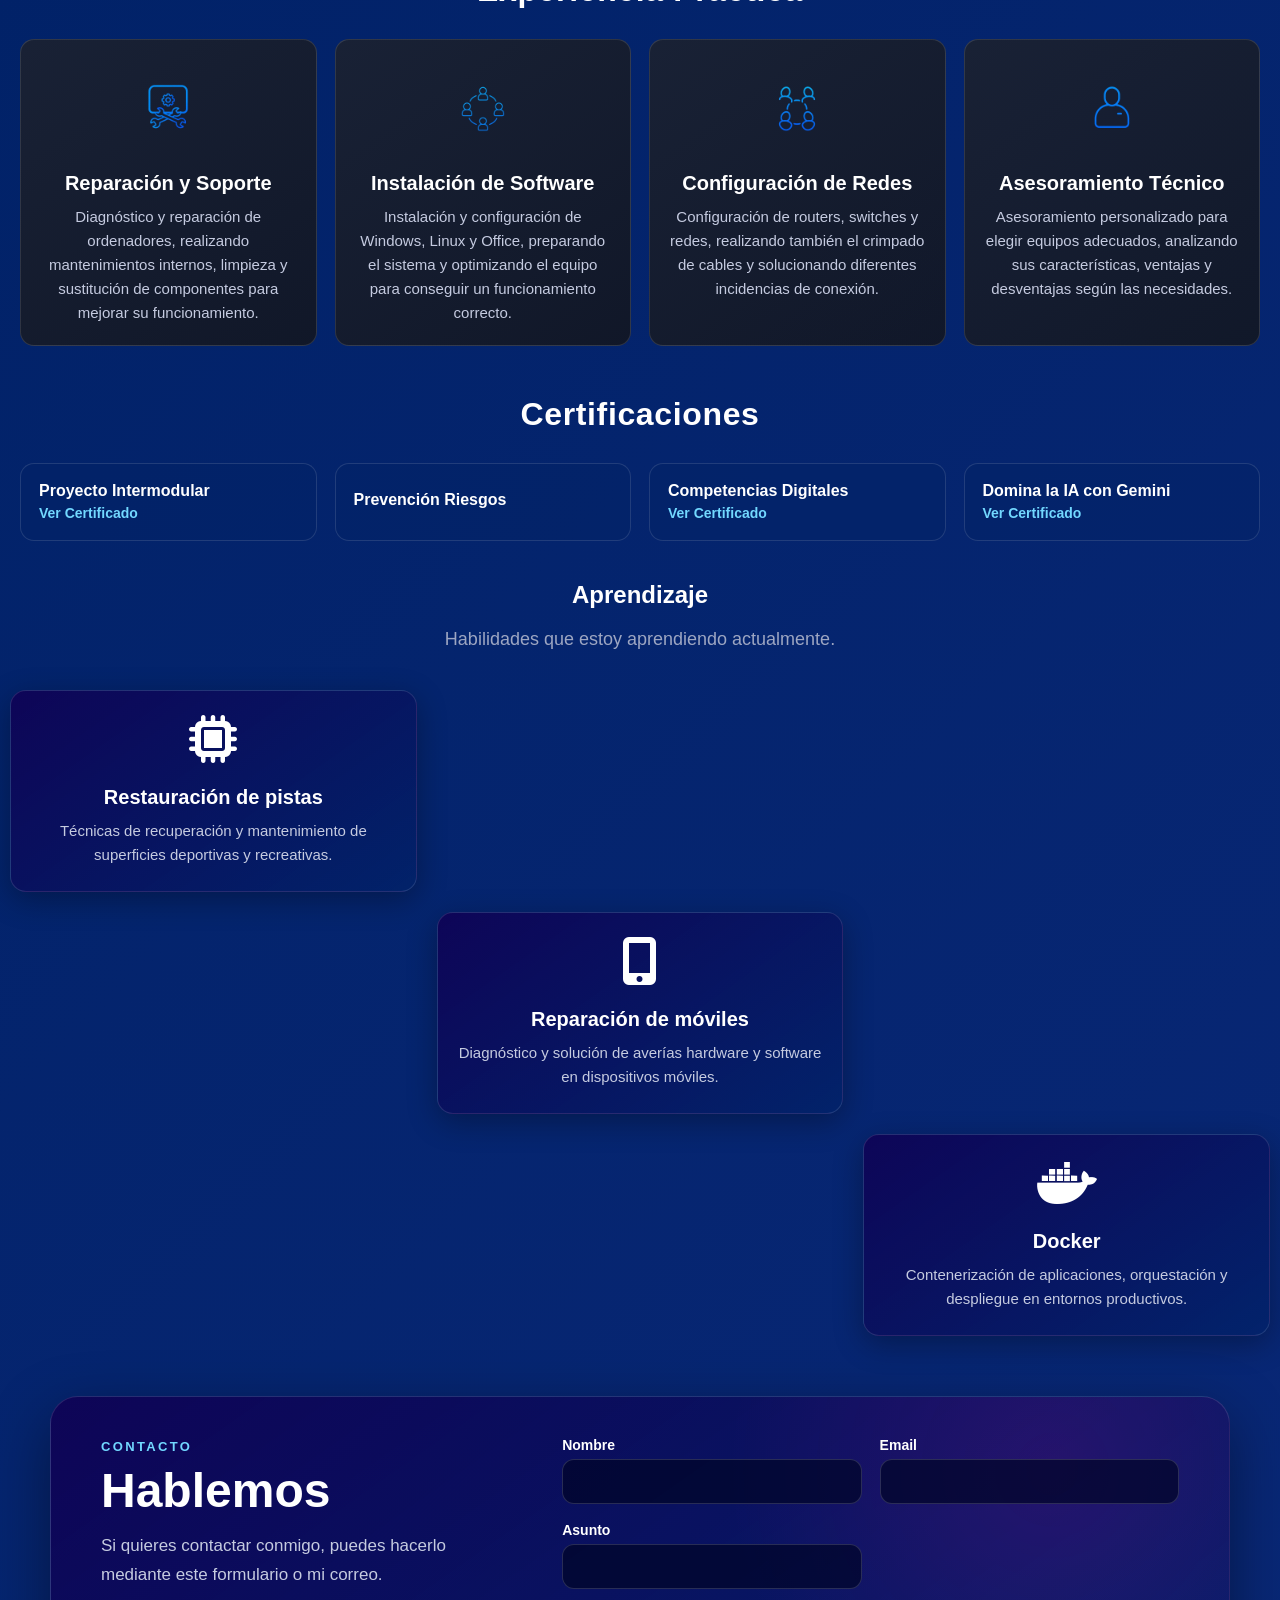
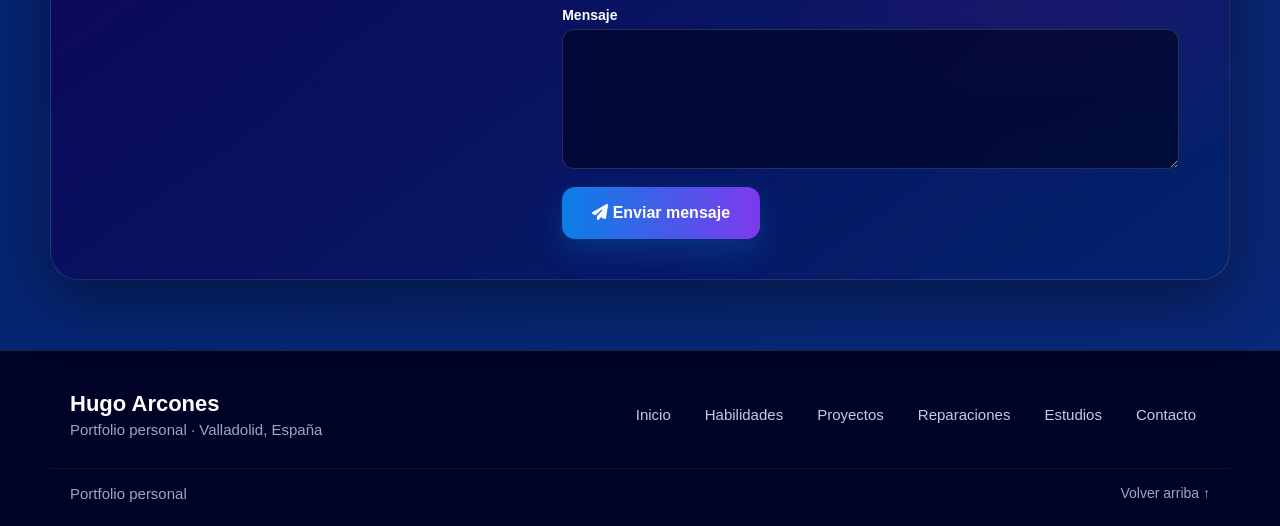
==== commit accfe23d: "Update print statement to use 'Goodbye World'" ====
--- a/index.html
+++ b/index.html
@@ -64,7 +64,7 @@
         <div class="TextoDerecha">
             <span class="EtiquetaSobreMi">Sobre Mí</span>
             <h2 class="TituloSobreMi">Hugo Arcones Martínez</h2>
-            <p class="ParrafoSobreMi">Me encanta la informática y la tecnología. Desde pequeño me ha gustado desmontar cosas para entender cómo funcionan, y eso me llevó a descubrir mi verdadera pasión: los sistemas, las redes y el hardware.</p>
+            <p class="ParrafoSobreMi">Me encanta la informática y la tecnología. Desde pequeño me ha gustado desmontar aparatos electrónicos para entender cómo funcionan, y eso me llevó a descubrir mi verdadera pasión: los sistemas, las redes y el hardware.</p>
             <p class="ParrafoSobreMi">Actualmente estudio <strong>SMR (Sistemas Microinformáticos y Redes)</strong> y disfruto creando proyectos por mi cuenta, tanto de software como de hardware. Me encanta reparar equipos, montar servidores , programar scripts en PowerShell y aprender cosas nuevas cada día.</p>
             <p class="ParrafoSobreMi">Mi objetivo es seguir formándome en <strong>ASIR</strong> y especializarme en administración de sistemas y ciberseguridad, combinando siempre el aprendizaje autodidacta con la formación reglada.</p>
             <div class="BotonesSobreMi">
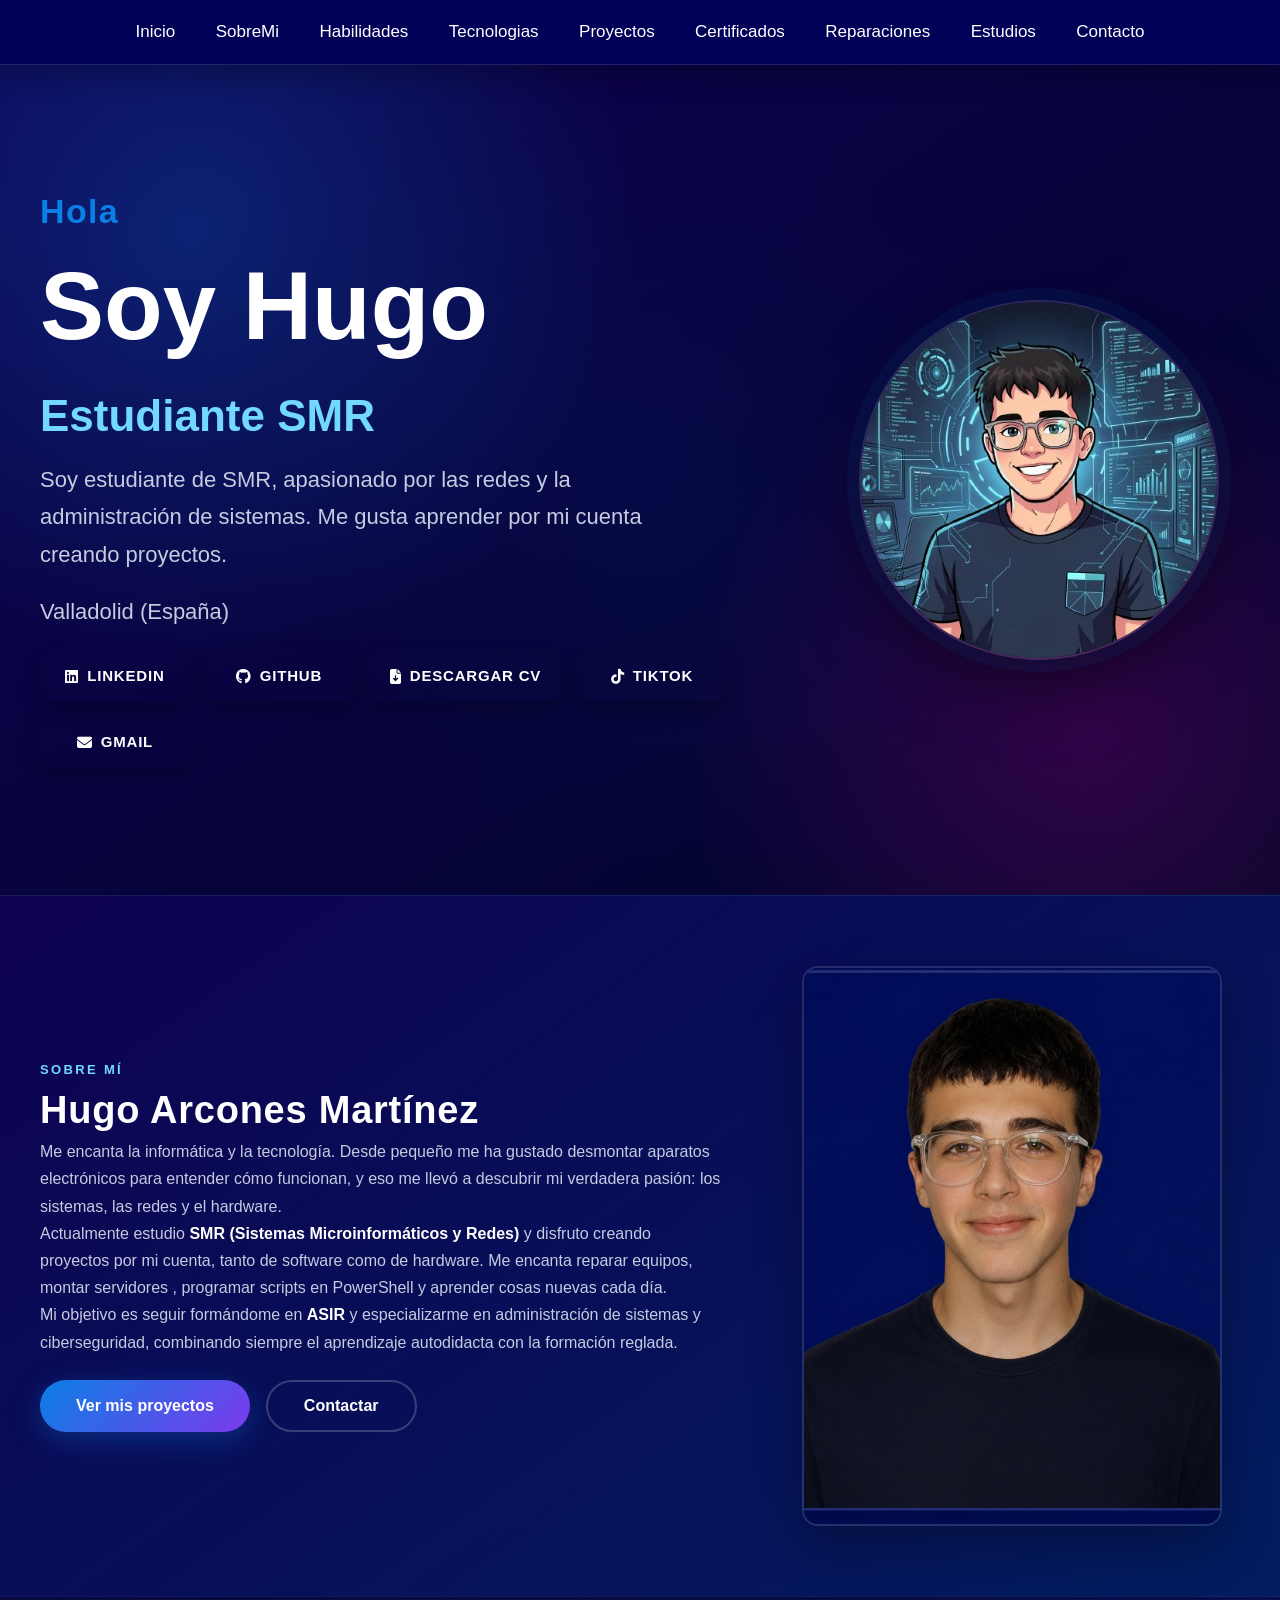
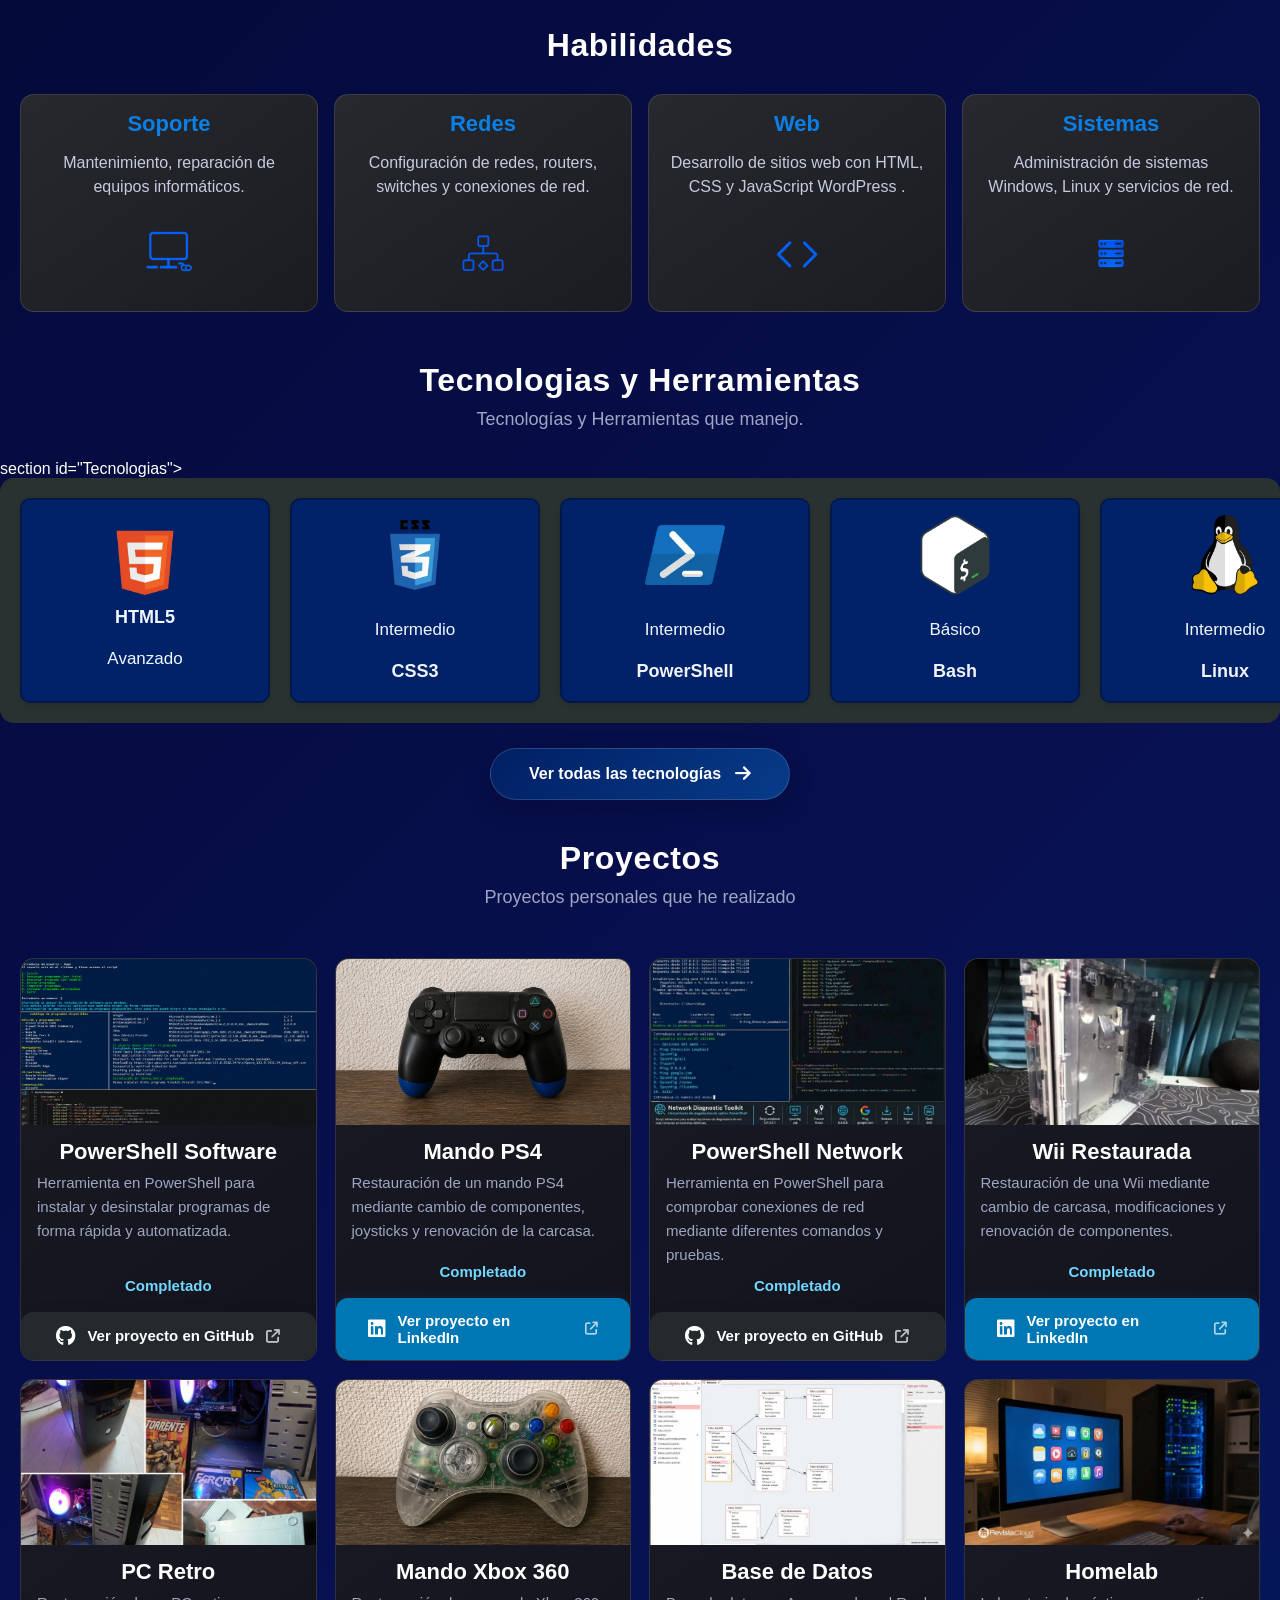
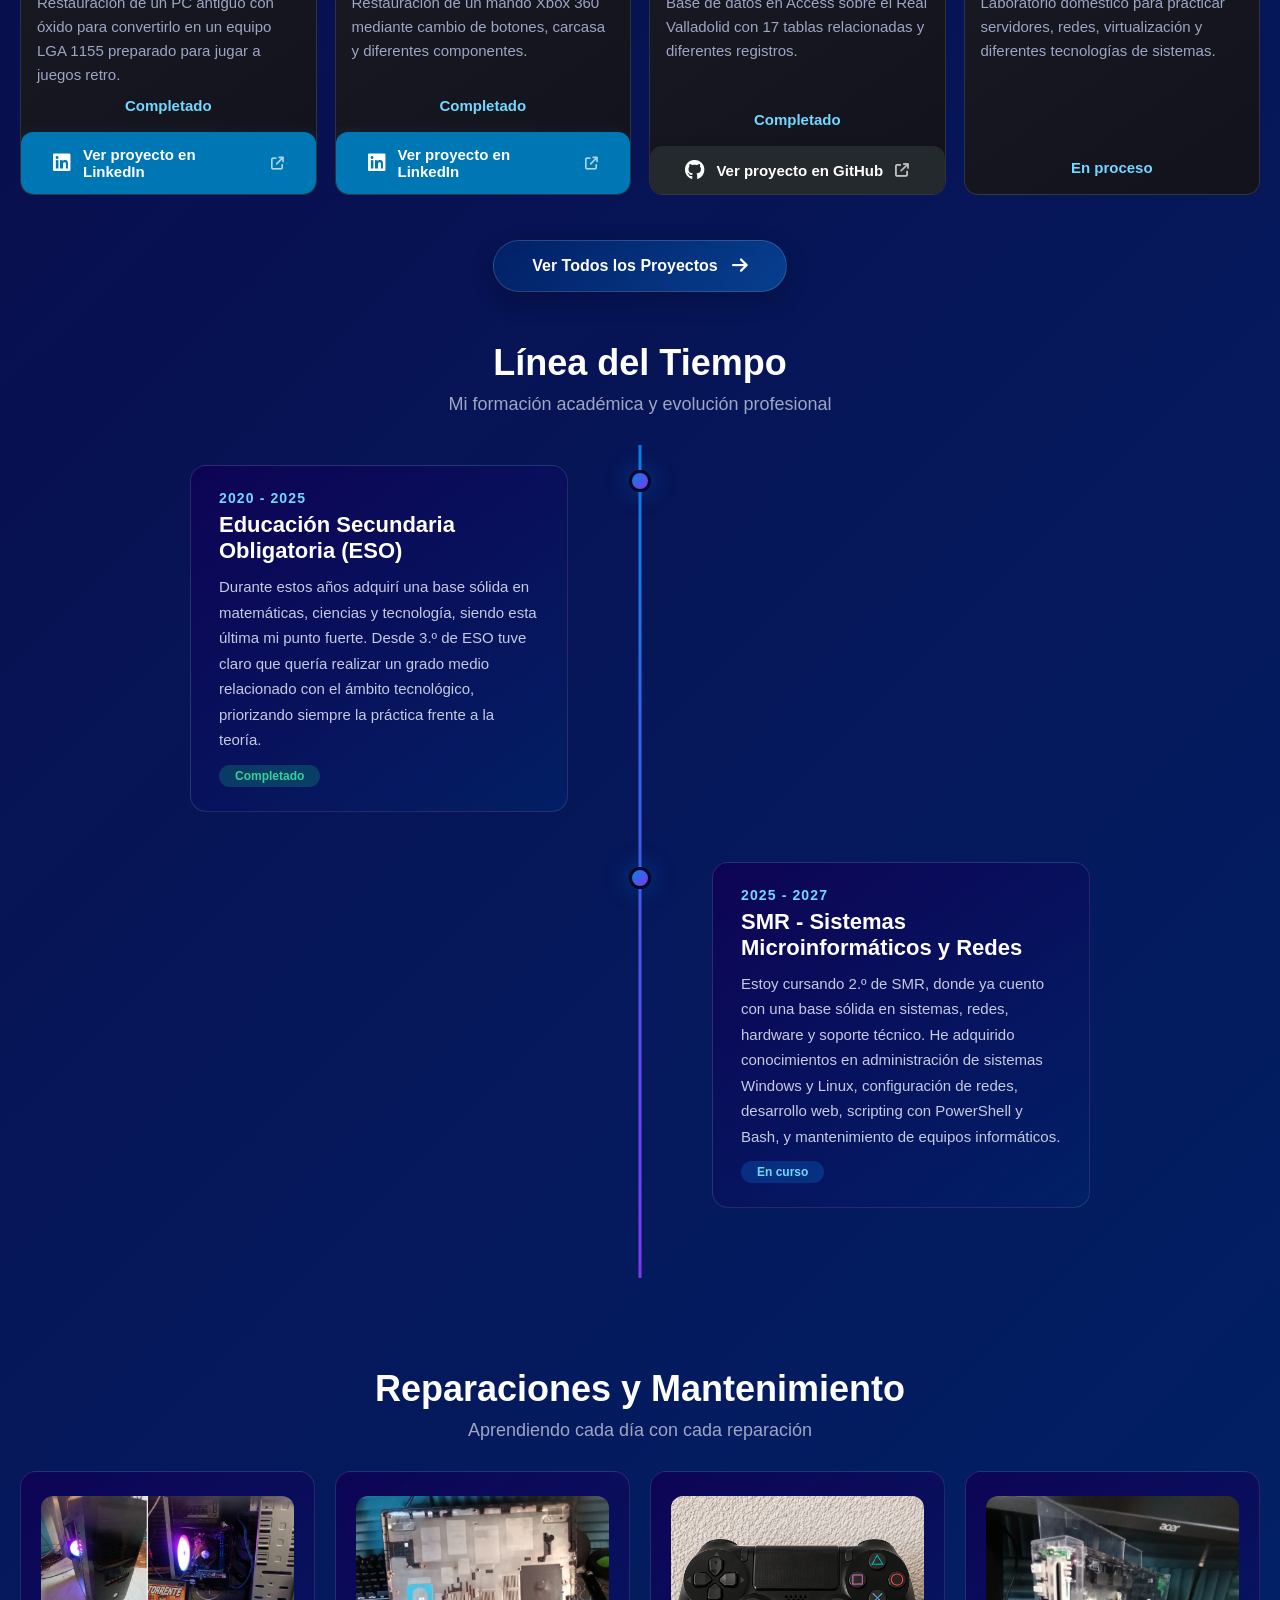
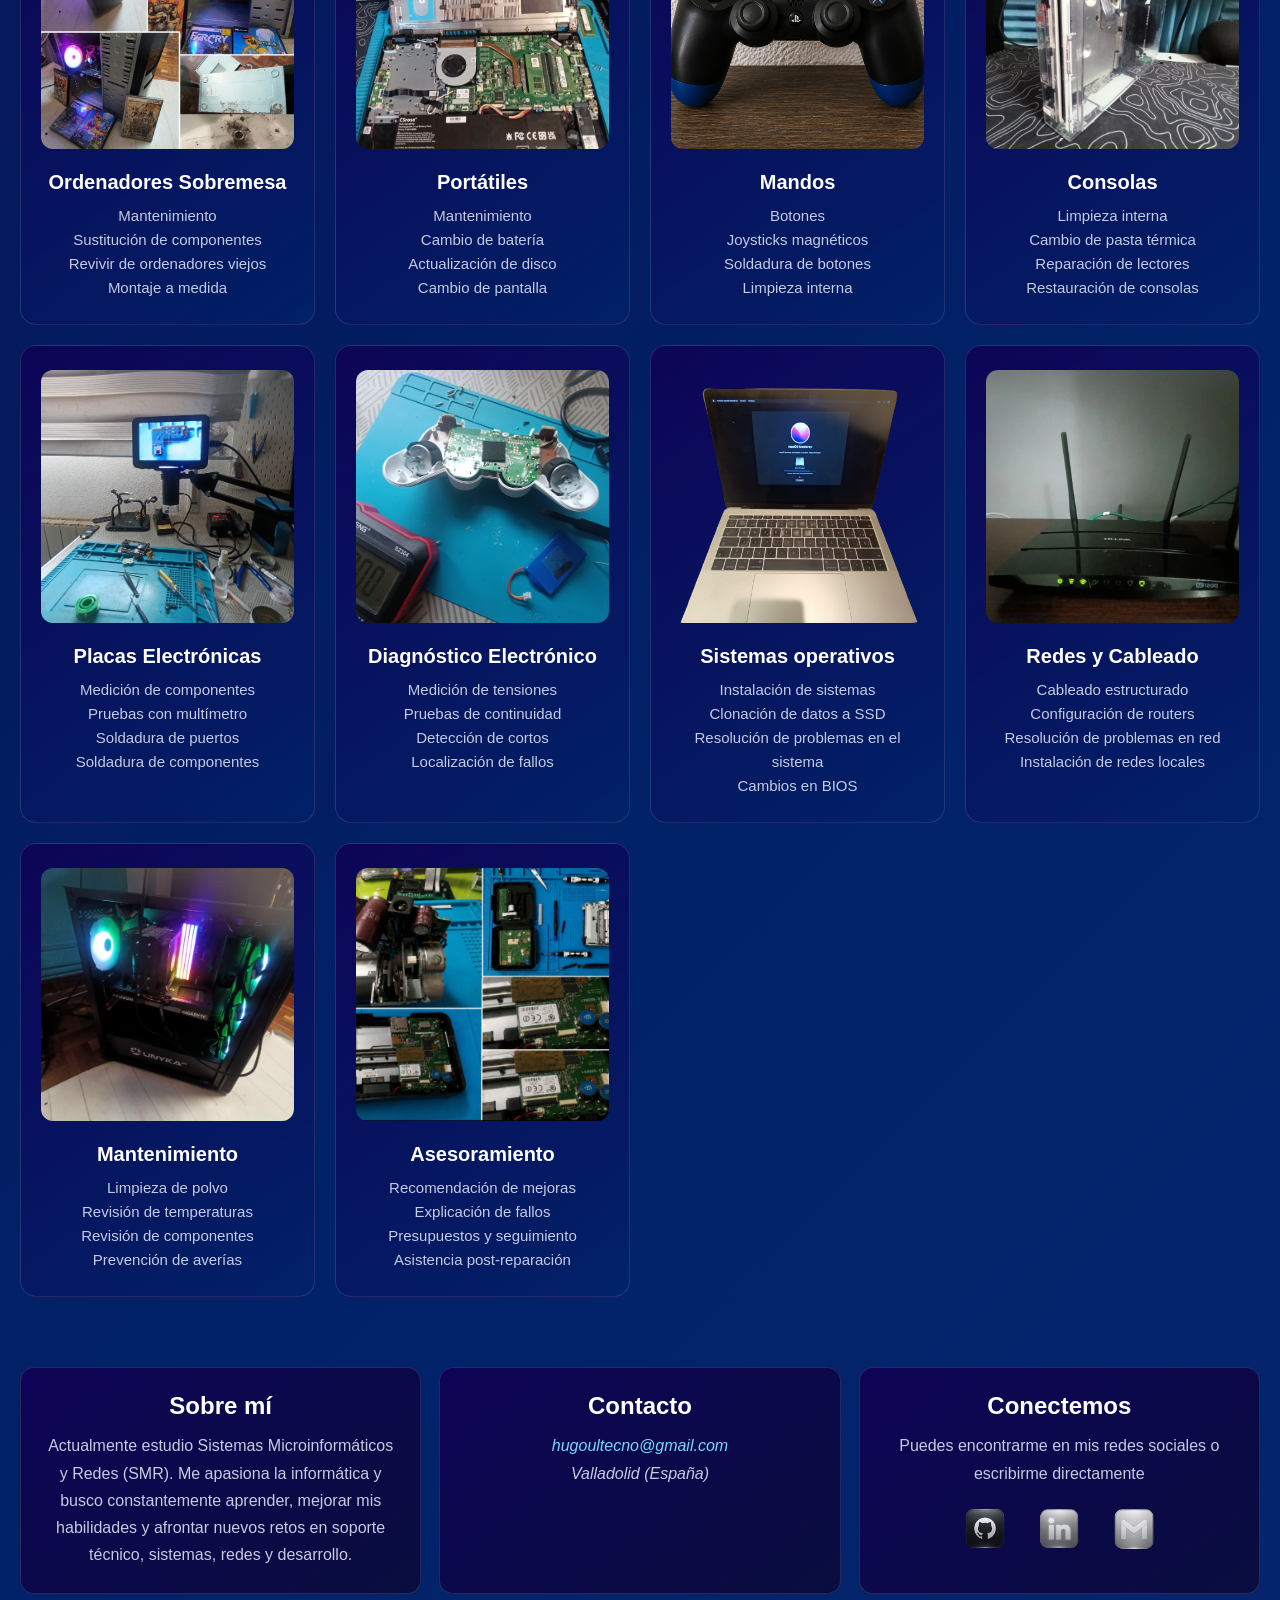
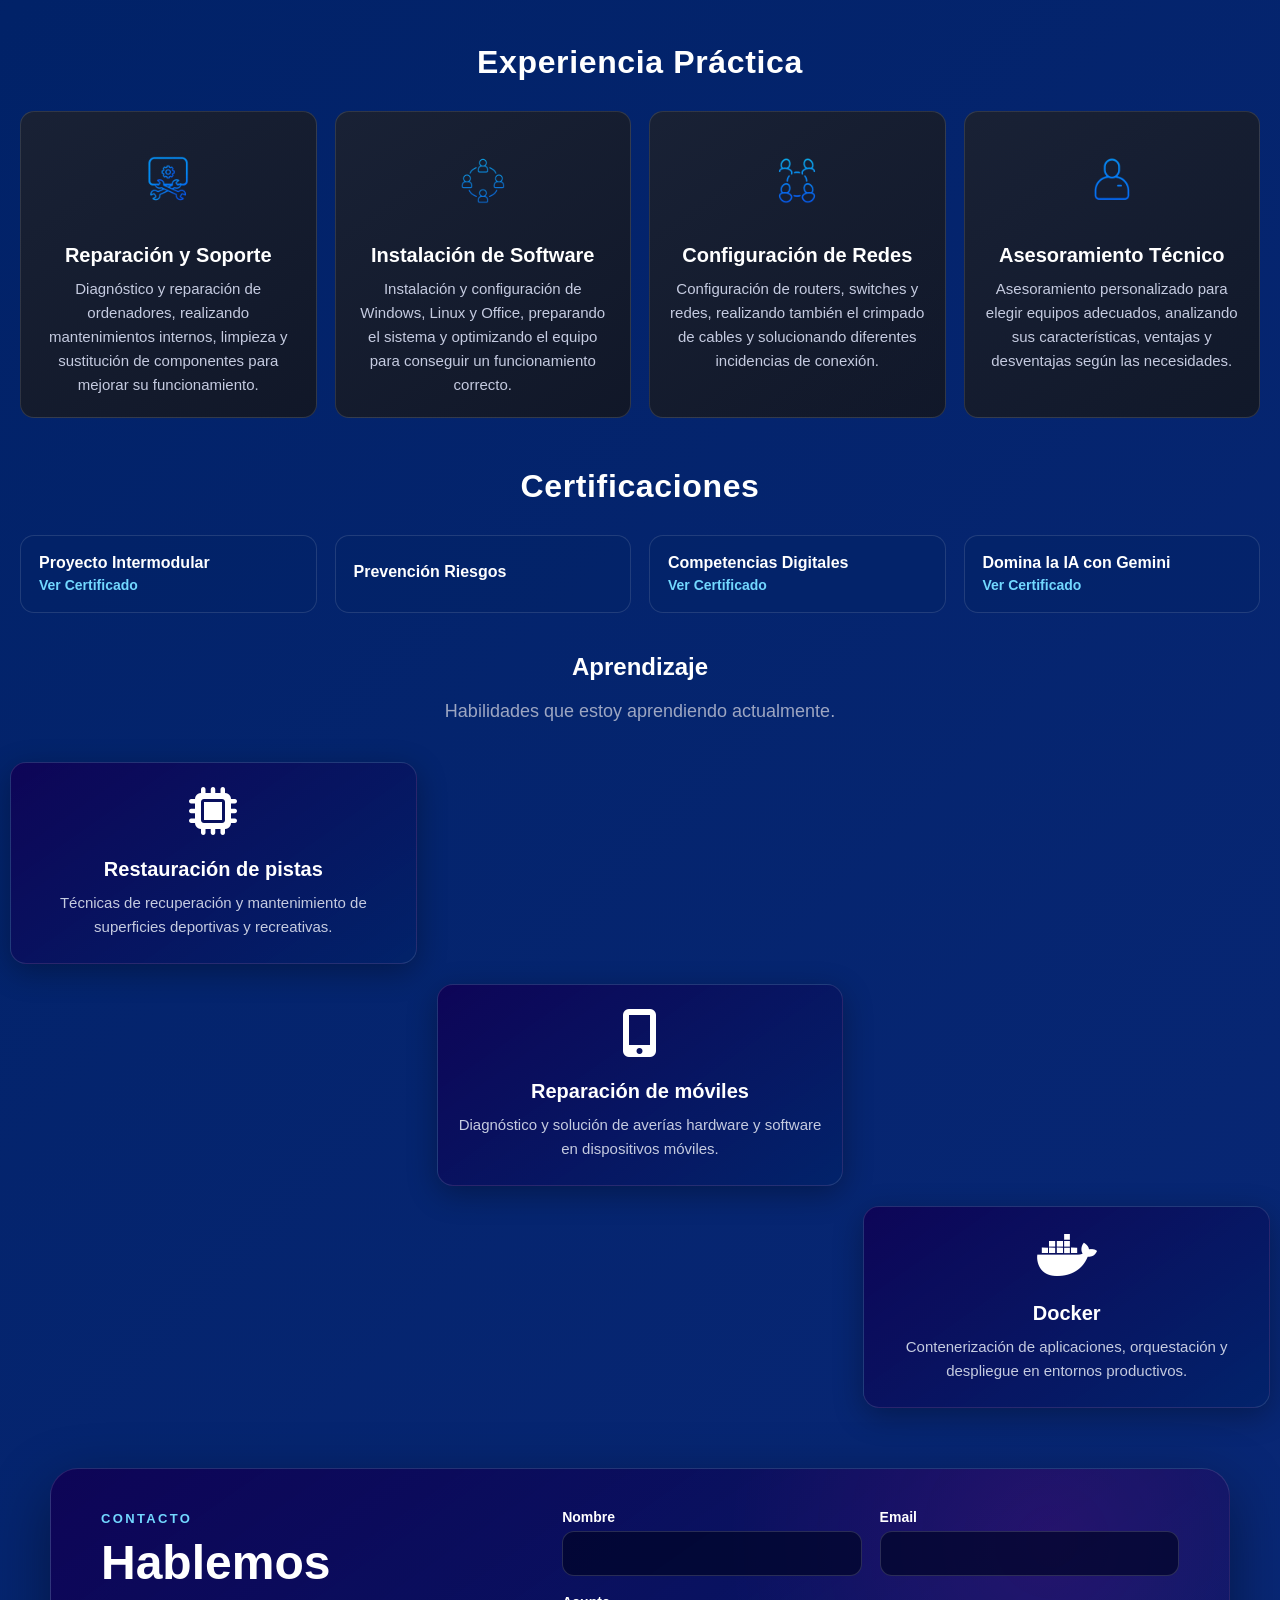
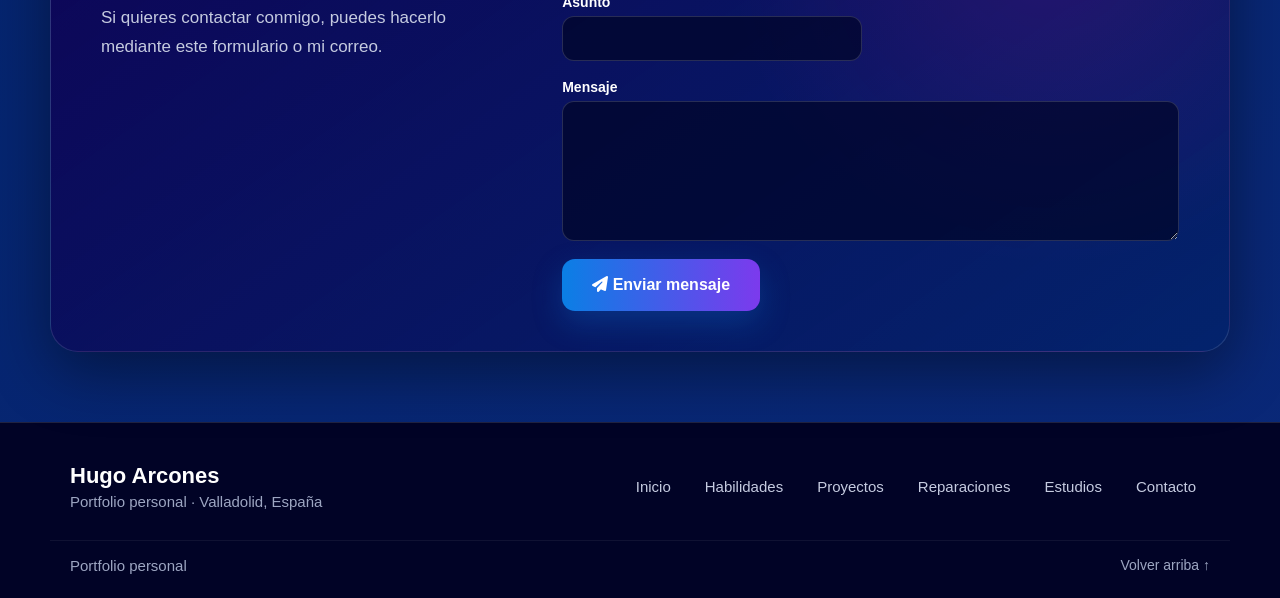
==== commit 7ee9f53e: "Update index.html" ====
--- a/index.html
+++ b/index.html
@@ -3,8 +3,8 @@
 <head>
 <meta charset="UTF-8">
 <meta name="viewport" content="width=device-width, initial-scale=1.0">
-<title>Hugo Arcones Martínez — Portfolio</title>
-<meta name="description" content="Portfolio de Hugo Arcones Martínez, estudiante de SMR en Valladolid. Sistemas, redes, PowerShell y desarrollo web.">
+<title>Hugo Arcones Portfolio</title>
+<meta name="description" content="Portfolio de Hugo Arcones , estudiante de SMR en Valladolid. Sistemas, redes, PowerShell y desarrollo web.">
 <link rel="stylesheet" href="estilos.css">
 <link rel="stylesheet" href="https://cdnjs.cloudflare.com/ajax/libs/font-awesome/6.5.1/css/all.min.css">
 </head>
@@ -108,7 +108,7 @@
 <h1 class="TituloprincipalTecnologías">Tecnologias y Herramientas</h1>
     <p class="SubtituloReparaciones">Tecnologías y Herramientas que manejo.</p>  
 
-<section id="Tecnologias">
+section id="Tecnologias">
 
     <div class="Tecnologias">
         <div class="TecnologiasTrack">
@@ -116,198 +116,253 @@
             <div class="GridTecnologias">
                 <img class="ImágenTecnologias" src="IMAGENES/HTML Logo.png" alt="Logo de HTML" loading="lazy" decoding="async" width="120" height="120">
                 <h1 class="TituloTecnologias">HTML5</h1>
+                <p class="TituloTecnologias">Avanzado </p>
+            </div>
+            <div class="GridTecnologias">
+                <img class="ImágenTecnologias" src="IMAGENES/Css Logo.webp" alt="Logo de CSS" loading="lazy" decoding="async" width="120" height="120">
+                <p class="TituloTecnologias">Intermedio </p>
+                <h1>CSS3</h1>
+            </div>
+            <div class="GridTecnologias">
+                <img class="ImágenTecnologias" src="IMAGENES/Powershell Logo.webp" alt="Logo de PowerShell" loading="lazy" decoding="async" width="120" height="120">
+                 <p class="TituloTecnologias">Intermedio </p>
+                <h1>PowerShell</h1>
+            </div>
+            <div class="GridTecnologias">
+                <img class="ImágenTecnologias" src="IMAGENES/Bash Logo.webp" alt="Logo de Bash" loading="lazy" decoding="async" width="120" height="120">
+                <p class="TituloTecnologias">Básico </p>
+                <h1>Bash</h1>
+            </div>
+            <div class="GridTecnologias">
+                <img class="ImágenTecnologias" src="IMAGENES/Linux Logo.webp" alt="Logo de Linux" loading="lazy" decoding="async" width="120" height="120">
+             <p class="TituloTecnologias">Intermedio </p>
+                <h1>Linux</h1>
+            </div>
+            <div class="GridTecnologias">
+                <img class="ImágenTecnologias" src="IMAGENES/Logo Office.webp" alt="Logo de Office" loading="lazy" decoding="async" width="120" height="120">
+                <h1>Office</h1>
+                 <p class="TituloTecnologias">Intermedio </p>
+            </div>
+            <div class="GridTecnologias">
+                <img class="ImágenTecnologias" src="IMAGENES/Windows Logo.webp" alt="Logo de Windows" loading="lazy" decoding="async" width="120" height="120">
+                <p class="TituloTecnologias">Intermedio </p>
+                <h1>Windows</h1>
+            </div>
+            <div class="GridTecnologias">
+                <img class="ImágenTecnologias" src="IMAGENES/Logo Apache.webp" alt="Logo de Apache">
+                <p class="TituloTecnologias">Básico </p>
+                <h1>Apache</h1>
+            </div>
+            <div class="GridTecnologias">
+                <img class="ImágenTecnologias" src="IMAGENES/Pi-Hole Logo.webp" alt="Logo de Pi-Hole">
+                <p class="TituloTecnologias">Básico </p>
+                <h1>Pi-Hole</h1>
+            </div>
+            <div class="GridTecnologias">
+                <img class="ImágenTecnologias" src="IMAGENES/Logo GitHub.png " alt="Logo de GitHub">
+                <p class="TituloTecnologias">Básico </p>
+                <h1>GitHub</h1>
+            </div>
+            <div class="GridTecnologias">
+                <img class="ImágenTecnologias" src="IMAGENES/Vs-Code Logo.webp " alt="Logo de Vs-Code">
+                 <p class="TituloTecnologias">Básico </p>
+                <h1>Vs-Code</h1>
+            </div>
+            <div class="GridTecnologias">
+                <img class="ImágenTecnologias" src="IMAGENES/Vmware Logo.webp  " alt="Logo de Vmware">
+                <h1>VMware</h1>
+                <p class="TituloTecnologias">Básico </p>
+            </div>
+            <div class="GridTecnologias">
+                <img class="ImágenTecnologias" src="IMAGENES/VirtualboxLogo.png  " alt="Logo de Vmware">
+                <h1>VirtualBox</h1>
+                <p class="TituloTecnologias">Intermedio </p>
+            </div>
+            <div class="GridTecnologias">
+                <img class="ImágenTecnologias" src="IMAGENES/Reparaciones.webp  " alt="Imagen Reperacion Portatil" loading="lazy" decoding="async" width="120" height="120">
+                <h1>Reparaciones</h1>
+                <p class="TituloTecnologias">Intermedio </p>
+
+            </div>
+            <div class="GridTecnologias">
+                <img class="ImágenTecnologias" src="IMAGENES/Montaje Equipos.webp   " alt="Logo de Montaje">
+                <h1>Montaje</h1>
+                <p class="TituloTecnologias">Intermedio </p>
+
+            </div>
+            <div class="GridTecnologias">
+                <img class="ImágenTecnologias" src="IMAGENES/Logo Soldador.webp    " alt="Logo de Soldador">
+                <h1>Soldadura</h1>
+                <p class="TituloTecnologias">Intermedio </p>
+            </div>
+
+            <div class="GridTecnologias">
+                <img class="ImágenTecnologias" src="IMAGENES/Javascript Logo.png   " alt="Logo de JavaScript">
+                <h1>JavaScript</h1>
+            <p class="TituloTecnologias">Básico </p>
+
+            </div>
+            <div class="GridTecnologias">
+                <img class="ImágenTecnologias" src="IMAGENES/Racks Imágen.webp      " alt="Imagenes de Racks">
+                <h1>Racks</h1>
+            <p class="TituloTecnologias">Intermedio </p>
+            </div>
+            <div class="GridTecnologias">
+                <img class="ImágenTecnologias" src="IMAGENES/Cableado Logo.webp  " alt="Logo de Cableado">
+                <h1>Cableado</h1>
+                <p class="TituloTecnologias">Intermedio </p>
+
+            </div>
+
+            <div class="GridTecnologias">
+                <img class="ImágenTecnologias" src="IMAGENES/Cisco Logo.webp    " alt="Logo de Cisco">
+                <h1>Cisco</h1>
+                <p class="TituloTecnologias">Básico </p>
+            </div>
+            <div class="GridTecnologias">
+                <img class="ImágenTecnologias" src="IMAGENES/Raspberry-pi Logo.webp     " alt="Logo de Raspberry">
+                <h1>Raspberry</h1>
+                <p class="TituloTecnologias">Básico </p>
+
+            </div>
+            <div class="GridTecnologias">
+                <img class="ImágenTecnologias" src="IMAGENES/Nginx Logo.webp    " alt="Logo de Nginx">
+                <h1>Nginx</h1>
+                <p class="TituloTecnologias">Básico </p>
+            </div>
+            <div class="GridTecnologias">
+                <img class="ImágenTecnologias" src="IMAGENES/Imagenes Routers.webp      " alt="Imagenes de Routers">
+                <h1>Routers</h1>
+                <p class="TituloTecnologias">Intermedio </p>
+            </div>
+            <div class="GridTecnologias">
+                <img class="ImágenTecnologias" src="IMAGENES/Multimetro.webp       " alt="Imagen Multimetro">
+                <h1>Diagnóstico de hardware</h1>
+                <p class="TituloTecnologias">Básico</p>
+            </div>
+            <div class="GridTecnologias">
+                <img class="ImágenTecnologias" src="IMAGENES/HTML Logo.png" alt="Logo de HTML" loading="lazy" decoding="async" width="120" height="120">
+                <h1 class="TituloTecnologias">HTML5</h1>
             </div>
             <div class="GridTecnologias">
                 <img class="ImágenTecnologias" src="IMAGENES/Css Logo.webp" alt="Logo de CSS" loading="lazy" decoding="async" width="120" height="120">
                 <h1>CSS3</h1>
+                <p class="TituloTecnologias">Intermedio </p>
             </div>
             <div class="GridTecnologias">
                 <img class="ImágenTecnologias" src="IMAGENES/Powershell Logo.webp" alt="Logo de PowerShell" loading="lazy" decoding="async" width="120" height="120">
                 <h1>PowerShell</h1>
+                <p class="TituloTecnologias">Intermedio </p>
             </div>
             <div class="GridTecnologias">
                 <img class="ImágenTecnologias" src="IMAGENES/Bash Logo.webp" alt="Logo de Bash" loading="lazy" decoding="async" width="120" height="120">
                 <h1>Bash</h1>
+                <p class="TituloTecnologias">Básico </p>
             </div>
             <div class="GridTecnologias">
                 <img class="ImágenTecnologias" src="IMAGENES/Linux Logo.webp" alt="Logo de Linux" loading="lazy" decoding="async" width="120" height="120">
                 <h1>Linux</h1>
+                <p class="TituloTecnologias">Intermedio </p>
             </div>
             <div class="GridTecnologias">
                 <img class="ImágenTecnologias" src="IMAGENES/Logo Office.webp" alt="Logo de Office" loading="lazy" decoding="async" width="120" height="120">
                 <h1>Office</h1>
+                <p class="TituloTecnologias">Intermedio </p>
             </div>
             <div class="GridTecnologias">
                 <img class="ImágenTecnologias" src="IMAGENES/Windows Logo.webp" alt="Logo de Windows" loading="lazy" decoding="async" width="120" height="120">
                 <h1>Windows</h1>
+                <p class="TituloTecnologias">Intermedio </p>
             </div>
             <div class="GridTecnologias">
                 <img class="ImágenTecnologias" src="IMAGENES/Logo Apache.webp" alt="Logo de Apache">
                 <h1>Apache</h1>
+                <p class="TituloTecnologias">Básico </p>
             </div>
             <div class="GridTecnologias">
                 <img class="ImágenTecnologias" src="IMAGENES/Pi-Hole Logo.webp" alt="Logo de Pi-Hole">
                 <h1>Pi-Hole</h1>
+                <p class="TituloTecnologias">Básico </p>
             </div>
             <div class="GridTecnologias">
                 <img class="ImágenTecnologias" src="IMAGENES/Logo GitHub.png " alt="Logo de GitHub">
                 <h1>GitHub</h1>
+                <p class="TituloTecnologias">Básico </p>
             </div>
             <div class="GridTecnologias">
                 <img class="ImágenTecnologias" src="IMAGENES/Vs-Code Logo.webp " alt="Logo de Vs-Code">
                 <h1>Vs-Code</h1>
+                <p class="TituloTecnologias">Básico </p>
             </div>
             <div class="GridTecnologias">
                 <img class="ImágenTecnologias" src="IMAGENES/Vmware Logo.webp  " alt="Logo de Vmware">
                 <h1>VMware</h1>
+                <p class="TituloTecnologias">Básico </p>
             </div>
             <div class="GridTecnologias">
                 <img class="ImágenTecnologias" src="IMAGENES/VirtualboxLogo.png  " alt="Logo de Vmware">
                 <h1>VirtualBox</h1>
+                <p class="TituloTecnologias">Intermedio </p>
             </div>
             <div class="GridTecnologias">
                 <img class="ImágenTecnologias" src="IMAGENES/Reparaciones.webp  " alt="Imagen Reperacion Portatil" loading="lazy" decoding="async" width="120" height="120">
                 <h1>Reparaciones</h1>
+                <p class="TituloTecnologias">Intermedio </p>
             </div>
             <div class="GridTecnologias">
                 <img class="ImágenTecnologias" src="IMAGENES/Montaje Equipos.webp   " alt="Logo de Montaje">
                 <h1>Montaje</h1>
+                <p class="TituloTecnologias">Intermedio </p>
             </div>
             <div class="GridTecnologias">
                 <img class="ImágenTecnologias" src="IMAGENES/Logo Soldador.webp    " alt="Logo de Soldador">
                 <h1>Soldadura</h1>
+                <p class="TituloTecnologias">Intermedio </p>
             </div>
             <div class="GridTecnologias">
                 <img class="ImágenTecnologias" src="IMAGENES/Javascript Logo.png   " alt="Logo de JavaScript">
                 <h1>JavaScript</h1>
+                <p class="TituloTecnologias">Básico </p>
             </div>
             <div class="GridTecnologias">
                 <img class="ImágenTecnologias" src="IMAGENES/Racks Imágen.webp      " alt="Imagenes de Racks">
                 <h1>Racks</h1>
+                <p class="TituloTecnologias">Intermedio </p>
             </div>
             <div class="GridTecnologias">
                 <img class="ImágenTecnologias" src="IMAGENES/Cableado Logo.webp  " alt="Logo de Cableado">
                 <h1>Cableado</h1>
+                <p class="TituloTecnologias">Intermedio </p>
             </div>
             <div class="GridTecnologias">
                 <img class="ImágenTecnologias" src="IMAGENES/Cisco Logo.webp    " alt="Logo de Cisco">
                 <h1>Cisco</h1>
+                <p class="TituloTecnologias">Básico </p>
             </div>
             <div class="GridTecnologias">
                 <img class="ImágenTecnologias" src="IMAGENES/Raspberry-pi Logo.webp     " alt="Logo de Raspberry">
                 <h1>Raspberry</h1>
+                <p class="TituloTecnologias">Básico </p>
             </div>
             <div class="GridTecnologias">
                 <img class="ImágenTecnologias" src="IMAGENES/Nginx Logo.webp    " alt="Logo de Nginx">
                 <h1>Nginx</h1>
+                <p class="TituloTecnologias">Básico </p>
             </div>
             <div class="GridTecnologias">
                 <img class="ImágenTecnologias" src="IMAGENES/Imagenes Routers.webp      " alt="Imagenes de Routers">
                 <h1>Routers</h1>
+                <p class="TituloTecnologias">Intermedio </p>
             </div>
             <div class="GridTecnologias">
                 <img class="ImágenTecnologias" src="IMAGENES/Multimetro.webp       " alt="Imagen Multimetro">
                 <h1>Diagnóstico de hardware</h1>
-            </div>
-            <div class="GridTecnologias">
-                <img class="ImágenTecnologias" src="IMAGENES/HTML Logo.png" alt="Logo de HTML" loading="lazy" decoding="async" width="120" height="120">
-                <h1 class="TituloTecnologias">HTML5</h1>
-            </div>
-            <div class="GridTecnologias">
-                <img class="ImágenTecnologias" src="IMAGENES/Css Logo.webp" alt="Logo de CSS" loading="lazy" decoding="async" width="120" height="120">
-                <h1>CSS3</h1>
-            </div>
-            <div class="GridTecnologias">
-                <img class="ImágenTecnologias" src="IMAGENES/Powershell Logo.webp" alt="Logo de PowerShell" loading="lazy" decoding="async" width="120" height="120">
-                <h1>PowerShell</h1>
-            </div>
-            <div class="GridTecnologias">
-                <img class="ImágenTecnologias" src="IMAGENES/Bash Logo.webp" alt="Logo de Bash" loading="lazy" decoding="async" width="120" height="120">
-                <h1>Bash</h1>
-            </div>
-            <div class="GridTecnologias">
-                <img class="ImágenTecnologias" src="IMAGENES/Linux Logo.webp" alt="Logo de Linux" loading="lazy" decoding="async" width="120" height="120">
-                <h1>Linux</h1>
-            </div>
-            <div class="GridTecnologias">
-                <img class="ImágenTecnologias" src="IMAGENES/Logo Office.webp" alt="Logo de Office" loading="lazy" decoding="async" width="120" height="120">
-                <h1>Office</h1>
-            </div>
-            <div class="GridTecnologias">
-                <img class="ImágenTecnologias" src="IMAGENES/Windows Logo.webp" alt="Logo de Windows" loading="lazy" decoding="async" width="120" height="120">
-                <h1>Windows</h1>
-            </div>
-            <div class="GridTecnologias">
-                <img class="ImágenTecnologias" src="IMAGENES/Logo Apache.webp" alt="Logo de Apache">
-                <h1>Apache</h1>
-            </div>
-            <div class="GridTecnologias">
-                <img class="ImágenTecnologias" src="IMAGENES/Pi-Hole Logo.webp" alt="Logo de Pi-Hole">
-                <h1>Pi-Hole</h1>
-            </div>
-            <div class="GridTecnologias">
-                <img class="ImágenTecnologias" src="IMAGENES/Logo GitHub.png " alt="Logo de GitHub">
-                <h1>GitHub</h1>
-            </div>
-            <div class="GridTecnologias">
-                <img class="ImágenTecnologias" src="IMAGENES/Vs-Code Logo.webp " alt="Logo de Vs-Code">
-                <h1>Vs-Code</h1>
-            </div>
-            <div class="GridTecnologias">
-                <img class="ImágenTecnologias" src="IMAGENES/Vmware Logo.webp  " alt="Logo de Vmware">
-                <h1>VMware</h1>
-            </div>
-            <div class="GridTecnologias">
-                <img class="ImágenTecnologias" src="IMAGENES/VirtualboxLogo.png  " alt="Logo de Vmware">
-                <h1>VirtualBox</h1>
-            </div>
-            <div class="GridTecnologias">
-                <img class="ImágenTecnologias" src="IMAGENES/Reparaciones.webp  " alt="Imagen Reperacion Portatil" loading="lazy" decoding="async" width="120" height="120">
-                <h1>Reparaciones</h1>
-            </div>
-            <div class="GridTecnologias">
-                <img class="ImágenTecnologias" src="IMAGENES/Montaje Equipos.webp   " alt="Logo de Montaje">
-                <h1>Montaje</h1>
-            </div>
-            <div class="GridTecnologias">
-                <img class="ImágenTecnologias" src="IMAGENES/Logo Soldador.webp    " alt="Logo de Soldador">
-                <h1>Soldadura</h1>
-            </div>
-            <div class="GridTecnologias">
-                <img class="ImágenTecnologias" src="IMAGENES/Javascript Logo.png   " alt="Logo de JavaScript">
-                <h1>JavaScript</h1>
-            </div>
-            <div class="GridTecnologias">
-                <img class="ImágenTecnologias" src="IMAGENES/Racks Imágen.webp      " alt="Imagenes de Racks">
-                <h1>Racks</h1>
-            </div>
-            <div class="GridTecnologias">
-                <img class="ImágenTecnologias" src="IMAGENES/Cableado Logo.webp  " alt="Logo de Cableado">
-                <h1>Cableado</h1>
-            </div>
-            <div class="GridTecnologias">
-                <img class="ImágenTecnologias" src="IMAGENES/Cisco Logo.webp    " alt="Logo de Cisco">
-                <h1>Cisco</h1>
-            </div>
-            <div class="GridTecnologias">
-                <img class="ImágenTecnologias" src="IMAGENES/Raspberry-pi Logo.webp     " alt="Logo de Raspberry">
-                <h1>Raspberry</h1>
-            </div>
-            <div class="GridTecnologias">
-                <img class="ImágenTecnologias" src="IMAGENES/Nginx Logo.webp    " alt="Logo de Nginx">
-                <h1>Nginx</h1>
-            </div>
-            <div class="GridTecnologias">
-                <img class="ImágenTecnologias" src="IMAGENES/Imagenes Routers.webp      " alt="Imagenes de Routers">
-                <h1>Routers</h1>
-            </div>
-            <div class="GridTecnologias">
-                <img class="ImágenTecnologias" src="IMAGENES/Multimetro.webp       " alt="Imagen Multimetro">
-                <h1>Diagnóstico de hardware</h1>
-            </div>
-        </div>
-    </div>
-</section>
+                <p class="TituloTecnologias">Básico </p>
+            </div>
+        </div>
+    </div>
+</section>
+
 
 <div class="ContenedorBotonTecnologias">
     <a href="BotonTecnologías.html" class="BotonTecnologias">
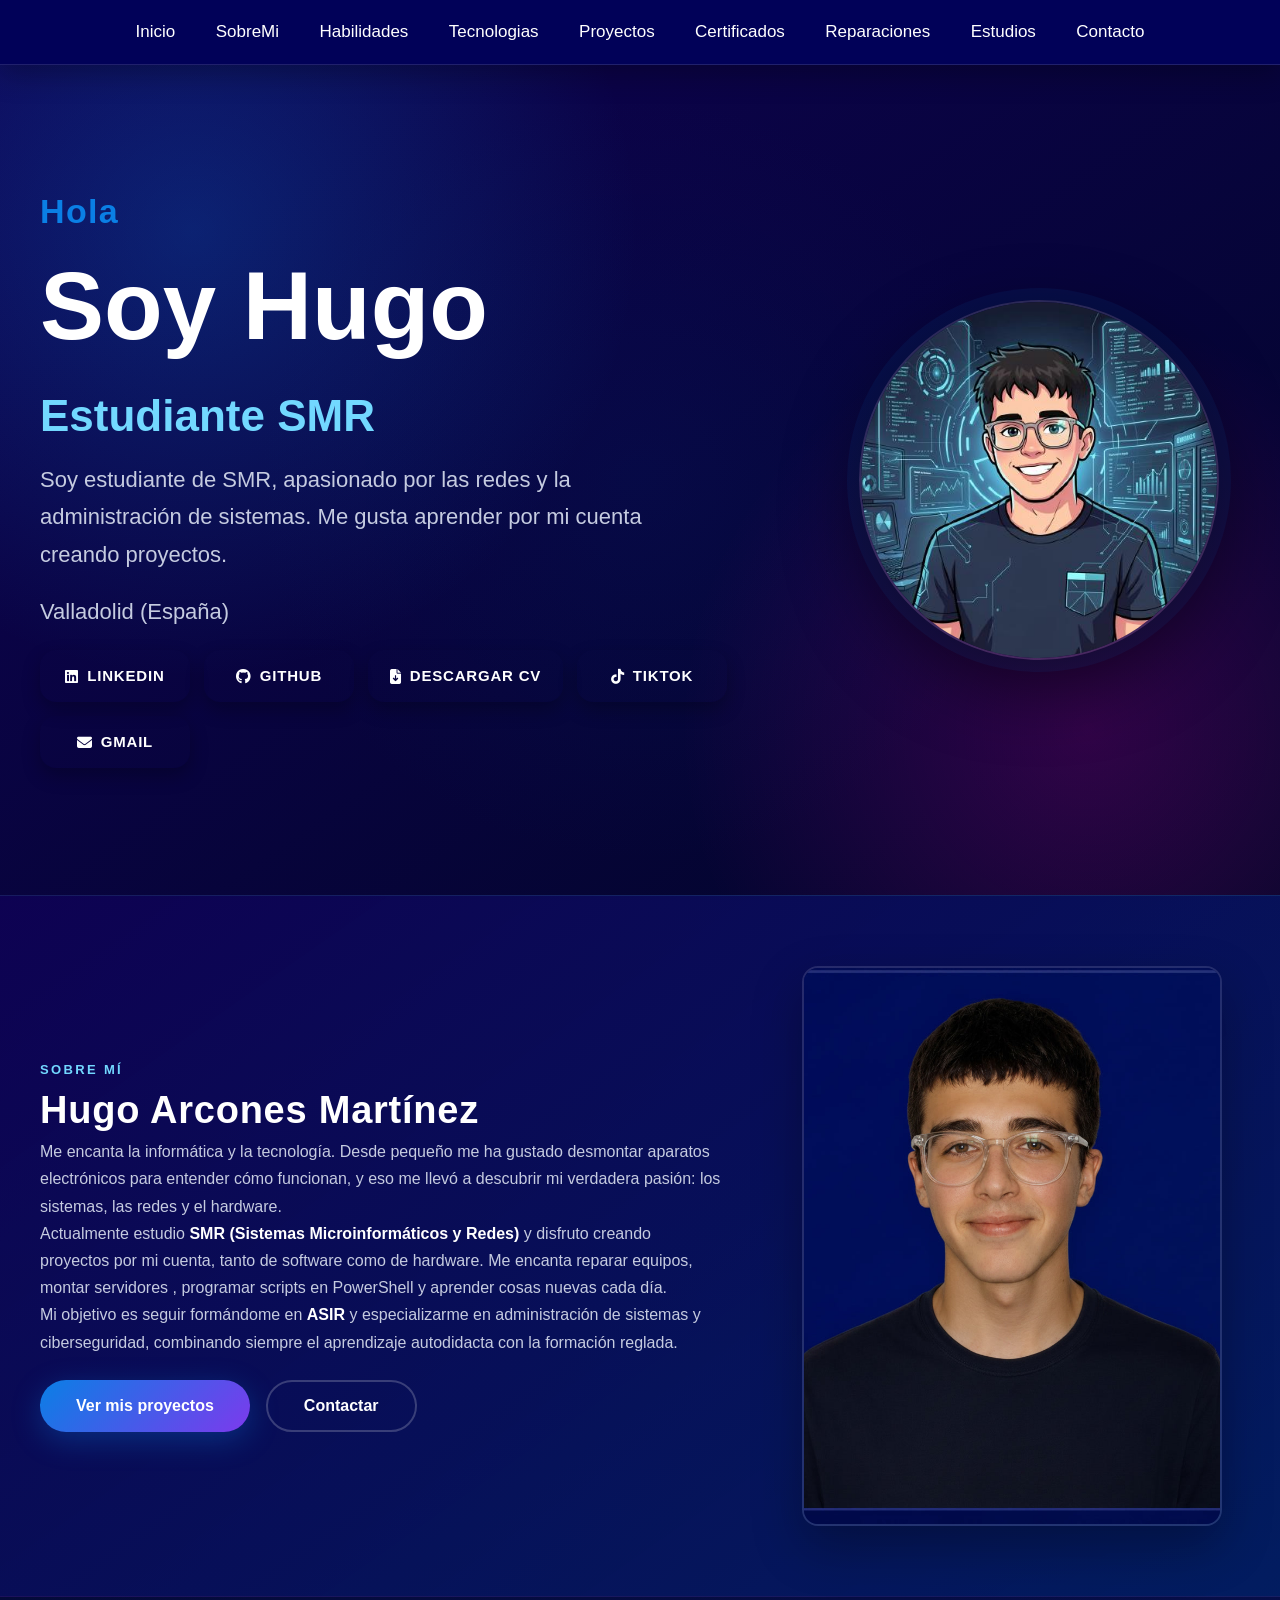
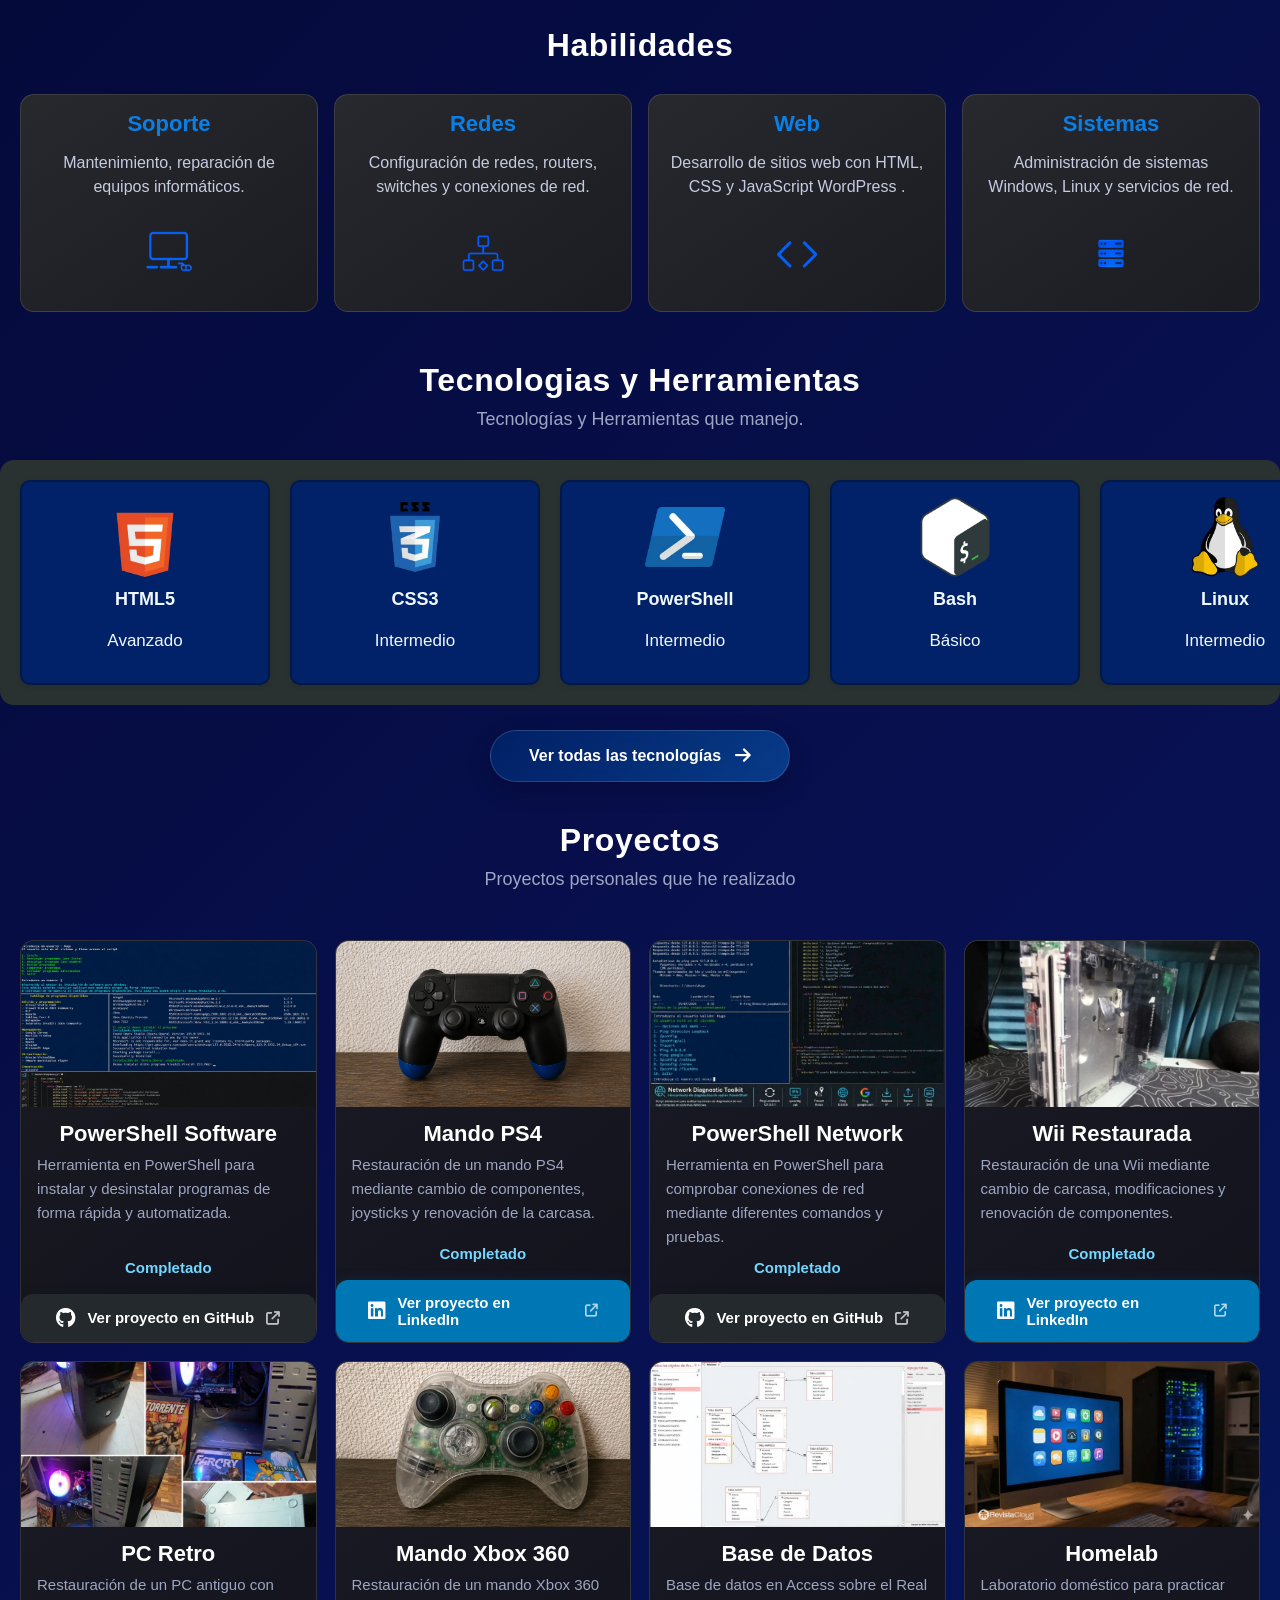
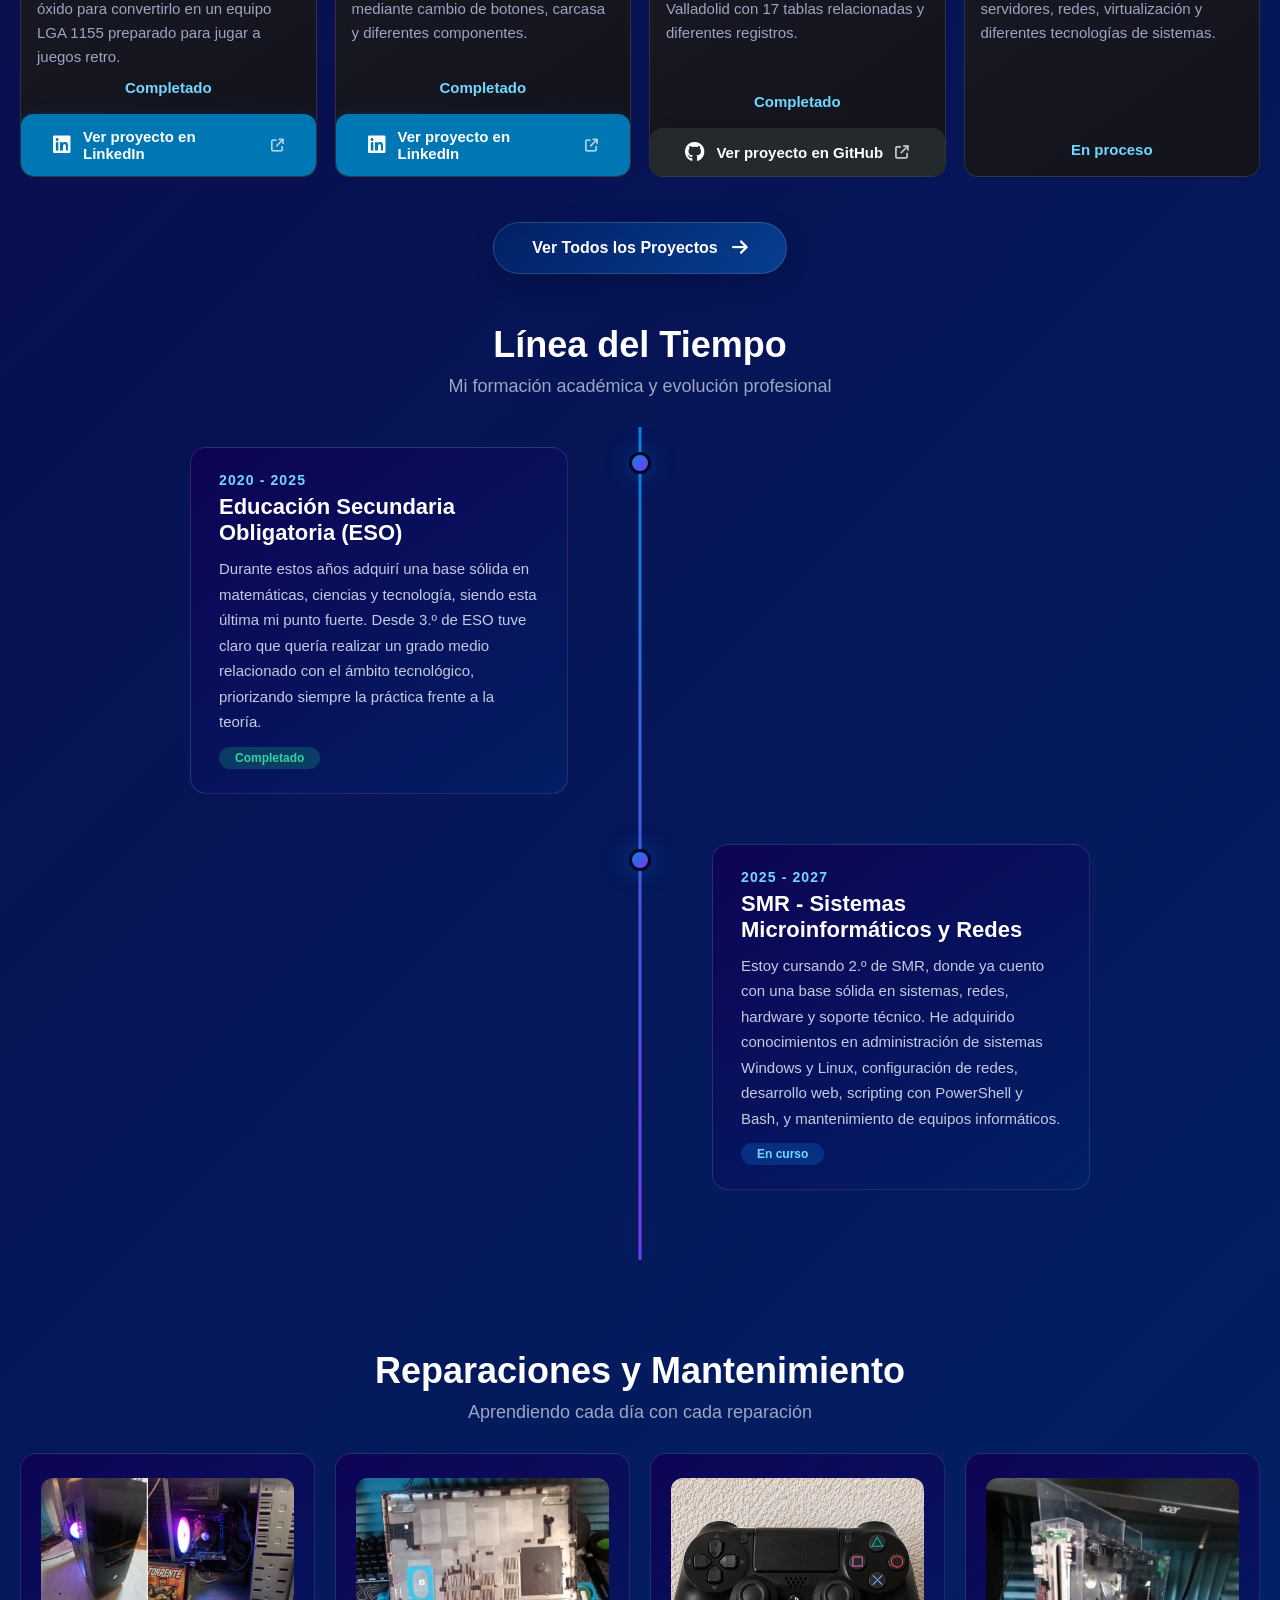
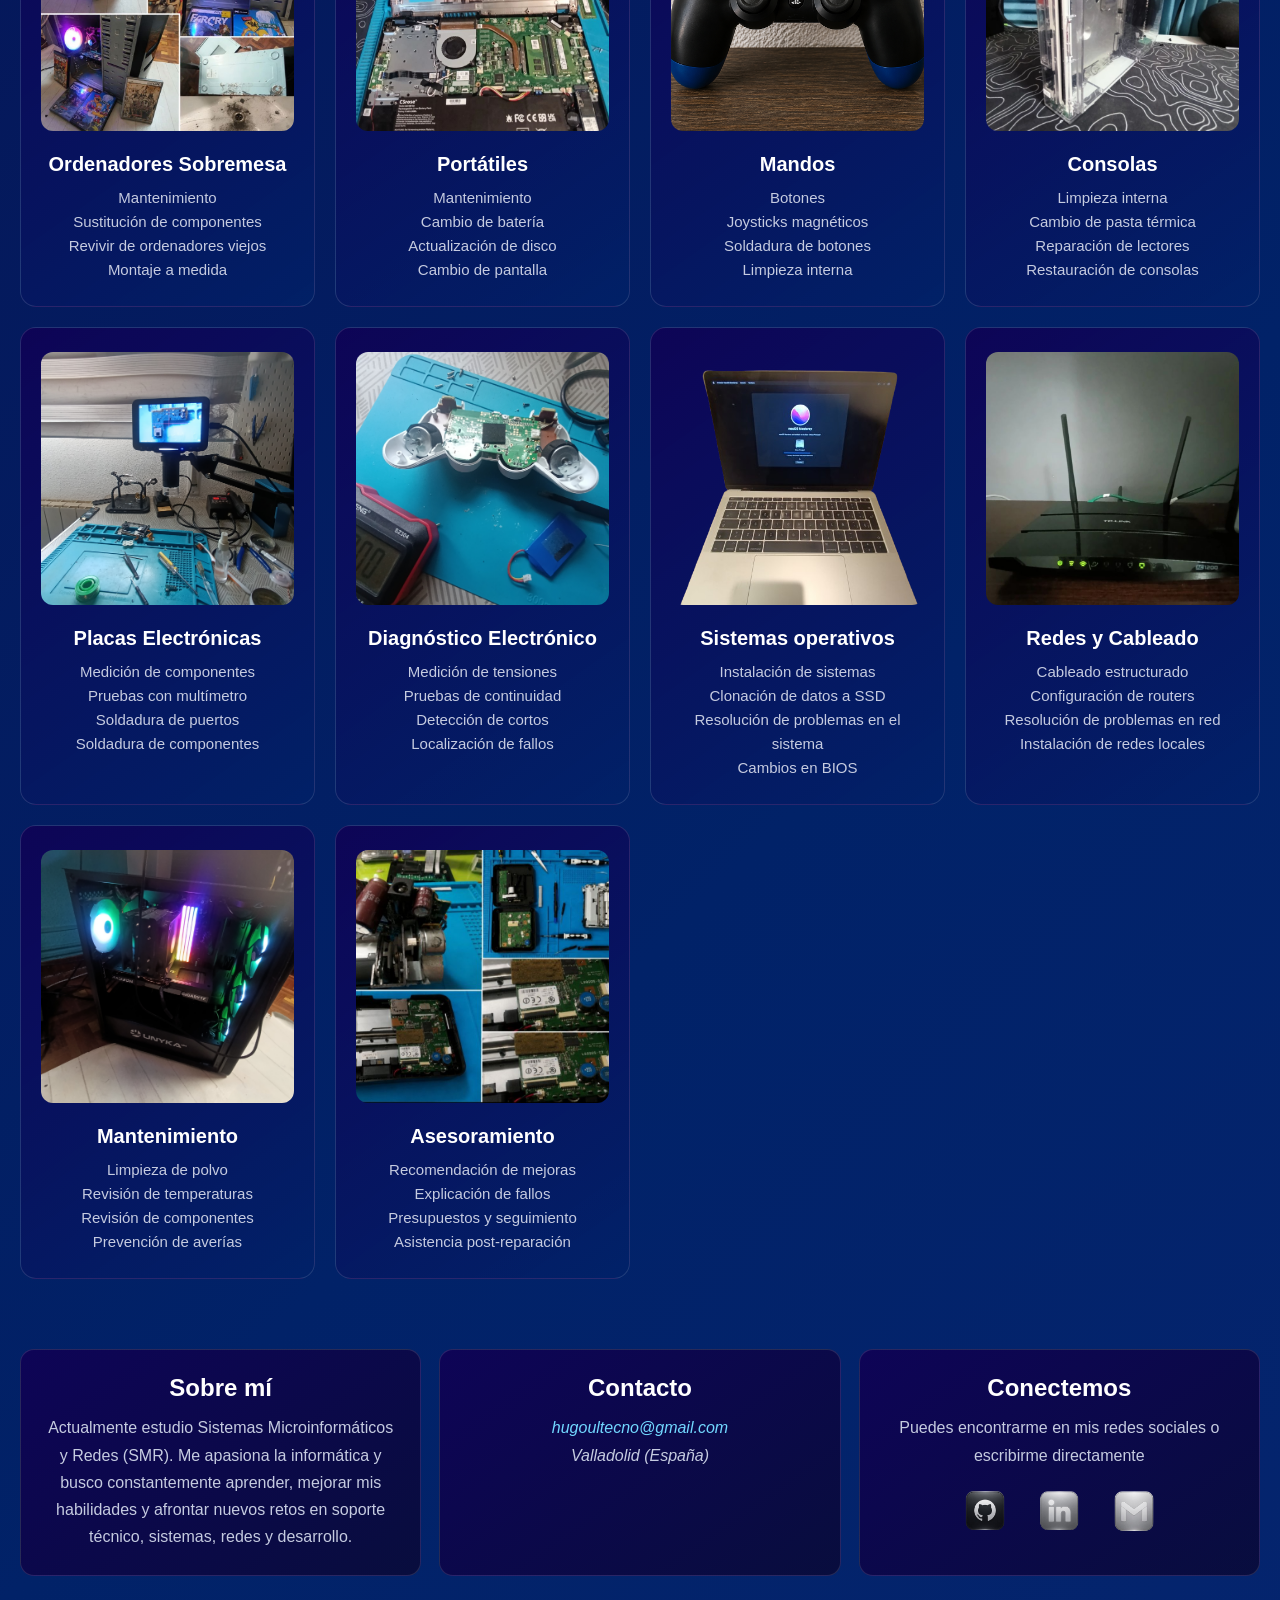
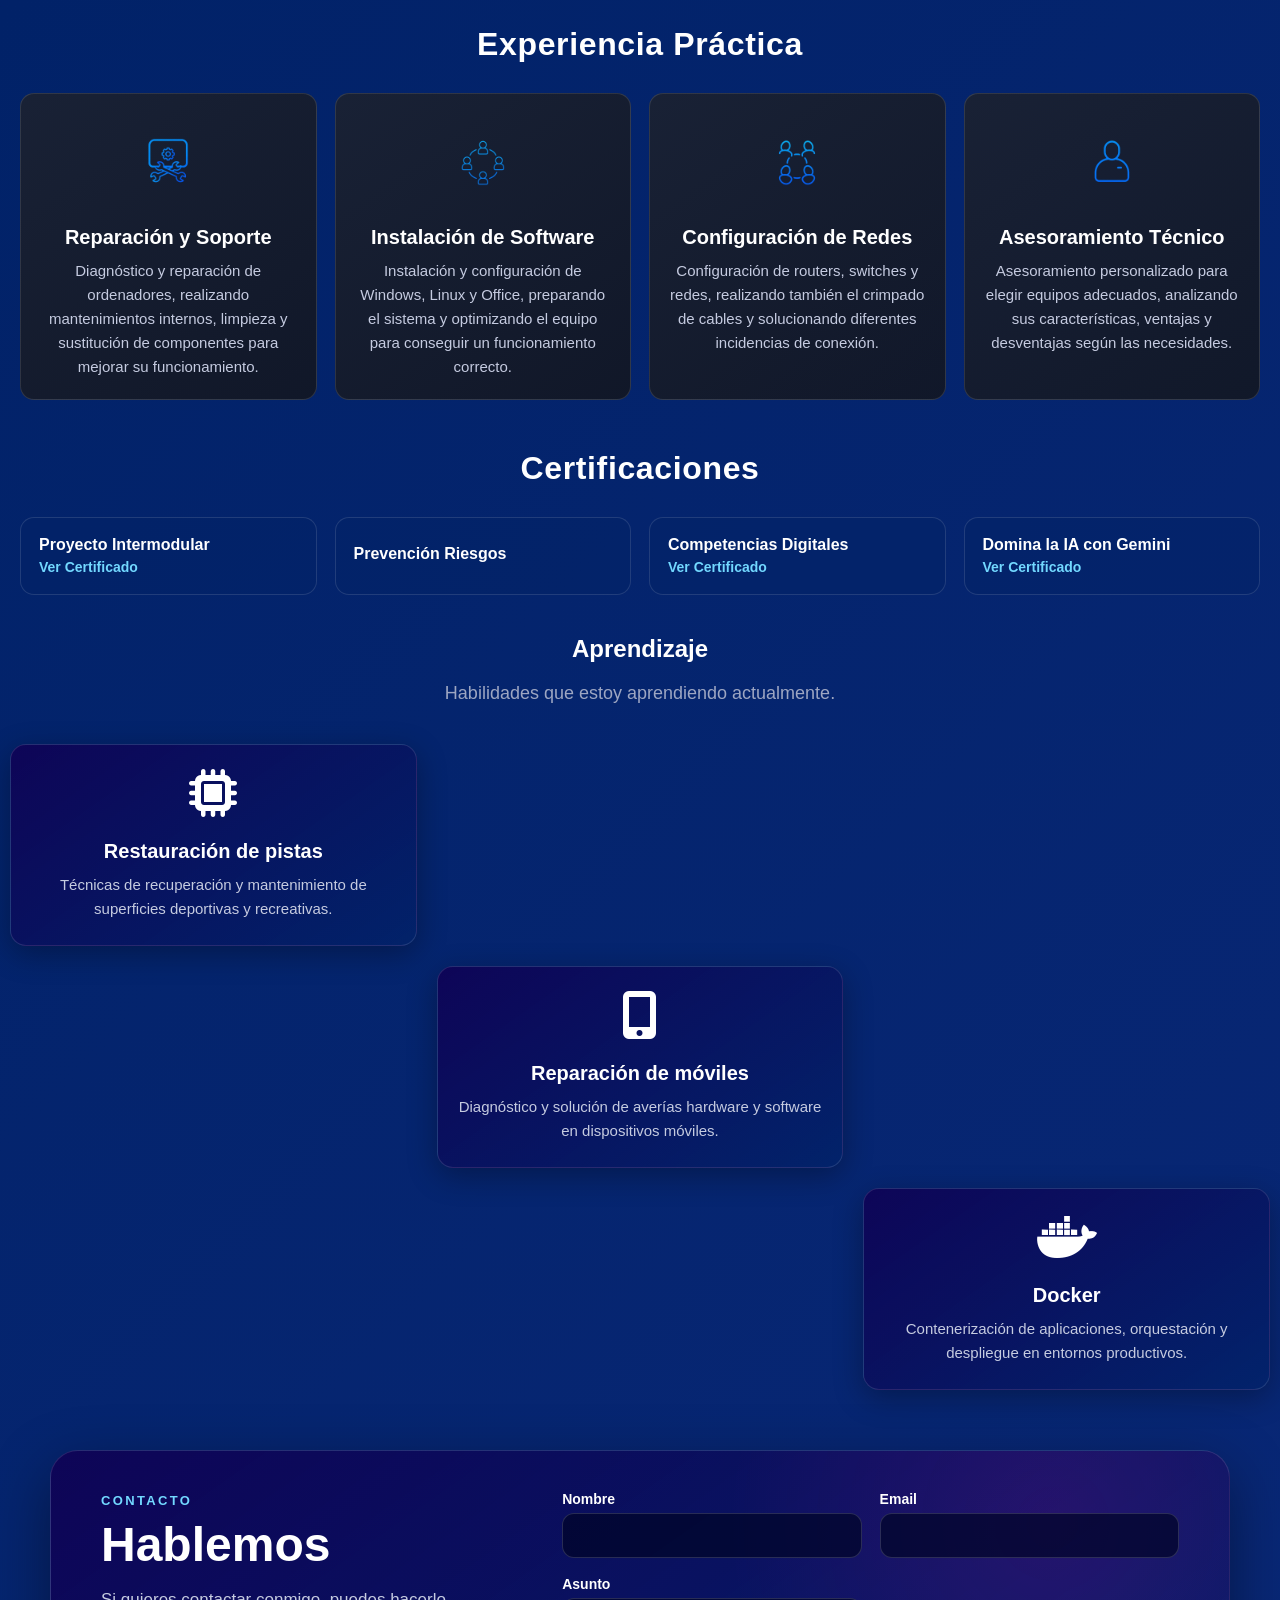
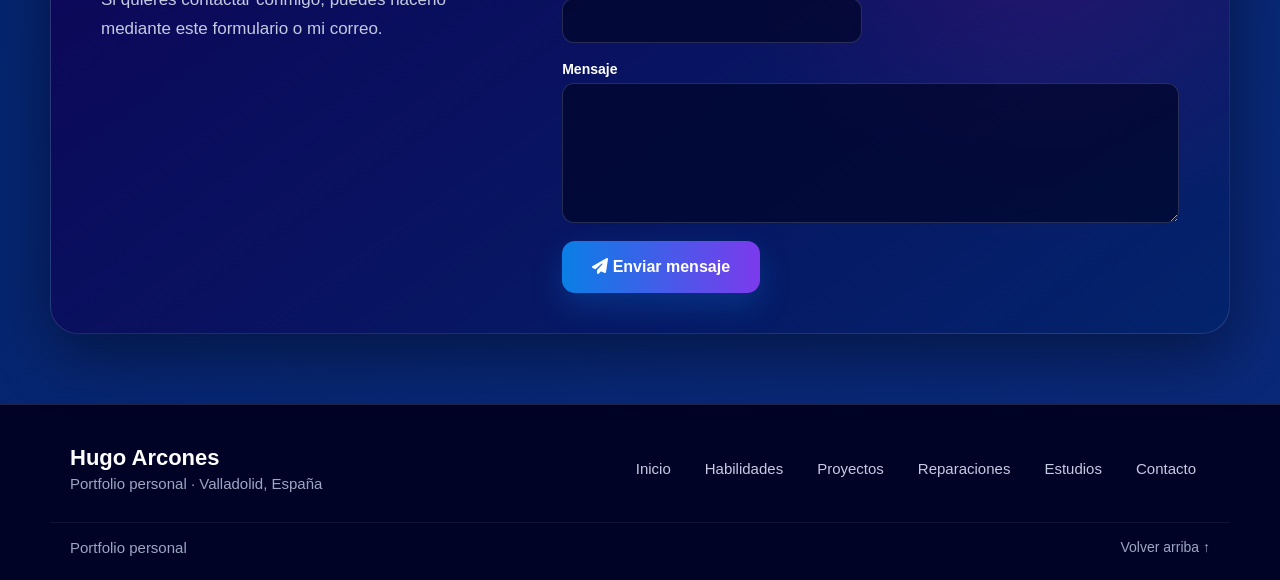
==== commit 0cf1c291: "Update index.html" ====
--- a/index.html
+++ b/index.html
@@ -107,8 +107,7 @@
 
 <h1 class="TituloprincipalTecnologías">Tecnologias y Herramientas</h1>
     <p class="SubtituloReparaciones">Tecnologías y Herramientas que manejo.</p>  
-
-section id="Tecnologias">
+<section id="Tecnologias">
 
     <div class="Tecnologias">
         <div class="TecnologiasTrack">
@@ -120,249 +119,242 @@
             </div>
             <div class="GridTecnologias">
                 <img class="ImágenTecnologias" src="IMAGENES/Css Logo.webp" alt="Logo de CSS" loading="lazy" decoding="async" width="120" height="120">
-                <p class="TituloTecnologias">Intermedio </p>
-                <h1>CSS3</h1>
+                <h1 class="TituloTecnologias">CSS3</h1>
+                <p class="TituloTecnologias">Intermedio </p>
             </div>
             <div class="GridTecnologias">
                 <img class="ImágenTecnologias" src="IMAGENES/Powershell Logo.webp" alt="Logo de PowerShell" loading="lazy" decoding="async" width="120" height="120">
-                 <p class="TituloTecnologias">Intermedio </p>
-                <h1>PowerShell</h1>
+                <h1 class="TituloTecnologias">PowerShell</h1>
+                <p class="TituloTecnologias">Intermedio </p>
             </div>
             <div class="GridTecnologias">
                 <img class="ImágenTecnologias" src="IMAGENES/Bash Logo.webp" alt="Logo de Bash" loading="lazy" decoding="async" width="120" height="120">
-                <p class="TituloTecnologias">Básico </p>
-                <h1>Bash</h1>
+                <h1 class="TituloTecnologias">Bash</h1>
+                <p class="TituloTecnologias">Básico </p>
             </div>
             <div class="GridTecnologias">
                 <img class="ImágenTecnologias" src="IMAGENES/Linux Logo.webp" alt="Logo de Linux" loading="lazy" decoding="async" width="120" height="120">
-             <p class="TituloTecnologias">Intermedio </p>
-                <h1>Linux</h1>
+                <h1 class="TituloTecnologias">Linux</h1>
+                <p class="TituloTecnologias">Intermedio </p>
             </div>
             <div class="GridTecnologias">
                 <img class="ImágenTecnologias" src="IMAGENES/Logo Office.webp" alt="Logo de Office" loading="lazy" decoding="async" width="120" height="120">
-                <h1>Office</h1>
-                 <p class="TituloTecnologias">Intermedio </p>
+                <h1 class="TituloTecnologias">Office</h1>
+                <p class="TituloTecnologias">Intermedio </p>
             </div>
             <div class="GridTecnologias">
                 <img class="ImágenTecnologias" src="IMAGENES/Windows Logo.webp" alt="Logo de Windows" loading="lazy" decoding="async" width="120" height="120">
-                <p class="TituloTecnologias">Intermedio </p>
-                <h1>Windows</h1>
+                <h1 class="TituloTecnologias">Windows</h1>
+                <p class="TituloTecnologias">Intermedio </p>
             </div>
             <div class="GridTecnologias">
                 <img class="ImágenTecnologias" src="IMAGENES/Logo Apache.webp" alt="Logo de Apache">
-                <p class="TituloTecnologias">Básico </p>
-                <h1>Apache</h1>
+                <h1 class="TituloTecnologias">Apache</h1>
+                <p class="TituloTecnologias">Básico </p>
             </div>
             <div class="GridTecnologias">
                 <img class="ImágenTecnologias" src="IMAGENES/Pi-Hole Logo.webp" alt="Logo de Pi-Hole">
-                <p class="TituloTecnologias">Básico </p>
-                <h1>Pi-Hole</h1>
+                <h1 class="TituloTecnologias">Pi-Hole</h1>
+                <p class="TituloTecnologias">Básico </p>
             </div>
             <div class="GridTecnologias">
                 <img class="ImágenTecnologias" src="IMAGENES/Logo GitHub.png " alt="Logo de GitHub">
-                <p class="TituloTecnologias">Básico </p>
-                <h1>GitHub</h1>
+                <h1 class="TituloTecnologias">GitHub</h1>
+                <p class="TituloTecnologias">Básico </p>
             </div>
             <div class="GridTecnologias">
                 <img class="ImágenTecnologias" src="IMAGENES/Vs-Code Logo.webp " alt="Logo de Vs-Code">
-                 <p class="TituloTecnologias">Básico </p>
-                <h1>Vs-Code</h1>
+                <h1 class="TituloTecnologias">Vs-Code</h1>
+                <p class="TituloTecnologias">Básico </p>
             </div>
             <div class="GridTecnologias">
                 <img class="ImágenTecnologias" src="IMAGENES/Vmware Logo.webp  " alt="Logo de Vmware">
-                <h1>VMware</h1>
-                <p class="TituloTecnologias">Básico </p>
-            </div>
-            <div class="GridTecnologias">
-                <img class="ImágenTecnologias" src="IMAGENES/VirtualboxLogo.png  " alt="Logo de Vmware">
-                <h1>VirtualBox</h1>
+                <h1 class="TituloTecnologias">VMware</h1>
+                <p class="TituloTecnologias">Básico </p>
+            </div>
+            <div class="GridTecnologias">
+                <img class="ImágenTecnologias" src="IMAGENES/VirtualboxLogo.png  " alt="Logo de VirtualBox">
+                <h1 class="TituloTecnologias">VirtualBox</h1>
                 <p class="TituloTecnologias">Intermedio </p>
             </div>
             <div class="GridTecnologias">
                 <img class="ImágenTecnologias" src="IMAGENES/Reparaciones.webp  " alt="Imagen Reperacion Portatil" loading="lazy" decoding="async" width="120" height="120">
-                <h1>Reparaciones</h1>
-                <p class="TituloTecnologias">Intermedio </p>
-
+                <h1 class="TituloTecnologias">Reparaciones</h1>
+                <p class="TituloTecnologias">Intermedio </p>
             </div>
             <div class="GridTecnologias">
                 <img class="ImágenTecnologias" src="IMAGENES/Montaje Equipos.webp   " alt="Logo de Montaje">
-                <h1>Montaje</h1>
-                <p class="TituloTecnologias">Intermedio </p>
-
+                <h1 class="TituloTecnologias">Montaje</h1>
+                <p class="TituloTecnologias">Intermedio </p>
             </div>
             <div class="GridTecnologias">
                 <img class="ImágenTecnologias" src="IMAGENES/Logo Soldador.webp    " alt="Logo de Soldador">
-                <h1>Soldadura</h1>
-                <p class="TituloTecnologias">Intermedio </p>
-            </div>
-
+                <h1 class="TituloTecnologias">Soldadura</h1>
+                <p class="TituloTecnologias">Intermedio </p>
+            </div>
             <div class="GridTecnologias">
                 <img class="ImágenTecnologias" src="IMAGENES/Javascript Logo.png   " alt="Logo de JavaScript">
-                <h1>JavaScript</h1>
-            <p class="TituloTecnologias">Básico </p>
-
+                <h1 class="TituloTecnologias">JavaScript</h1>
+                <p class="TituloTecnologias">Básico </p>
             </div>
             <div class="GridTecnologias">
                 <img class="ImágenTecnologias" src="IMAGENES/Racks Imágen.webp      " alt="Imagenes de Racks">
-                <h1>Racks</h1>
-            <p class="TituloTecnologias">Intermedio </p>
+                <h1 class="TituloTecnologias">Racks</h1>
+                <p class="TituloTecnologias">Intermedio </p>
             </div>
             <div class="GridTecnologias">
                 <img class="ImágenTecnologias" src="IMAGENES/Cableado Logo.webp  " alt="Logo de Cableado">
-                <h1>Cableado</h1>
-                <p class="TituloTecnologias">Intermedio </p>
-
-            </div>
-
+                <h1 class="TituloTecnologias">Cableado</h1>
+                <p class="TituloTecnologias">Intermedio </p>
+            </div>
             <div class="GridTecnologias">
                 <img class="ImágenTecnologias" src="IMAGENES/Cisco Logo.webp    " alt="Logo de Cisco">
-                <h1>Cisco</h1>
+                <h1 class="TituloTecnologias">Cisco</h1>
                 <p class="TituloTecnologias">Básico </p>
             </div>
             <div class="GridTecnologias">
                 <img class="ImágenTecnologias" src="IMAGENES/Raspberry-pi Logo.webp     " alt="Logo de Raspberry">
-                <h1>Raspberry</h1>
-                <p class="TituloTecnologias">Básico </p>
-
+                <h1 class="TituloTecnologias">Raspberry</h1>
+                <p class="TituloTecnologias">Básico </p>
             </div>
             <div class="GridTecnologias">
                 <img class="ImágenTecnologias" src="IMAGENES/Nginx Logo.webp    " alt="Logo de Nginx">
-                <h1>Nginx</h1>
+                <h1 class="TituloTecnologias">Nginx</h1>
                 <p class="TituloTecnologias">Básico </p>
             </div>
             <div class="GridTecnologias">
                 <img class="ImágenTecnologias" src="IMAGENES/Imagenes Routers.webp      " alt="Imagenes de Routers">
-                <h1>Routers</h1>
+                <h1 class="TituloTecnologias">Routers</h1>
                 <p class="TituloTecnologias">Intermedio </p>
             </div>
             <div class="GridTecnologias">
                 <img class="ImágenTecnologias" src="IMAGENES/Multimetro.webp       " alt="Imagen Multimetro">
-                <h1>Diagnóstico de hardware</h1>
-                <p class="TituloTecnologias">Básico</p>
+                <h1 class="TituloTecnologias">Diagnóstico de hardware</h1>
+                <p class="TituloTecnologias">Básico </p>
             </div>
             <div class="GridTecnologias">
                 <img class="ImágenTecnologias" src="IMAGENES/HTML Logo.png" alt="Logo de HTML" loading="lazy" decoding="async" width="120" height="120">
                 <h1 class="TituloTecnologias">HTML5</h1>
+                <p class="TituloTecnologias">Avanzado </p>
             </div>
             <div class="GridTecnologias">
                 <img class="ImágenTecnologias" src="IMAGENES/Css Logo.webp" alt="Logo de CSS" loading="lazy" decoding="async" width="120" height="120">
-                <h1>CSS3</h1>
+                <h1 class="TituloTecnologias">CSS3</h1>
                 <p class="TituloTecnologias">Intermedio </p>
             </div>
             <div class="GridTecnologias">
                 <img class="ImágenTecnologias" src="IMAGENES/Powershell Logo.webp" alt="Logo de PowerShell" loading="lazy" decoding="async" width="120" height="120">
-                <h1>PowerShell</h1>
+                <h1 class="TituloTecnologias">PowerShell</h1>
                 <p class="TituloTecnologias">Intermedio </p>
             </div>
             <div class="GridTecnologias">
                 <img class="ImágenTecnologias" src="IMAGENES/Bash Logo.webp" alt="Logo de Bash" loading="lazy" decoding="async" width="120" height="120">
-                <h1>Bash</h1>
+                <h1 class="TituloTecnologias">Bash</h1>
                 <p class="TituloTecnologias">Básico </p>
             </div>
             <div class="GridTecnologias">
                 <img class="ImágenTecnologias" src="IMAGENES/Linux Logo.webp" alt="Logo de Linux" loading="lazy" decoding="async" width="120" height="120">
-                <h1>Linux</h1>
+                <h1 class="TituloTecnologias">Linux</h1>
                 <p class="TituloTecnologias">Intermedio </p>
             </div>
             <div class="GridTecnologias">
                 <img class="ImágenTecnologias" src="IMAGENES/Logo Office.webp" alt="Logo de Office" loading="lazy" decoding="async" width="120" height="120">
-                <h1>Office</h1>
+                <h1 class="TituloTecnologias">Office</h1>
                 <p class="TituloTecnologias">Intermedio </p>
             </div>
             <div class="GridTecnologias">
                 <img class="ImágenTecnologias" src="IMAGENES/Windows Logo.webp" alt="Logo de Windows" loading="lazy" decoding="async" width="120" height="120">
-                <h1>Windows</h1>
+                <h1 class="TituloTecnologias">Windows</h1>
                 <p class="TituloTecnologias">Intermedio </p>
             </div>
             <div class="GridTecnologias">
                 <img class="ImágenTecnologias" src="IMAGENES/Logo Apache.webp" alt="Logo de Apache">
-                <h1>Apache</h1>
+                <h1 class="TituloTecnologias">Apache</h1>
                 <p class="TituloTecnologias">Básico </p>
             </div>
             <div class="GridTecnologias">
                 <img class="ImágenTecnologias" src="IMAGENES/Pi-Hole Logo.webp" alt="Logo de Pi-Hole">
-                <h1>Pi-Hole</h1>
+                <h1 class="TituloTecnologias">Pi-Hole</h1>
                 <p class="TituloTecnologias">Básico </p>
             </div>
             <div class="GridTecnologias">
                 <img class="ImágenTecnologias" src="IMAGENES/Logo GitHub.png " alt="Logo de GitHub">
-                <h1>GitHub</h1>
+                <h1 class="TituloTecnologias">GitHub</h1>
                 <p class="TituloTecnologias">Básico </p>
             </div>
             <div class="GridTecnologias">
                 <img class="ImágenTecnologias" src="IMAGENES/Vs-Code Logo.webp " alt="Logo de Vs-Code">
-                <h1>Vs-Code</h1>
+                <h1 class="TituloTecnologias">Vs-Code</h1>
                 <p class="TituloTecnologias">Básico </p>
             </div>
             <div class="GridTecnologias">
                 <img class="ImágenTecnologias" src="IMAGENES/Vmware Logo.webp  " alt="Logo de Vmware">
-                <h1>VMware</h1>
-                <p class="TituloTecnologias">Básico </p>
-            </div>
-            <div class="GridTecnologias">
-                <img class="ImágenTecnologias" src="IMAGENES/VirtualboxLogo.png  " alt="Logo de Vmware">
-                <h1>VirtualBox</h1>
+                <h1 class="TituloTecnologias">VMware</h1>
+                <p class="TituloTecnologias">Básico </p>
+            </div>
+            <div class="GridTecnologias">
+                <img class="ImágenTecnologias" src="IMAGENES/VirtualboxLogo.png  " alt="Logo de VirtualBox">
+                <h1 class="TituloTecnologias">VirtualBox</h1>
                 <p class="TituloTecnologias">Intermedio </p>
             </div>
             <div class="GridTecnologias">
                 <img class="ImágenTecnologias" src="IMAGENES/Reparaciones.webp  " alt="Imagen Reperacion Portatil" loading="lazy" decoding="async" width="120" height="120">
-                <h1>Reparaciones</h1>
+                <h1 class="TituloTecnologias">Reparaciones</h1>
                 <p class="TituloTecnologias">Intermedio </p>
             </div>
             <div class="GridTecnologias">
                 <img class="ImágenTecnologias" src="IMAGENES/Montaje Equipos.webp   " alt="Logo de Montaje">
-                <h1>Montaje</h1>
+                <h1 class="TituloTecnologias">Montaje</h1>
                 <p class="TituloTecnologias">Intermedio </p>
             </div>
             <div class="GridTecnologias">
                 <img class="ImágenTecnologias" src="IMAGENES/Logo Soldador.webp    " alt="Logo de Soldador">
-                <h1>Soldadura</h1>
+                <h1 class="TituloTecnologias">Soldadura</h1>
                 <p class="TituloTecnologias">Intermedio </p>
             </div>
             <div class="GridTecnologias">
                 <img class="ImágenTecnologias" src="IMAGENES/Javascript Logo.png   " alt="Logo de JavaScript">
-                <h1>JavaScript</h1>
+                <h1 class="TituloTecnologias">JavaScript</h1>
                 <p class="TituloTecnologias">Básico </p>
             </div>
             <div class="GridTecnologias">
                 <img class="ImágenTecnologias" src="IMAGENES/Racks Imágen.webp      " alt="Imagenes de Racks">
-                <h1>Racks</h1>
+                <h1 class="TituloTecnologias">Racks</h1>
                 <p class="TituloTecnologias">Intermedio </p>
             </div>
             <div class="GridTecnologias">
                 <img class="ImágenTecnologias" src="IMAGENES/Cableado Logo.webp  " alt="Logo de Cableado">
-                <h1>Cableado</h1>
+                <h1 class="TituloTecnologias">Cableado</h1>
                 <p class="TituloTecnologias">Intermedio </p>
             </div>
             <div class="GridTecnologias">
                 <img class="ImágenTecnologias" src="IMAGENES/Cisco Logo.webp    " alt="Logo de Cisco">
-                <h1>Cisco</h1>
+                <h1 class="TituloTecnologias">Cisco</h1>
                 <p class="TituloTecnologias">Básico </p>
             </div>
             <div class="GridTecnologias">
                 <img class="ImágenTecnologias" src="IMAGENES/Raspberry-pi Logo.webp     " alt="Logo de Raspberry">
-                <h1>Raspberry</h1>
+                <h1 class="TituloTecnologias">Raspberry</h1>
                 <p class="TituloTecnologias">Básico </p>
             </div>
             <div class="GridTecnologias">
                 <img class="ImágenTecnologias" src="IMAGENES/Nginx Logo.webp    " alt="Logo de Nginx">
-                <h1>Nginx</h1>
+                <h1 class="TituloTecnologias">Nginx</h1>
                 <p class="TituloTecnologias">Básico </p>
             </div>
             <div class="GridTecnologias">
                 <img class="ImágenTecnologias" src="IMAGENES/Imagenes Routers.webp      " alt="Imagenes de Routers">
-                <h1>Routers</h1>
+                <h1 class="TituloTecnologias">Routers</h1>
                 <p class="TituloTecnologias">Intermedio </p>
             </div>
             <div class="GridTecnologias">
                 <img class="ImágenTecnologias" src="IMAGENES/Multimetro.webp       " alt="Imagen Multimetro">
-                <h1>Diagnóstico de hardware</h1>
-                <p class="TituloTecnologias">Básico </p>
-            </div>
-        </div>
-    </div>
-</section>
-
+                <h1 class="TituloTecnologias">Diagnóstico de hardware</h1>
+                <p class="TituloTecnologias">Básico </p>
+            </div>
+        </div>
+    </div>
+</section>
 
 <div class="ContenedorBotonTecnologias">
     <a href="BotonTecnologías.html" class="BotonTecnologias">
